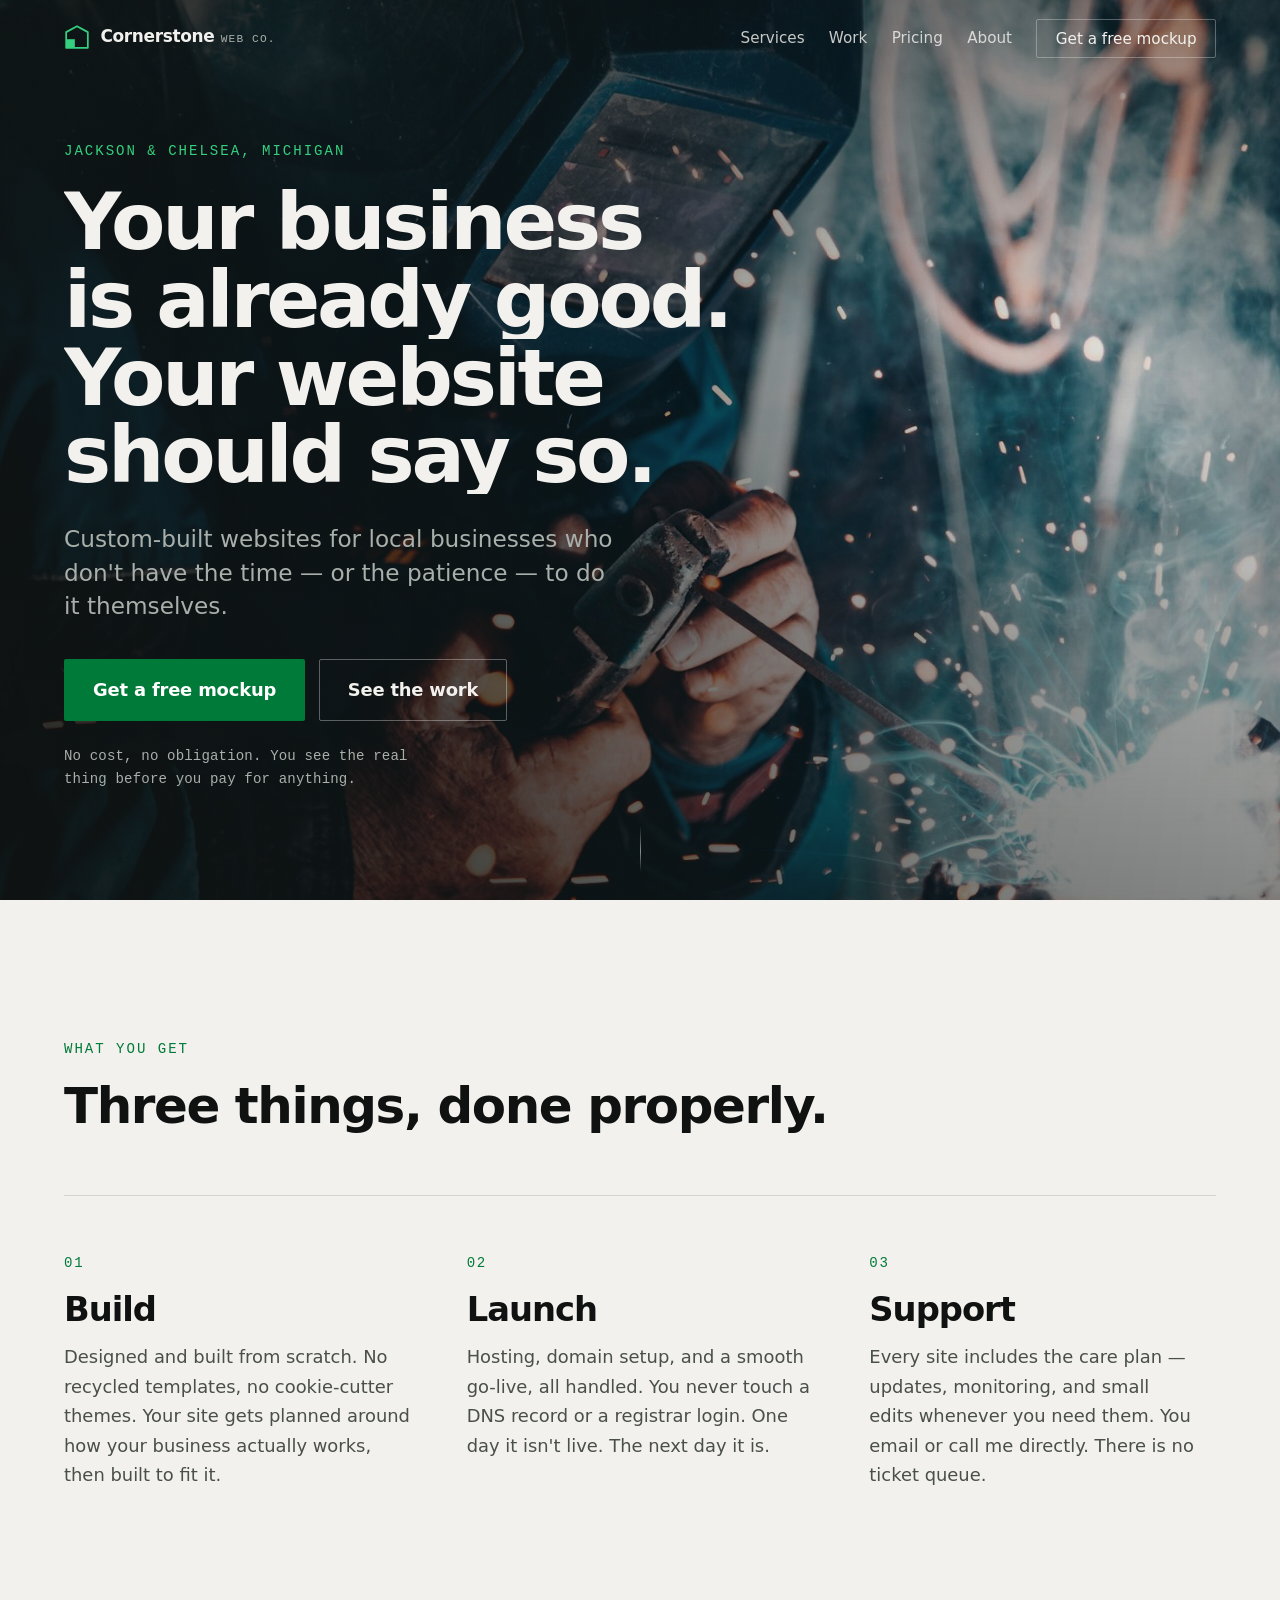
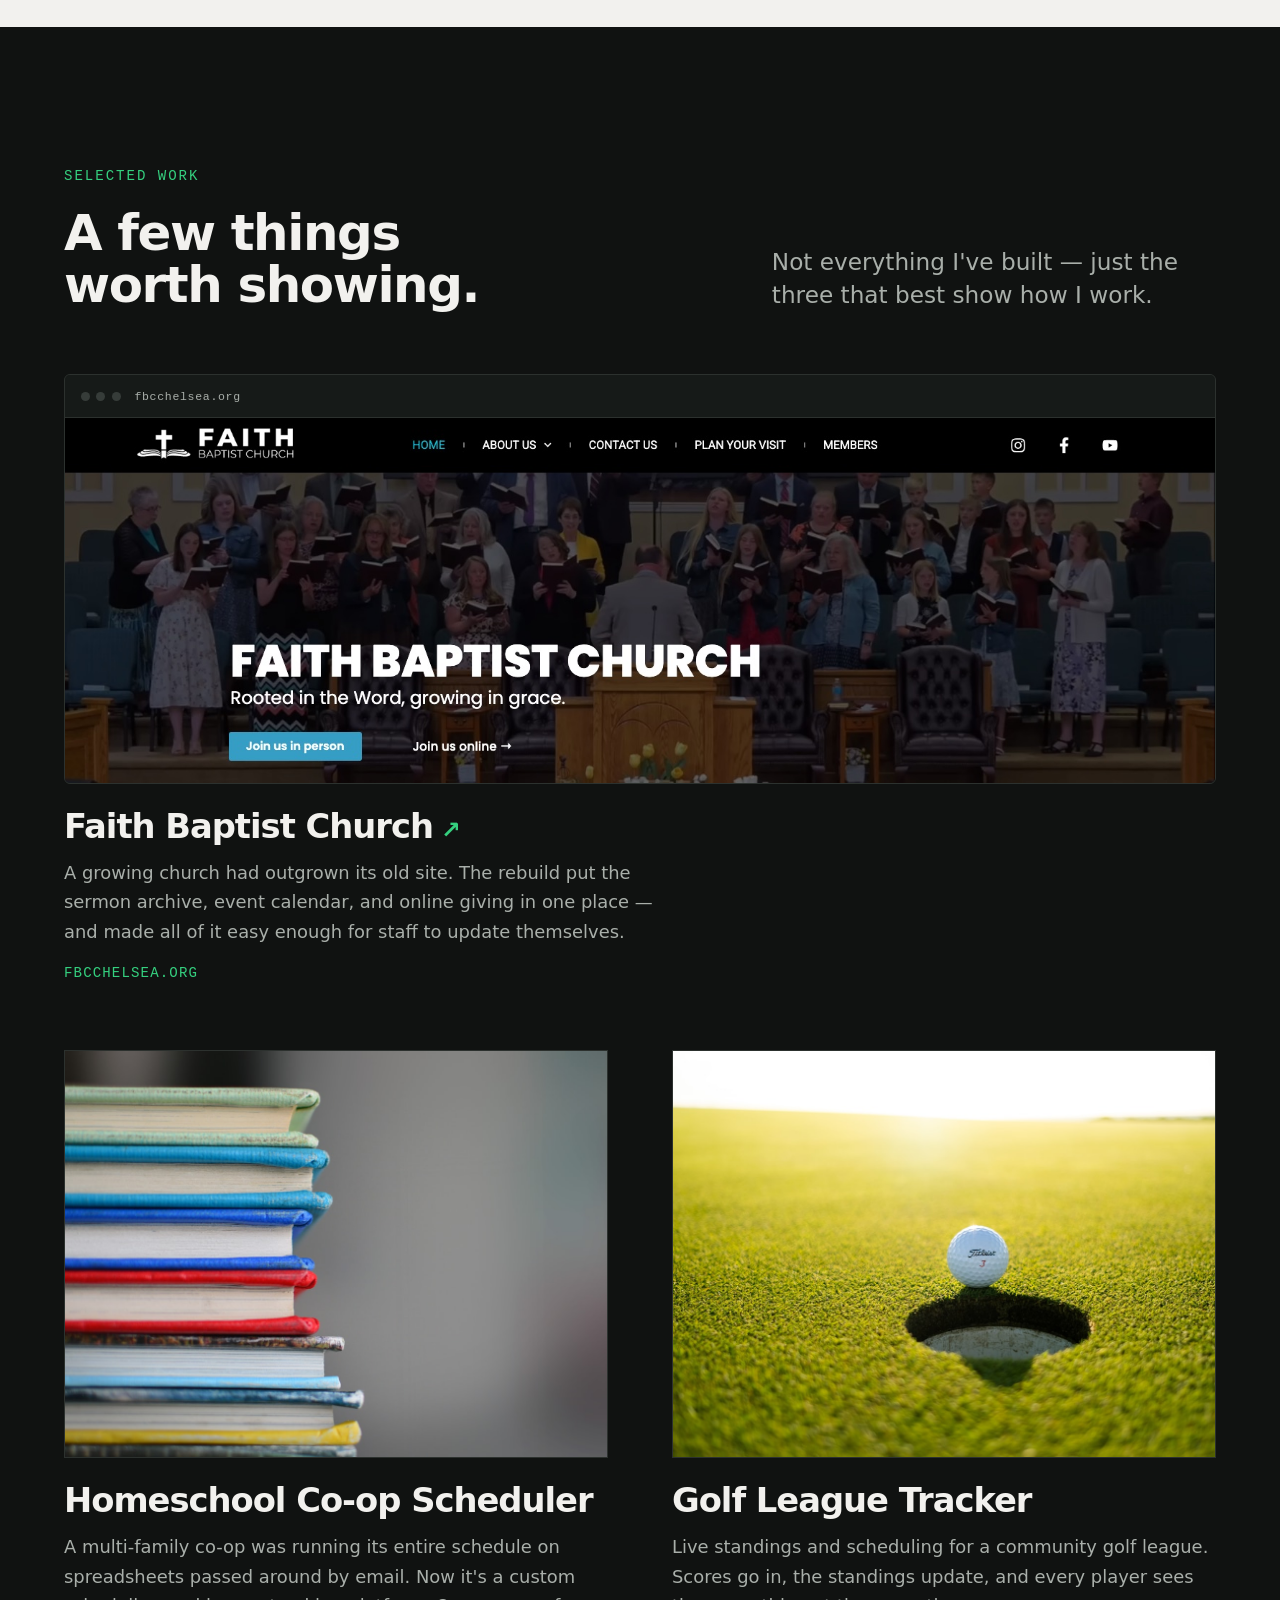
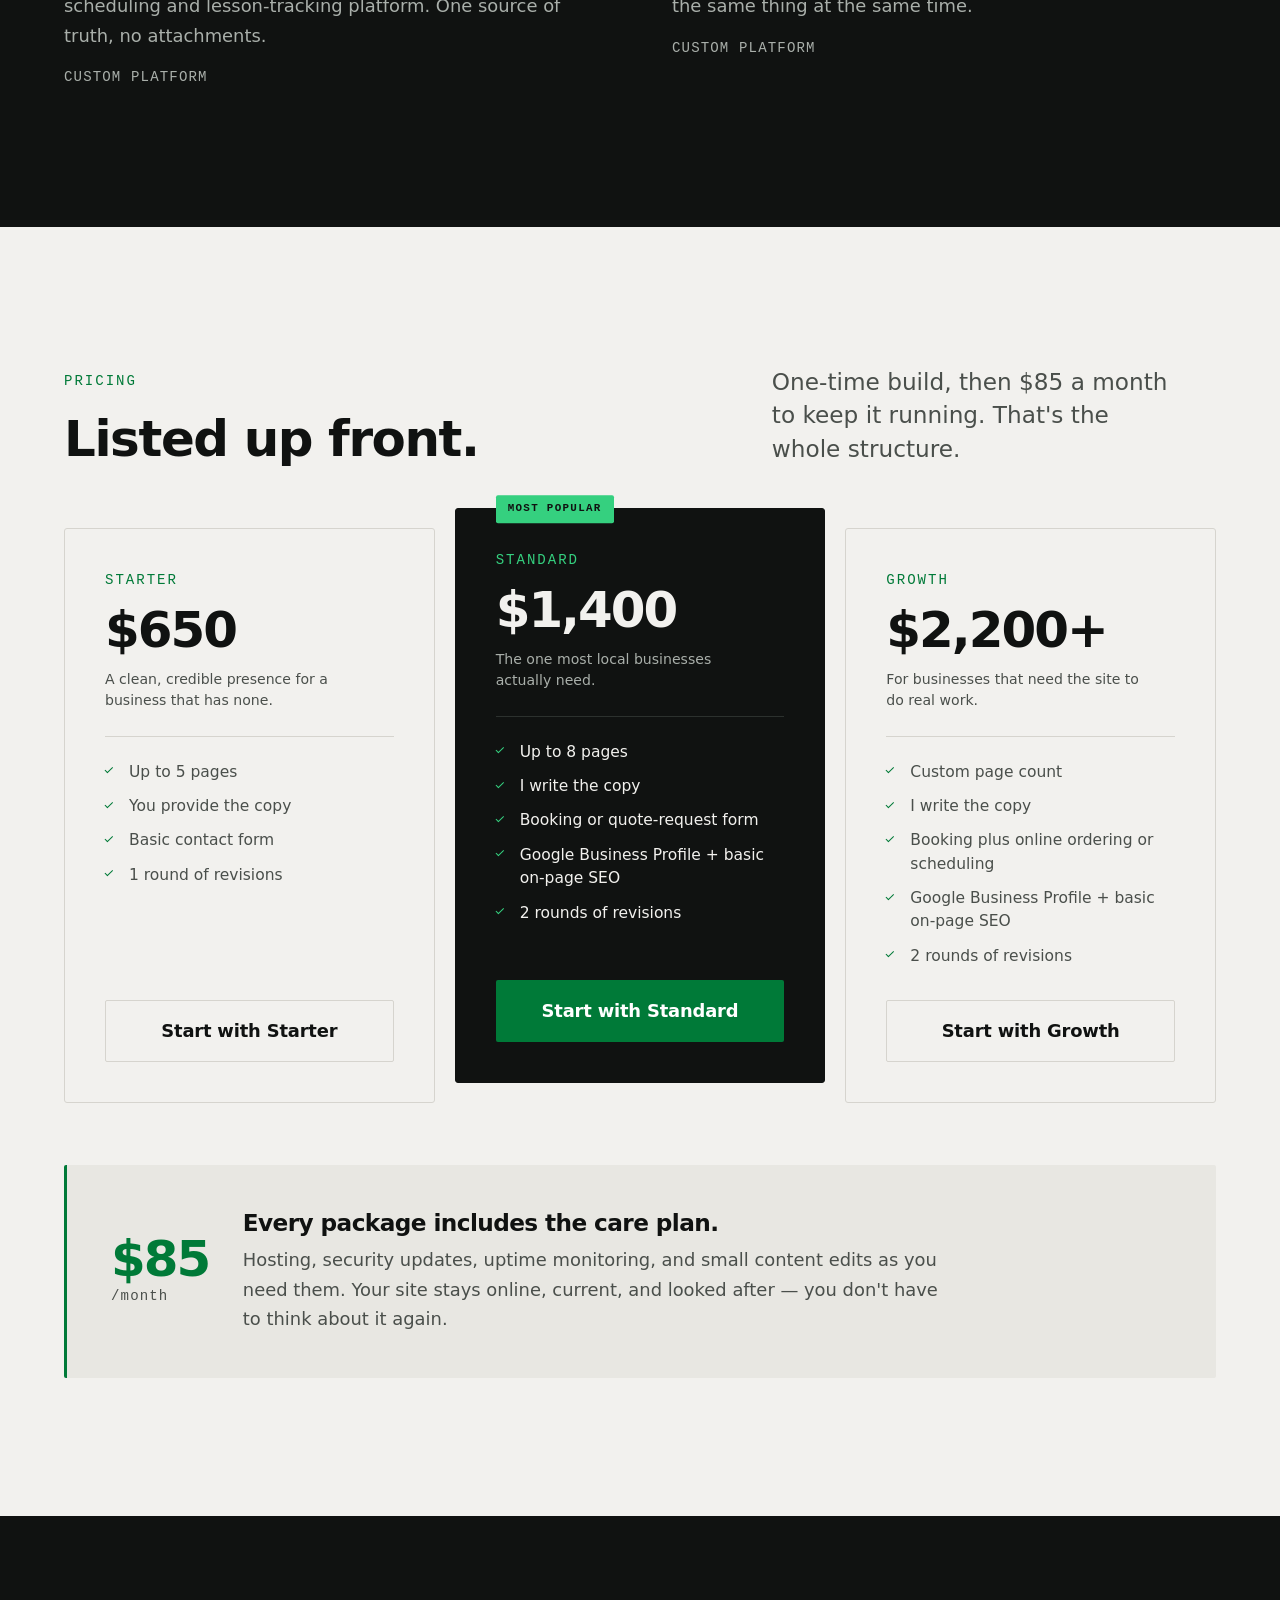
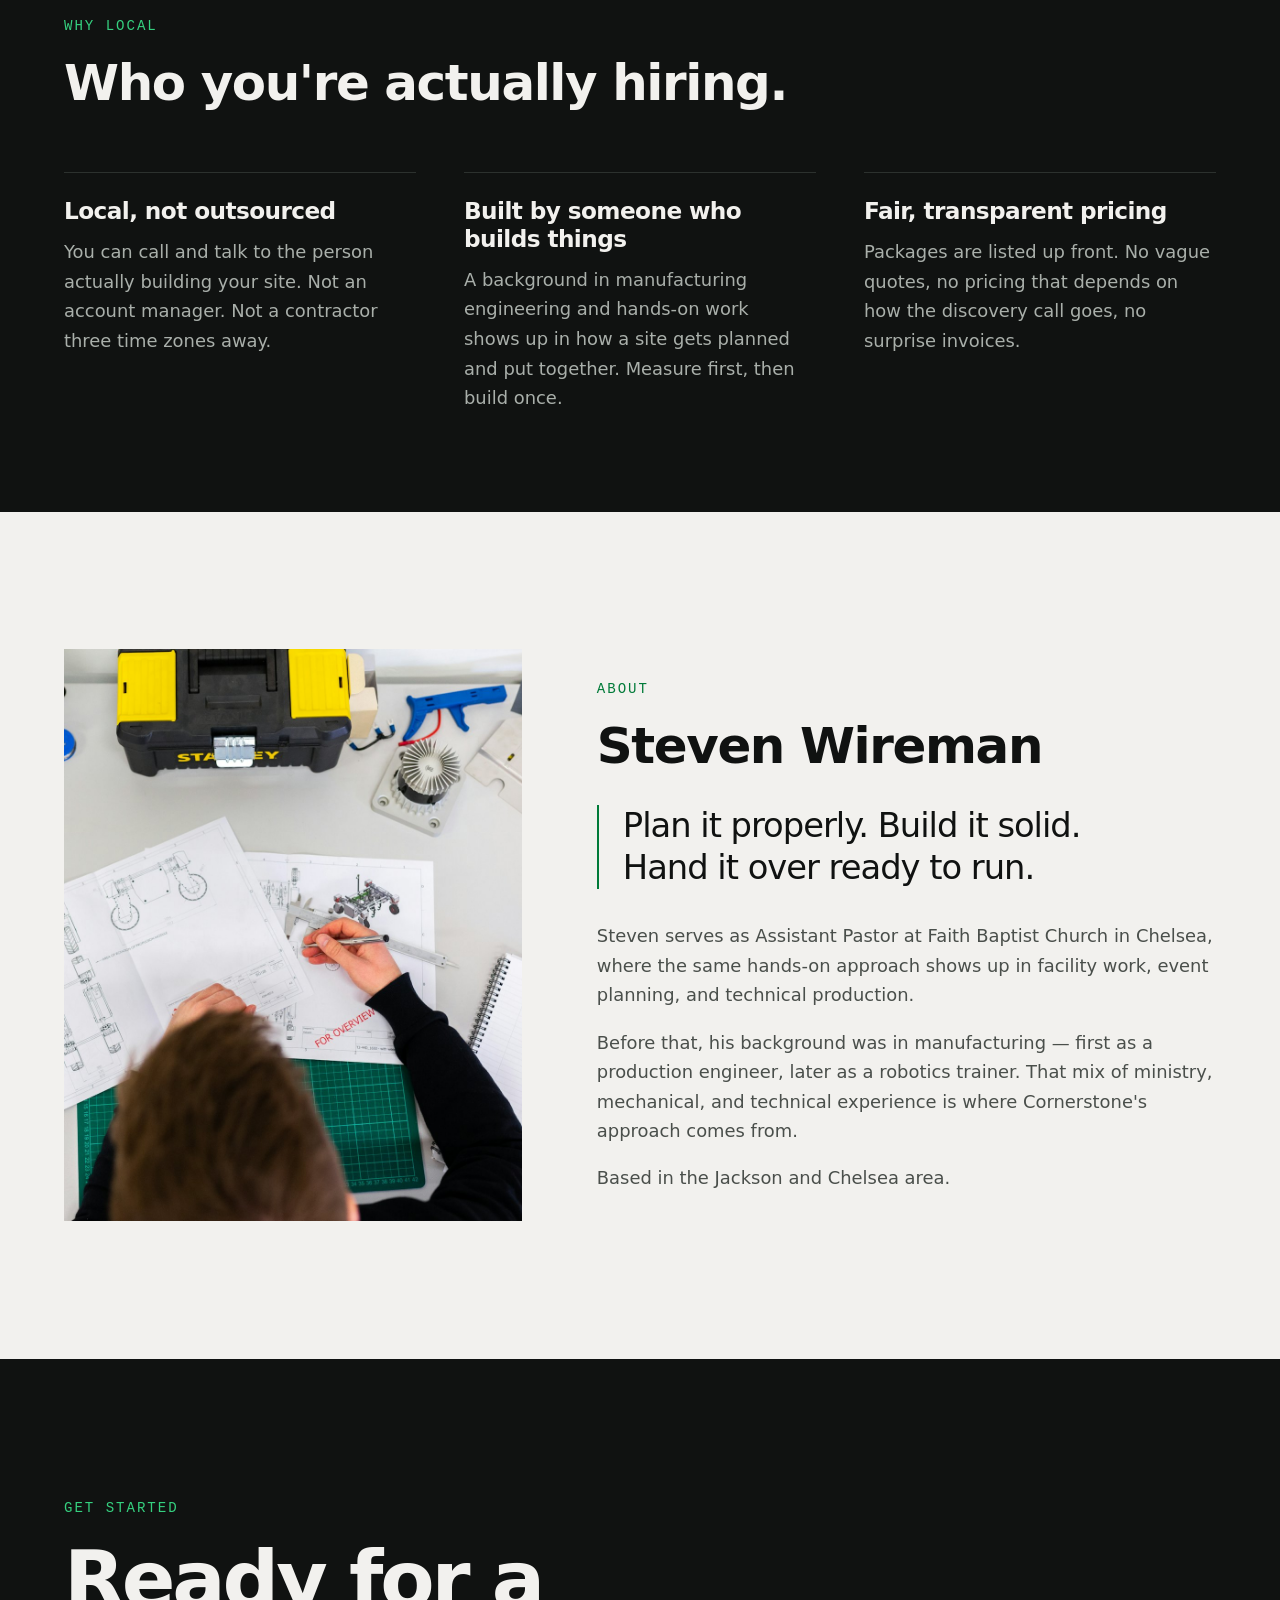
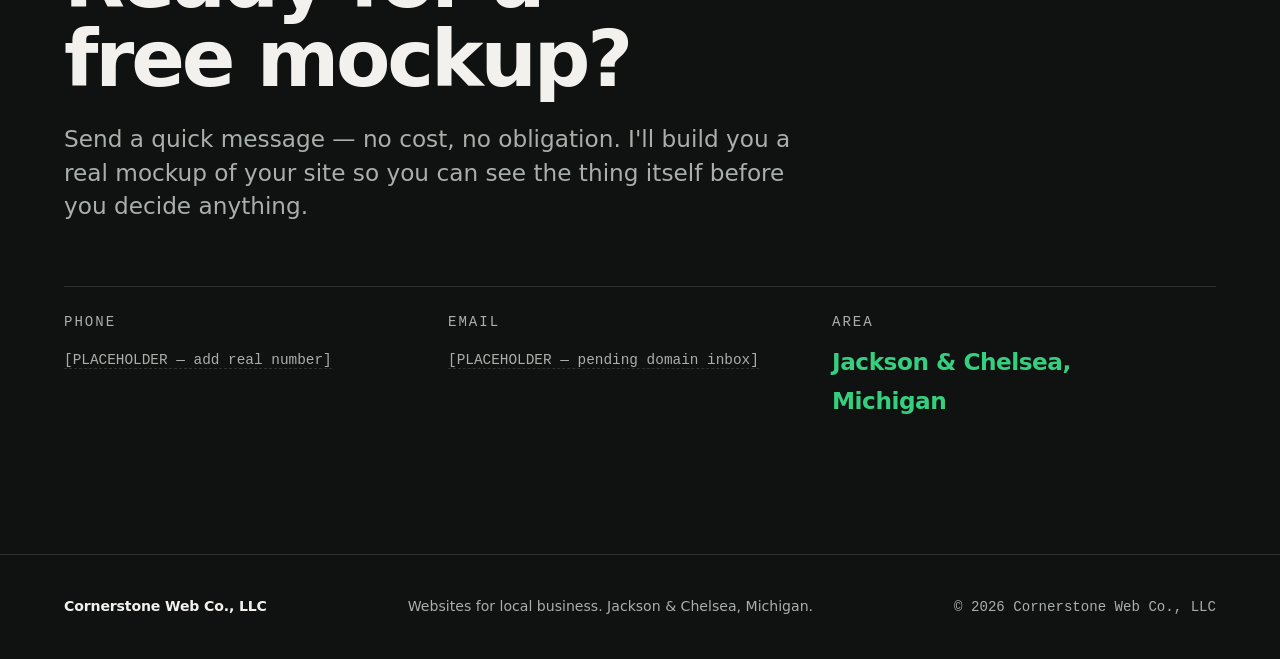
==== index.html @ 45695342 "Cornerstone Web Co. marketing site Static site: HTML, CSS, and ~3KB of vanilla JS. No build step or " ====
<!DOCTYPE html>
<html lang="en">
<head>
<meta charset="utf-8">
<meta name="viewport" content="width=device-width, initial-scale=1">

<title>Cornerstone Web Co. — Custom Websites for Jackson &amp; Chelsea, Michigan</title>
<meta name="description" content="Custom-built websites for local businesses in Jackson and Chelsea, Michigan. Built from scratch, launched for you, and looked after every month. Free mockup before you pay anything.">

<link rel="canonical" href="https://cornerstonewebco.com/">
<meta name="theme-color" content="#101211">

<!-- Open Graph / social. NOTE: og:image must be a raster file (PNG/JPG, 1200x630).
     Export one from the hero photo once real photography is in place, save it to
     assets/img/og-cover.jpg, and this tag is ready to go. -->
<meta property="og:type" content="website">
<meta property="og:title" content="Cornerstone Web Co. — Custom Websites for Jackson &amp; Chelsea, Michigan">
<meta property="og:description" content="Custom-built websites for local businesses who don't have the time to do it themselves. Free mockup, no obligation.">
<meta property="og:url" content="https://cornerstonewebco.com/">
<meta property="og:image" content="https://cornerstonewebco.com/assets/img/og-cover.jpg">
<meta property="og:locale" content="en_US">
<meta name="twitter:card" content="summary_large_image">

<link rel="icon" href="assets/img/favicon.svg" type="image/svg+xml">
<link rel="stylesheet" href="assets/css/style.css">

<!--
  Progressive enhancement: this class is what turns ON the "hidden, then reveal"
  scroll animation in CSS. Without JS the class never lands, elements stay
  visible, and the page reads perfectly as plain HTML. Set inline (not in
  main.js) so it applies before first paint and there is no flash.
-->
<script>document.documentElement.classList.add('js');</script>

<script type="application/ld+json">
{
  "@context": "https://schema.org",
  "@type": "ProfessionalService",
  "name": "Cornerstone Web Co., LLC",
  "description": "Custom website design and development for local small businesses in Jackson and Chelsea, Michigan.",
  "url": "https://cornerstonewebco.com/",
  "founder": { "@type": "Person", "name": "Steven Wireman" },
  "areaServed": [
    { "@type": "City", "name": "Jackson", "addressRegion": "MI" },
    { "@type": "City", "name": "Chelsea", "addressRegion": "MI" }
  ],
  "address": { "@type": "PostalAddress", "addressRegion": "MI", "addressCountry": "US" },
  "priceRange": "$650-$2200+"
}
</script>
</head>

<body>

<a class="skip-link" href="#main">Skip to content</a>

<header class="site-header" id="siteHeader">
  <div class="shell site-header__inner">

    <a class="wordmark" href="#top" aria-label="Cornerstone Web Co., home">
      <svg class="wordmark__mark" viewBox="0 0 24 24" aria-hidden="true" focusable="false">
        <path d="M2 22V7.5L12 2l10 5.5V22H2Z" fill="none" stroke="currentColor" stroke-width="1.6" stroke-linejoin="round"/>
        <path d="M2 22V14h8v8" fill="currentColor" stroke="none"/>
      </svg>
      <span class="wordmark__text">
        <span class="wordmark__name">Cornerstone</span>
        <span class="wordmark__suffix">Web&nbsp;Co.</span>
      </span>
    </a>

    <nav class="nav" id="nav" aria-label="Main">
      <ul class="nav__list">
        <li><a href="#services">Services</a></li>
        <li><a href="#work">Work</a></li>
        <li><a href="#pricing">Pricing</a></li>
        <li><a href="#about">About</a></li>
        <li><a class="nav__cta" href="#contact">Get a free mockup</a></li>
      </ul>
    </nav>

    <button class="nav-toggle" id="navToggle" type="button"
            aria-expanded="false" aria-controls="nav" aria-label="Open menu">
      <span class="nav-toggle__bars" aria-hidden="true"><i></i><i></i></span>
    </button>

  </div>
</header>

<main id="main">

  <!-- ============================================================
       HERO
       ============================================================ -->
  <section class="hero" id="top">

    <div class="hero__media">
      <!--
        Hero photograph. Deliberately a trade at work rather than a laptop on a
        desk — the customer here is the shop, not another agency.
        To swap: keep the 16:10 ratio (1800x1125) and the file name, and the
        layout, parallax, and scrim all continue to work untouched.
      -->
      <img class="hero__img" id="heroImg"
           src="assets/img/hero.jpg"
           alt="A welder in a protective mask joining steel in a fabrication shop, sparks scattering across the frame"
           width="1800" height="1125" fetchpriority="high" decoding="async">
      <div class="hero__scrim" aria-hidden="true"></div>
    </div>

    <div class="shell hero__body">
      <p class="eyebrow eyebrow--light">Jackson &amp; Chelsea, Michigan</p>

      <h1 class="hero__title">
        <span class="reveal-line"><span>Your business is already good.</span></span>
        <span class="reveal-line"><span>Your website should say so.</span></span>
      </h1>

      <p class="hero__sub">
        Custom-built websites for local businesses who don't have the time —
        or the patience — to do it themselves.
      </p>

      <div class="hero__actions">
        <a class="btn btn--accent" href="#contact">Get a free mockup</a>
        <a class="btn btn--ghost" href="#work">See the work</a>
      </div>

      <p class="hero__note">No cost, no obligation. You see the real thing before you pay for anything.</p>
    </div>

    <a class="hero__scroll" href="#services" aria-label="Scroll to services">
      <span aria-hidden="true"></span>
    </a>
  </section>


  <!-- ============================================================
       SERVICES
       ============================================================ -->
  <section class="section section--paper" id="services">
    <div class="shell">

      <header class="section__head reveal">
        <p class="eyebrow">What you get</p>
        <h2 class="section__title">Three things, done properly.</h2>
      </header>

      <ol class="services">

        <li class="service reveal">
          <p class="service__num">01</p>
          <h3 class="service__title">Build</h3>
          <p class="service__copy">
            Designed and built from scratch. No recycled templates, no cookie-cutter
            themes. Your site gets planned around how your business actually works,
            then built to fit it.
          </p>
        </li>

        <li class="service reveal">
          <p class="service__num">02</p>
          <h3 class="service__title">Launch</h3>
          <p class="service__copy">
            Hosting, domain setup, and a smooth go-live, all handled. You never touch
            a DNS record or a registrar login. One day it isn't live. The next day it is.
          </p>
        </li>

        <li class="service reveal">
          <p class="service__num">03</p>
          <h3 class="service__title">Support</h3>
          <p class="service__copy">
            Every site includes the care plan — updates, monitoring, and small edits
            whenever you need them. You email or call me directly. There is no ticket queue.
          </p>
        </li>

      </ol>
    </div>
  </section>


  <!-- ============================================================
       WORK — curated, not exhaustive. Three projects only, on purpose.
       ============================================================ -->
  <section class="section section--ink" id="work">
    <div class="shell">

      <header class="section__head section__head--split reveal">
        <div>
          <p class="eyebrow eyebrow--light">Selected work</p>
          <h2 class="section__title">A few things worth showing.</h2>
        </div>
        <p class="section__lede">
          Not everything I've built — just the three that best show how I work.
        </p>
      </header>

      <div class="work">

        <article class="work__item reveal">
          <a class="work__link" href="https://fbcchelsea.org" target="_blank" rel="noopener noreferrer">
            <figure class="work__figure work__figure--framed">
              <!-- Browser chrome. Decorative framing only — the address is
                   repeated as real text in .work__url below, so nothing here
                   is information a screen reader needs. -->
              <span class="chrome" aria-hidden="true">
                <span class="chrome__dots"><i></i><i></i><i></i></span>
                <span class="chrome__url">fbcchelsea.org</span>
              </span>
              <!-- Real screenshot of the live site, captured at 1600x518 so the
                   frame ends exactly at the bottom of their hero. -->
              <img src="assets/img/work-faith-baptist.jpg"
                   alt="The Faith Baptist Church homepage: the congregation singing behind the headline &quot;Rooted in the Word, growing in grace&quot; with buttons to join in person or online"
                   width="1600" height="508" loading="lazy" decoding="async">
            </figure>
            <div class="work__meta">
              <h3 class="work__title">
                Faith Baptist Church
                <span class="work__ext" aria-hidden="true">↗</span>
              </h3>
              <p class="work__desc">
                A growing church had outgrown its old site. The rebuild put the sermon
                archive, event calendar, and online giving in one place — and made all
                of it easy enough for staff to update themselves.
              </p>
              <p class="work__url">fbcchelsea.org<span class="visually-hidden"> (opens in a new tab)</span></p>
            </div>
          </a>
        </article>

        <article class="work__item reveal">
          <div class="work__link work__link--static">
            <figure class="work__figure">
              <!-- Illustrative image. Replace with a real screenshot of the
                   scheduler once there's a view that isn't family data. 4:3. -->
              <img src="assets/img/work-scheduler.jpg"
                   alt="A stack of school textbooks in assorted colours"
                   width="1100" height="825" loading="lazy" decoding="async">
            </figure>
            <div class="work__meta">
              <h3 class="work__title">Homeschool Co-op Scheduler</h3>
              <p class="work__desc">
                A multi-family co-op was running its entire schedule on spreadsheets
                passed around by email. Now it's a custom scheduling and lesson-tracking
                platform. One source of truth, no attachments.
              </p>
              <p class="work__url">Custom platform</p>
            </div>
          </div>
        </article>

        <article class="work__item reveal">
          <div class="work__link work__link--static">
            <figure class="work__figure">
              <!-- Illustrative image. Replace with a real screenshot of the
                   live standings view once the league is happy to show it. 4:3. -->
              <img src="assets/img/work-golf.jpg"
                   alt="A golf ball resting on the lip of the hole on a sunlit putting green"
                   width="1100" height="825" loading="lazy" decoding="async">
            </figure>
            <div class="work__meta">
              <h3 class="work__title">Golf League Tracker</h3>
              <p class="work__desc">
                Live standings and scheduling for a community golf league. Scores go in,
                the standings update, and every player sees the same thing at the same time.
              </p>
              <p class="work__url">Custom platform</p>
            </div>
          </div>
        </article>

      </div>
    </div>
  </section>


  <!-- ============================================================
       PRICING
       ============================================================ -->
  <section class="section section--paper" id="pricing">
    <div class="shell">

      <header class="section__head section__head--split reveal">
        <div>
          <p class="eyebrow">Pricing</p>
          <h2 class="section__title">Listed up front.</h2>
        </div>
        <p class="section__lede">
          One-time build, then $85 a month to keep it running. That's the whole structure.
        </p>
      </header>

      <div class="tiers">

        <article class="tier reveal">
          <header class="tier__head">
            <h3 class="tier__name">Starter</h3>
            <p class="tier__price"><span class="tier__amount">$650</span></p>
            <p class="tier__for">A clean, credible presence for a business that has none.</p>
          </header>
          <ul class="tier__list">
            <li>Up to 5 pages</li>
            <li>You provide the copy</li>
            <li>Basic contact form</li>
            <li>1 round of revisions</li>
          </ul>
          <a class="btn btn--outline tier__btn" href="#contact">Start with Starter</a>
        </article>

        <article class="tier tier--featured reveal">
          <p class="tier__flag">Most popular</p>
          <header class="tier__head">
            <h3 class="tier__name">Standard</h3>
            <p class="tier__price"><span class="tier__amount">$1,400</span></p>
            <p class="tier__for">The one most local businesses actually need.</p>
          </header>
          <ul class="tier__list">
            <li>Up to 8 pages</li>
            <li>I write the copy</li>
            <li>Booking or quote-request form</li>
            <li>Google Business Profile + basic on-page SEO</li>
            <li>2 rounds of revisions</li>
          </ul>
          <a class="btn btn--accent tier__btn" href="#contact">Start with Standard</a>
        </article>

        <article class="tier reveal">
          <header class="tier__head">
            <h3 class="tier__name">Growth</h3>
            <p class="tier__price"><span class="tier__amount">$2,200+</span></p>
            <p class="tier__for">For businesses that need the site to do real work.</p>
          </header>
          <ul class="tier__list">
            <li>Custom page count</li>
            <li>I write the copy</li>
            <li>Booking plus online ordering or scheduling</li>
            <li>Google Business Profile + basic on-page SEO</li>
            <li>2 rounds of revisions</li>
          </ul>
          <a class="btn btn--outline tier__btn" href="#contact">Start with Growth</a>
        </article>

      </div>

      <aside class="retainer reveal">
        <p class="retainer__price"><span>$85</span>/month</p>
        <div class="retainer__body">
          <h3 class="retainer__title">Every package includes the care plan.</h3>
          <p>
            Hosting, security updates, uptime monitoring, and small content edits as
            you need them. Your site stays online, current, and looked after — you don't
            have to think about it again.
          </p>
        </div>
      </aside>

    </div>
  </section>


  <!-- ============================================================
       WHY LOCAL — trust points. Deliberately no testimonials:
       this business has no clients yet and won't fake any.
       ============================================================ -->
  <section class="section section--ink section--tight" id="why">
    <div class="shell">

      <header class="section__head reveal">
        <p class="eyebrow eyebrow--light">Why local</p>
        <h2 class="section__title">Who you're actually hiring.</h2>
      </header>

      <ul class="trust">
        <li class="trust__item reveal">
          <h3 class="trust__title">Local, not outsourced</h3>
          <p>
            You can call and talk to the person actually building your site. Not an
            account manager. Not a contractor three time zones away.
          </p>
        </li>
        <li class="trust__item reveal">
          <h3 class="trust__title">Built by someone who builds things</h3>
          <p>
            A background in manufacturing engineering and hands-on work shows up in how
            a site gets planned and put together. Measure first, then build once.
          </p>
        </li>
        <li class="trust__item reveal">
          <h3 class="trust__title">Fair, transparent pricing</h3>
          <p>
            Packages are listed up front. No vague quotes, no pricing that depends on
            how the discovery call goes, no surprise invoices.
          </p>
        </li>
      </ul>

    </div>
  </section>


  <!-- ============================================================
       ABOUT
       ============================================================ -->
  <section class="section section--paper" id="about">
    <div class="shell about">

      <figure class="about__media reveal">
        <!--
          Deliberately NOT a stock photo of a person. A stranger's face sitting
          under the heading "Steven Wireman" would be a straightforward lie to
          anyone reading the page, so this shows the work instead of a face.

          Replace with a real photo of Steven when there is one — documentary
          rather than a studio headshot (at the church, on site, in a shop).
          Keep the 4:5 ratio (1000x1250) and nothing else needs to change.
        -->
        <img src="assets/img/about-portrait.jpg"
             alt="Engineering drawings marked up by hand on a workbench, beside calipers, a cutting mat, and a toolbox"
             width="1000" height="1250" loading="lazy" decoding="async">
      </figure>

      <div class="about__body reveal">
        <p class="eyebrow">About</p>
        <h2 class="section__title">Steven Wireman</h2>

        <blockquote class="about__quote">
          <p>Plan it properly. Build it solid. Hand it over ready to run.</p>
        </blockquote>

        <p>
          Steven serves as Assistant Pastor at Faith Baptist Church in Chelsea, where the
          same hands-on approach shows up in facility work, event planning, and technical
          production.
        </p>
        <p>
          Before that, his background was in manufacturing — first as a production engineer,
          later as a robotics trainer. That mix of ministry, mechanical, and technical
          experience is where Cornerstone's approach comes from.
        </p>
        <p>
          Based in the Jackson and Chelsea area.
        </p>
      </div>

    </div>
  </section>


  <!-- ============================================================
       CONTACT
       ============================================================ -->
  <section class="section section--ink section--contact" id="contact">
    <div class="shell contact">

      <div class="contact__head reveal">
        <p class="eyebrow eyebrow--light">Get started</p>
        <h2 class="contact__title">Ready for a free mockup?</h2>
        <p class="contact__lede">
          Send a quick message — no cost, no obligation. I'll build you a real mockup of
          your site so you can see the thing itself before you decide anything.
        </p>
      </div>

      <!--
        ============================================================
        CONTACT DETAILS — EDIT THESE TWO BLOCKS
        ============================================================
        Replace the placeholder text AND the matching href.

          Phone : href="tel:+15175550123"  (E.164, no spaces or dashes)
          Email : href="mailto:steven@cornerstonewebco.com"

        The email is pending a domain-based inbox and is not set up yet.
        ============================================================
      -->
      <dl class="contact__details reveal">

        <div class="contact__row">
          <dt>Phone</dt>
          <dd>
            <!-- EDIT: replace href with tel:+1XXXXXXXXXX and the text with the real number -->
            <a class="contact__value is-placeholder" href="#contact">[PLACEHOLDER — add real number]</a>
          </dd>
        </div>

        <div class="contact__row">
          <dt>Email</dt>
          <dd>
            <!-- EDIT: replace href with mailto:you@yourdomain.com and the text with the real address -->
            <a class="contact__value is-placeholder" href="#contact">[PLACEHOLDER — pending domain inbox]</a>
          </dd>
        </div>

        <div class="contact__row">
          <dt>Area</dt>
          <dd><span class="contact__value">Jackson &amp; Chelsea, Michigan</span></dd>
        </div>

      </dl>

      <!--
        ============================================================
        WIRING IN A REAL FORM LATER
        ============================================================
        This site is static, so a form needs an external endpoint. Two
        low-effort options that need no server of your own:

          1. Formspree / Basin / Netlify Forms — swap this comment for:
             <form action="https://formspree.io/f/XXXX" method="POST"> … </form>
             with name, email, business, and message fields.

          2. A Vercel serverless function at /api/contact that forwards to
             email (Resend, Postmark). Point the form's action at it.

        Whichever you pick: keep the mailto and tel links above as the
        no-JavaScript fallback, label every input, and add a honeypot field
        for spam rather than a CAPTCHA.
        ============================================================
      -->

    </div>
  </section>

</main>


<footer class="site-footer">
  <div class="shell site-footer__inner">
    <p class="site-footer__name">Cornerstone Web Co., LLC</p>
    <p class="site-footer__meta">Websites for local business. Jackson &amp; Chelsea, Michigan.</p>
    <p class="site-footer__copy">&copy; <span id="year">2026</span> Cornerstone Web Co., LLC</p>
  </div>
</footer>

<script src="assets/js/main.js" defer></script>
</body>
</html>
---- assets/css/style.css ----
/* ============================================================================
   Cornerstone Web Co. — stylesheet
   Plain CSS, no build step, no framework. Load order in this file:
   tokens → reset → typography → layout → components → motion → responsive.
   ========================================================================= */


/* ---------------------------------------------------------------------------
   1. TOKENS
   ------------------------------------------------------------------------ */
:root {

  /* -- ACCENT ---------------------------------------------------------------
     #00873E — the green of a "cycle start" button on a production machine.

     Chosen deliberately over the two colors this kind of site usually lands on.
     Terracotta-on-cream is the generic template default and was ruled out.
     Editorial red (Leica, The Economist) is the obvious second choice, which is
     exactly why it isn't distinctive here.

     Green earns its place on two counts. It is literally Steven's background —
     the illuminated green button you press when the machine is set up correctly
     and ready to run — which is the same promise the Launch service makes. And
     against near-black with real photography it reads as a physical signal
     color, not a UI "success" state, so it stays out of SaaS-template territory.

     Two values, because one green cannot carry both backgrounds accessibly.
     Measured ratios (sRGB relative luminance, WCAG 2.1) — all AA or better:
       --accent        #007A38 on --paper #F2F1EE  → 4.84:1  (normal text)
       white           #FFFFFF on --accent         → 5.47:1  (button label)
       --accent-bright #35D07F on --ink   #101211  → 9.39:1  (AAA)
       --ink           #101211 on --accent-bright  → 9.39:1  (tier flag)

     --accent carries the eyebrows, service numbers, and tier names, which are
     all normal-size text, so it must clear 4.5:1 — not the 3:1 large-text
     allowance. A brighter green (#00873E) measures only 4.10:1 here and fails;
     re-measure before nudging any of these values.
     --------------------------------------------------------------------- */
  --accent:        #007A38;
  --accent-bright: #35D07F;
  --accent-deep:   #005C29;

  /* Neutrals. Ink is very slightly green-shifted so the accent sits in the
     same family rather than floating on top of a dead grey. */
  --ink:          #101211;
  --ink-soft:     #1B1F1D;
  --ink-line:     #2C312E;
  --paper:        #F2F1EE;
  --paper-warm:   #E8E7E2;
  --paper-line:   #D6D4CE;

  /* Text */
  --text-on-paper:      #101211;
  --text-on-paper-soft: #4A4F4B;
  --text-on-ink:        #F2F1EE;
  --text-on-ink-soft:   #A9AFAA;

  /* Type stacks. System fonts on purpose: zero network requests, zero layout
     shift, instant first paint. The mono stack is used for eyebrows, indices
     and prices — it gives the engineering/blueprint register that ties back to
     the manufacturing background, and it costs nothing.
     To swap in a self-hosted variable font later, add an @font-face block and
     prepend the family to --font-sans. Nothing else needs to change. */
  --font-sans: system-ui, -apple-system, "Segoe UI Variable Text", "Segoe UI",
               Roboto, "Helvetica Neue", Arial, sans-serif;
  --font-mono: ui-monospace, SFMono-Regular, "SF Mono", Menlo, Consolas,
               "Liberation Mono", monospace;

  /* Fluid type scale — clamp() so there are no breakpoint jumps in headings. */
  --step--1: clamp(0.82rem, 0.79rem + 0.12vw, 0.88rem);
  --step-0:  clamp(1rem, 0.96rem + 0.20vw, 1.125rem);
  --step-1:  clamp(1.20rem, 1.10rem + 0.45vw, 1.45rem);
  --step-2:  clamp(1.55rem, 1.35rem + 0.95vw, 2.15rem);
  --step-3:  clamp(2.00rem, 1.60rem + 1.90vw, 3.20rem);
  --step-4:  clamp(2.60rem, 1.75rem + 4.00vw, 5.60rem);

  /* Spacing */
  --gap:        clamp(1.5rem, 1rem + 2vw, 2.75rem);
  --section-y:  clamp(4.5rem, 3rem + 7vw, 9.5rem);
  --shell:      1240px;
  --shell-pad:  clamp(1.25rem, 0.75rem + 2.5vw, 3rem);

  /* Motion */
  --ease: cubic-bezier(0.22, 0.61, 0.36, 1);
}


/* ---------------------------------------------------------------------------
   2. RESET
   ------------------------------------------------------------------------ */
*, *::before, *::after { box-sizing: border-box; }

html {
  -webkit-text-size-adjust: 100%;
  scroll-behavior: smooth;
}
@media (prefers-reduced-motion: reduce) {
  html { scroll-behavior: auto; }
}

body {
  margin: 0;
  background: var(--paper);
  color: var(--text-on-paper);
  font-family: var(--font-sans);
  font-size: var(--step-0);
  line-height: 1.65;
  -webkit-font-smoothing: antialiased;
  -moz-osx-font-smoothing: grayscale;
  overflow-x: hidden;
}

h1, h2, h3, p, figure, blockquote, dl, dd { margin: 0; }
ul, ol { margin: 0; padding: 0; list-style: none; }

img, svg { display: block; max-width: 100%; }
img { height: auto; }

a { color: inherit; }

button {
  font: inherit;
  color: inherit;
  background: none;
  border: 0;
  cursor: pointer;
}


/* ---------------------------------------------------------------------------
   3. ACCESSIBILITY PRIMITIVES
   ------------------------------------------------------------------------ */

/* A single, always-visible focus treatment. Never removed anywhere in this
   file — keyboard users get the same affordance on every interactive element. */
:where(a, button, [tabindex]):focus-visible {
  outline: 2px solid var(--accent);
  outline-offset: 3px;
  border-radius: 2px;
}
.section--ink :where(a, button):focus-visible,
.hero :where(a, button):focus-visible,
.site-header :where(a, button):focus-visible {
  outline-color: var(--accent-bright);
}

.visually-hidden {
  position: absolute;
  width: 1px; height: 1px;
  padding: 0; margin: -1px;
  overflow: hidden;
  clip-path: inset(50%);
  white-space: nowrap;
}

.skip-link {
  position: absolute;
  top: 0; left: 50%;
  transform: translate(-50%, -110%);
  z-index: 200;
  padding: 0.75rem 1.25rem;
  background: var(--accent);
  color: #fff;
  font-weight: 600;
  text-decoration: none;
  border-radius: 0 0 4px 4px;
}
.skip-link:focus-visible { transform: translate(-50%, 0); }


/* ---------------------------------------------------------------------------
   4. SHARED TYPE + LAYOUT
   ------------------------------------------------------------------------ */
.shell {
  width: 100%;
  max-width: var(--shell);
  margin-inline: auto;
  padding-inline: var(--shell-pad);
}

.section { padding-block: var(--section-y); }
.section--tight { padding-block: calc(var(--section-y) * 0.72); }
.section--paper { background: var(--paper); color: var(--text-on-paper); }
.section--ink   { background: var(--ink);   color: var(--text-on-ink); }

.eyebrow {
  font-family: var(--font-mono);
  font-size: var(--step--1);
  letter-spacing: 0.14em;
  text-transform: uppercase;
  color: var(--accent);
  margin-bottom: 1.25rem;
}
.eyebrow--light { color: var(--accent-bright); }

.section__title {
  font-size: var(--step-3);
  line-height: 1.04;
  letter-spacing: -0.028em;
  font-weight: 640;
  text-wrap: balance;
}

.section__head { margin-bottom: clamp(2.5rem, 1.5rem + 3vw, 4.5rem); }

.section__head--split {
  display: grid;
  gap: var(--gap);
  align-items: end;
}
@media (min-width: 860px) {
  .section__head--split {
    grid-template-columns: 1.2fr 0.8fr;
  }
}

.section__lede {
  font-size: var(--step-1);
  line-height: 1.45;
  color: var(--text-on-paper-soft);
  max-width: 38ch;
  text-wrap: pretty;
}
.section--ink .section__lede { color: var(--text-on-ink-soft); }


/* ---------------------------------------------------------------------------
   5. BUTTONS
   ------------------------------------------------------------------------ */
.btn {
  display: inline-flex;
  align-items: center;
  justify-content: center;
  gap: 0.5rem;
  padding: 0.95rem 1.75rem;
  font-size: var(--step-0);
  font-weight: 600;
  letter-spacing: -0.01em;
  text-decoration: none;
  border: 1px solid transparent;
  border-radius: 2px;
  transition: background-color 0.25s var(--ease),
              color 0.25s var(--ease),
              border-color 0.25s var(--ease),
              transform 0.25s var(--ease);
}
.btn:hover { transform: translateY(-2px); }
.btn:active { transform: translateY(0); }

.btn--accent {
  background: var(--accent);
  color: #fff;
}
.btn--accent:hover { background: var(--accent-deep); }

.btn--ghost {
  border-color: rgba(242, 241, 238, 0.35);
  color: var(--text-on-ink);
}
.btn--ghost:hover {
  border-color: var(--accent-bright);
  color: var(--accent-bright);
}

.btn--outline {
  border-color: var(--paper-line);
  color: var(--text-on-paper);
  background: transparent;
}
.btn--outline:hover {
  border-color: var(--accent);
  color: var(--accent);
}


/* ---------------------------------------------------------------------------
   6. HEADER + NAV
   ------------------------------------------------------------------------ */
.site-header {
  position: fixed;
  inset: 0 0 auto 0;
  z-index: 100;
  transition: background-color 0.35s var(--ease),
              border-color 0.35s var(--ease),
              backdrop-filter 0.35s var(--ease);
  border-bottom: 1px solid transparent;
}

/* Solid state, applied by main.js once the hero is scrolled past. */
.site-header.is-stuck {
  background: rgba(16, 18, 17, 0.88);
  backdrop-filter: blur(12px);
  -webkit-backdrop-filter: blur(12px);
  border-bottom-color: var(--ink-line);
}

.site-header__inner {
  display: flex;
  align-items: center;
  justify-content: space-between;
  gap: 1rem;
  min-height: 74px;
  color: var(--text-on-ink);
}

.wordmark {
  display: inline-flex;
  align-items: center;
  gap: 0.65rem;
  text-decoration: none;
  color: inherit;
}
.wordmark__mark {
  width: 26px; height: 26px;
  color: var(--accent-bright);
  flex: none;
}
.wordmark__text {
  display: flex;
  align-items: baseline;
  gap: 0.4rem;
  line-height: 1;
}
.wordmark__name {
  font-size: 1.06rem;
  font-weight: 660;
  letter-spacing: -0.02em;
}
.wordmark__suffix {
  font-family: var(--font-mono);
  font-size: 0.7rem;
  letter-spacing: 0.1em;
  text-transform: uppercase;
  color: var(--text-on-ink-soft);
}

.nav__list {
  display: flex;
  align-items: center;
  gap: clamp(1rem, 0.4rem + 1.4vw, 2rem);
}
.nav__list a {
  text-decoration: none;
  font-size: 0.95rem;
  font-weight: 500;
  color: var(--text-on-ink);
  opacity: 0.82;
  transition: opacity 0.2s var(--ease), color 0.2s var(--ease);
}
.nav__list a:hover { opacity: 1; color: var(--accent-bright); }

.nav__cta {
  padding: 0.6rem 1.15rem;
  border: 1px solid rgba(242, 241, 238, 0.32);
  border-radius: 2px;
  opacity: 1 !important;
}
.nav__cta:hover { border-color: var(--accent-bright); }

/* Mobile toggle — hidden until the breakpoint at the bottom of this file. */
.nav-toggle {
  display: none;
  width: 44px; height: 44px;
  align-items: center;
  justify-content: center;
  margin-right: -10px;
}
.nav-toggle__bars {
  display: block;
  width: 22px; height: 12px;
  position: relative;
}
.nav-toggle__bars i {
  position: absolute;
  left: 0;
  width: 100%; height: 1.5px;
  background: currentColor;
  transition: transform 0.3s var(--ease), opacity 0.2s var(--ease);
}
.nav-toggle__bars i:nth-child(1) { top: 0; }
.nav-toggle__bars i:nth-child(2) { bottom: 0; }

.nav-toggle[aria-expanded="true"] .nav-toggle__bars i:nth-child(1) {
  transform: translateY(5px) rotate(45deg);
}
.nav-toggle[aria-expanded="true"] .nav-toggle__bars i:nth-child(2) {
  transform: translateY(-5px) rotate(-45deg);
}


/* ---------------------------------------------------------------------------
   7. HERO
   ------------------------------------------------------------------------ */
.hero {
  position: relative;
  isolation: isolate;
  display: flex;
  align-items: flex-end;
  min-height: 100svh;
  padding-block: 8rem clamp(4rem, 2rem + 6vw, 7rem);
  background: var(--ink);
  color: var(--text-on-ink);
  overflow: hidden;
}

.hero__media {
  position: absolute;
  inset: 0;
  z-index: -2;
}
.hero__img {
  width: 100%;
  height: 100%;
  object-fit: cover;
  object-position: center 55%;
  /* Slight overscale gives the parallax translate room to move without
     exposing an edge. See main.js. */
  transform: scale(1.08);
  will-change: transform;
}

/* Scrim. Two layered gradients rather than one, because the hero photograph is
   busy and bright exactly where the copy sits:
     - vertical, weighting the bottom where the headline and buttons are
     - horizontal, anchoring the left column the text is set against
   Measured against the current photo, the lightest pixel behind body copy
   sits at ~4.9:1 and behind the headline at ~11:1. If the photo is ever
   swapped for a lighter one, re-check those two before shipping. */
.hero__scrim {
  position: absolute;
  inset: 0;

  /* Must be POSITIVE, not negative.
     The scrim is a child of .hero__media, and .hero__img carries a transform,
     which makes the image its own stacking context at effective z-index 0.
     A negative z-index here paints the scrim *behind* the photo, so it has no
     effect at all. z-index 1 sits it above the image; .hero__media is itself
     at -2, so the whole group still stays behind the hero copy. */
  z-index: 1;

  background:
    linear-gradient(to right,
      rgba(16, 18, 17, 0.82) 0%,
      rgba(16, 18, 17, 0.58) 35%,
      rgba(16, 18, 17, 0.12) 72%,
      rgba(16, 18, 17, 0.00) 100%),
    linear-gradient(to top,
      rgba(16, 18, 17, 0.50) 0%,
      rgba(16, 18, 17, 0.34) 30%,
      rgba(16, 18, 17, 0.06) 62%,
      rgba(16, 18, 17, 0.46) 100%);
}

.hero__body { position: relative; }

.hero__title {
  font-size: var(--step-4);
  line-height: 0.98;
  letter-spacing: -0.04em;
  font-weight: 660;
  max-width: 16ch;
  margin-bottom: 1.75rem;
  text-wrap: balance;
}

.hero__sub {
  font-size: var(--step-1);
  line-height: 1.45;
  color: var(--text-on-ink-soft);
  /* Kept narrow so the copy stays inside the darker left band of the scrim
     rather than running out over the bright sparks on the right. */
  max-width: 40ch;
  margin-bottom: 2.25rem;
  text-wrap: pretty;
}

.hero__actions {
  display: flex;
  flex-wrap: wrap;
  gap: 0.85rem;
  margin-bottom: 1.5rem;
}

.hero__note {
  font-family: var(--font-mono);
  font-size: var(--step--1);
  letter-spacing: 0.01em;
  color: var(--text-on-ink-soft);
  max-width: 42ch;
}

.hero__scroll {
  position: absolute;
  left: 50%;
  bottom: 1.75rem;
  transform: translateX(-50%);
  width: 30px; height: 46px;
  display: none;
}
.hero__scroll span {
  position: absolute;
  left: 50%; top: 0;
  width: 1px; height: 100%;
  background: linear-gradient(to bottom,
    rgba(242, 241, 238, 0) 0%,
    rgba(242, 241, 238, 0.55) 55%,
    rgba(242, 241, 238, 0) 100%);
}
@media (min-width: 900px) {
  .hero__scroll { display: block; }
}


/* ---------------------------------------------------------------------------
   8. SERVICES
   ------------------------------------------------------------------------ */
.services {
  display: grid;
  gap: clamp(2.5rem, 1rem + 4vw, 3.5rem);
  border-top: 1px solid var(--paper-line);
  padding-top: clamp(2.5rem, 1rem + 4vw, 3.5rem);
}
@media (min-width: 800px) {
  .services { grid-template-columns: repeat(3, 1fr); }
}

.service__num {
  font-family: var(--font-mono);
  font-size: var(--step--1);
  letter-spacing: 0.12em;
  color: var(--accent);
  margin-bottom: 1rem;
}
.service__title {
  font-size: var(--step-2);
  line-height: 1.1;
  letter-spacing: -0.03em;
  font-weight: 640;
  margin-bottom: 0.85rem;
}
.service__copy {
  color: var(--text-on-paper-soft);
  max-width: 40ch;
  text-wrap: pretty;
}


/* ---------------------------------------------------------------------------
   9. WORK
   ------------------------------------------------------------------------ */
.work {
  display: grid;
  gap: clamp(2.5rem, 1rem + 4vw, 4rem);
}
@media (min-width: 760px) {
  .work { grid-template-columns: repeat(2, 1fr); }
  /* First item spans full width — a curated grid with a clear lead item,
     rather than three identical cards in a row. */
  .work__item:first-child { grid-column: 1 / -1; }
}

.work__link {
  display: block;
  text-decoration: none;
  color: inherit;
}

.work__figure {
  position: relative;
  overflow: hidden;
  background: var(--ink-soft);
  border: 1px solid var(--ink-line);
  margin-bottom: 1.5rem;
}
.work__figure img {
  width: 100%;
  aspect-ratio: 4 / 3;
  object-fit: cover;
  transition: transform 0.7s var(--ease), filter 0.5s var(--ease);
}
/* -- Framed screenshot --------------------------------------------------
   The lead card shows a real client site, so it sits in browser chrome: it
   reads as "a website we built" rather than a flat image, and it lets the
   screenshot show at its true proportions instead of being cropped to fit
   a card. Only used where the image genuinely IS a screenshot — the other
   two projects are illustrative photographs and would be misrepresented by
   a browser frame. */
.work__figure--framed {
  background: var(--ink-soft);
  border-radius: 6px;
}
.work__figure--framed img {
  /* Natural aspect: no crop, nothing cut off the sides. */
  aspect-ratio: auto;
  height: auto;
}

.chrome {
  display: flex;
  align-items: center;
  gap: 0.85rem;
  padding: 0.7rem 1rem;
  background: #161A18;
  border-bottom: 1px solid var(--ink-line);
}
.chrome__dots { display: flex; gap: 0.4rem; }
.chrome__dots i {
  width: 9px; height: 9px;
  border-radius: 50%;
  background: #363C39;
}
.chrome__url {
  font-family: var(--font-mono);
  font-size: 0.72rem;
  letter-spacing: 0.06em;
  color: var(--text-on-ink-soft);
}

/* Hover/focus state — the one interaction detail on the work grid. */
.work__link:hover .work__figure img,
.work__link:focus-visible .work__figure img {
  transform: scale(1.035);
}
.work__link:hover .work__title,
.work__link:focus-visible .work__title { color: var(--accent-bright); }

.work__title {
  display: flex;
  align-items: baseline;
  gap: 0.5rem;
  font-size: var(--step-2);
  line-height: 1.12;
  letter-spacing: -0.03em;
  font-weight: 640;
  margin-bottom: 0.75rem;
  transition: color 0.25s var(--ease);
}
.work__ext {
  font-size: 0.7em;
  color: var(--accent-bright);
  transition: transform 0.25s var(--ease);
}
.work__link:hover .work__ext { transform: translate(2px, -2px); }

.work__desc {
  color: var(--text-on-ink-soft);
  max-width: 52ch;
  margin-bottom: 1rem;
  text-wrap: pretty;
}
.work__url {
  font-family: var(--font-mono);
  font-size: var(--step--1);
  letter-spacing: 0.08em;
  text-transform: uppercase;
  color: var(--accent-bright);
}
.work__link--static .work__url { color: var(--text-on-ink-soft); }


/* ---------------------------------------------------------------------------
   10. PRICING
   ------------------------------------------------------------------------ */
.tiers {
  display: grid;
  gap: 1.25rem;
  align-items: start;
}
@media (min-width: 880px) {
  .tiers { grid-template-columns: repeat(3, 1fr); }
}

.tier {
  position: relative;
  display: flex;
  flex-direction: column;
  height: 100%;
  padding: clamp(1.75rem, 1rem + 2vw, 2.5rem);
  background: transparent;
  border: 1px solid var(--paper-line);
  border-radius: 3px;
}

.tier--featured {
  background: var(--ink);
  border-color: var(--ink);
  color: var(--text-on-ink);
}
@media (min-width: 880px) {
  /* The featured tier lifts slightly out of the row — enough to read as
     "this one", not enough to break the grid rhythm. */
  .tier--featured { margin-block: -1.25rem; }
}

.tier__flag {
  position: absolute;
  top: 0; left: clamp(1.75rem, 1rem + 2vw, 2.5rem);
  transform: translateY(-50%);
  padding: 0.3rem 0.75rem;
  background: var(--accent-bright);
  color: var(--ink);
  font-family: var(--font-mono);
  font-size: 0.68rem;
  font-weight: 600;
  letter-spacing: 0.12em;
  text-transform: uppercase;
  border-radius: 2px;
}

.tier__head {
  padding-bottom: 1.5rem;
  border-bottom: 1px solid var(--paper-line);
  margin-bottom: 1.5rem;
}
.tier--featured .tier__head { border-bottom-color: var(--ink-line); }

.tier__name {
  font-family: var(--font-mono);
  font-size: var(--step--1);
  font-weight: 500;
  letter-spacing: 0.14em;
  text-transform: uppercase;
  color: var(--accent);
  margin-bottom: 0.85rem;
}
.tier--featured .tier__name { color: var(--accent-bright); }

.tier__amount {
  font-size: var(--step-3);
  line-height: 1;
  letter-spacing: -0.04em;
  font-weight: 660;
}
.tier__price { margin-bottom: 0.85rem; }

.tier__for {
  font-size: var(--step--1);
  line-height: 1.5;
  color: var(--text-on-paper-soft);
  max-width: 30ch;
}
.tier--featured .tier__for { color: var(--text-on-ink-soft); }

.tier__list {
  display: grid;
  gap: 0.7rem;
  margin-bottom: 2rem;
  /* flex:1 pushes the button to the bottom of every card so the three CTAs
     line up. align-content:start stops the grid rows themselves stretching to
     fill that space — without it, a 4-item list spaces its rows further apart
     than a 5-item one and the cards lose their shared rhythm. */
  flex: 1;
  align-content: start;
}
.tier__list li {
  position: relative;
  padding-left: 1.5rem;
  font-size: 0.97rem;
  line-height: 1.5;
  color: var(--text-on-paper-soft);
}
.tier--featured .tier__list li { color: var(--text-on-ink); }

/* Checkmark drawn in CSS — no icon font, no SVG request. */
.tier__list li::before {
  content: "";
  position: absolute;
  left: 0; top: 0.42em;
  width: 0.5rem; height: 0.28rem;
  border-left: 1.5px solid var(--accent);
  border-bottom: 1.5px solid var(--accent);
  transform: rotate(-45deg);
}
.tier--featured .tier__list li::before {
  border-color: var(--accent-bright);
}

.tier__btn { width: 100%; }

/* -- Retainer band -- */
.retainer {
  display: grid;
  gap: clamp(1.25rem, 0.5rem + 2vw, 2.5rem);
  align-items: center;
  margin-top: clamp(2.5rem, 1.5rem + 3vw, 4rem);
  padding: clamp(1.75rem, 1rem + 2.5vw, 2.75rem);
  background: var(--paper-warm);
  border-left: 3px solid var(--accent);
  border-radius: 2px;
}
@media (min-width: 720px) {
  .retainer { grid-template-columns: auto 1fr; }
}

.retainer__price {
  font-family: var(--font-mono);
  font-size: var(--step--1);
  letter-spacing: 0.08em;
  color: var(--text-on-paper-soft);
  white-space: nowrap;
}
.retainer__price span {
  display: block;
  font-size: var(--step-3);
  line-height: 1;
  letter-spacing: -0.04em;
  font-weight: 660;
  color: var(--accent);
  font-family: var(--font-sans);
}

.retainer__title {
  font-size: var(--step-1);
  line-height: 1.2;
  letter-spacing: -0.025em;
  font-weight: 640;
  margin-bottom: 0.5rem;
}
.retainer__body p {
  color: var(--text-on-paper-soft);
  max-width: 62ch;
  text-wrap: pretty;
}


/* ---------------------------------------------------------------------------
   11. TRUST
   ------------------------------------------------------------------------ */
.trust {
  display: grid;
  gap: clamp(2rem, 1rem + 3vw, 3rem);
}
@media (min-width: 800px) {
  .trust { grid-template-columns: repeat(3, 1fr); }
}

.trust__item {
  padding-top: 1.5rem;
  border-top: 1px solid var(--ink-line);
}
.trust__title {
  font-size: var(--step-1);
  line-height: 1.2;
  letter-spacing: -0.025em;
  font-weight: 640;
  margin-bottom: 0.75rem;
}
.trust__item p {
  color: var(--text-on-ink-soft);
  max-width: 40ch;
  text-wrap: pretty;
}


/* ---------------------------------------------------------------------------
   12. ABOUT
   ------------------------------------------------------------------------ */
.about {
  display: grid;
  gap: clamp(2.5rem, 1.5rem + 4vw, 5rem);
  align-items: center;
}
@media (min-width: 860px) {
  .about { grid-template-columns: 0.85fr 1.15fr; }
}

.about__media img {
  width: 100%;
  aspect-ratio: 4 / 5;
  object-fit: cover;
  background: var(--ink-soft);
}

.about__body .section__title { margin-bottom: 2rem; }

.about__quote {
  margin-bottom: 2rem;
  padding-left: 1.5rem;
  border-left: 2px solid var(--accent);
}
.about__quote p {
  font-size: var(--step-2);
  line-height: 1.25;
  letter-spacing: -0.03em;
  font-weight: 500;
  text-wrap: balance;
}

.about__body > p:not(.eyebrow) {
  color: var(--text-on-paper-soft);
  max-width: 56ch;
  text-wrap: pretty;
}
.about__body > p + p { margin-top: 1.1rem; }


/* ---------------------------------------------------------------------------
   13. CONTACT
   ------------------------------------------------------------------------ */
.section--contact { padding-bottom: calc(var(--section-y) * 0.8); }

.contact__head { margin-bottom: clamp(2.5rem, 1.5rem + 3vw, 4rem); }

.contact__title {
  font-size: var(--step-4);
  line-height: 1.0;
  letter-spacing: -0.04em;
  font-weight: 660;
  max-width: 14ch;
  margin-bottom: 1.5rem;
  text-wrap: balance;
}
.contact__lede {
  font-size: var(--step-1);
  line-height: 1.45;
  color: var(--text-on-ink-soft);
  max-width: 52ch;
  text-wrap: pretty;
}

.contact__details {
  display: grid;
  gap: 0;
  border-top: 1px solid var(--ink-line);
}
@media (min-width: 760px) {
  .contact__details { grid-template-columns: repeat(3, 1fr); }
}

.contact__row {
  padding: 1.5rem 0;
  border-bottom: 1px solid var(--ink-line);
}
@media (min-width: 760px) {
  .contact__row {
    border-bottom: 0;
    padding-right: 1.5rem;
  }
}

.contact__row dt {
  font-family: var(--font-mono);
  font-size: var(--step--1);
  letter-spacing: 0.14em;
  text-transform: uppercase;
  color: var(--text-on-ink-soft);
  margin-bottom: 0.6rem;
}

.contact__value {
  font-size: var(--step-1);
  font-weight: 560;
  letter-spacing: -0.02em;
  text-decoration: none;
  color: var(--accent-bright);
  transition: color 0.2s var(--ease);
}
a.contact__value:hover { color: #fff; }

/* Placeholder styling — deliberately reads as "not filled in yet" so it can
   never be mistaken for a real, working contact detail. Remove this class
   from the markup once the real phone number and inbox exist. */
.contact__value.is-placeholder {
  font-family: var(--font-mono);
  font-size: 0.9rem;
  font-weight: 400;
  letter-spacing: 0;
  color: var(--text-on-ink-soft);
  border-bottom: 1px dashed var(--ink-line);
  cursor: not-allowed;
}


/* ---------------------------------------------------------------------------
   14. FOOTER
   ------------------------------------------------------------------------ */
.site-footer {
  background: var(--ink);
  color: var(--text-on-ink-soft);
  border-top: 1px solid var(--ink-line);
  padding-block: 2.5rem;
}
.site-footer__inner {
  display: flex;
  flex-wrap: wrap;
  gap: 0.5rem 2rem;
  align-items: baseline;
  justify-content: space-between;
  font-size: var(--step--1);
}
.site-footer__name {
  color: var(--text-on-ink);
  font-weight: 600;
  letter-spacing: -0.01em;
}
.site-footer__copy { font-family: var(--font-mono); }


/* ---------------------------------------------------------------------------
   15. MOTION
   The single deliberate motion moment: the hero headline wipes up on load,
   and content settles in as it enters the viewport. Everything here is
   opt-in via .js and fully removed under prefers-reduced-motion.
   ------------------------------------------------------------------------ */

/* -- Hero headline mask reveal -- */
.reveal-line {
  display: block;
  overflow: hidden;
}
.reveal-line > span { display: block; }

.js .reveal-line > span {
  transform: translateY(105%);
  transition: transform 1.05s var(--ease);
}
.js .reveal-line:nth-child(2) > span { transition-delay: 0.11s; }

.js .hero.is-ready .reveal-line > span { transform: translateY(0); }

/* Hero supporting content fades up just behind the headline. */
.js .hero__sub,
.js .hero__actions,
.js .hero__note,
.js .hero .eyebrow {
  opacity: 0;
  transform: translateY(14px);
  transition: opacity 0.8s var(--ease), transform 0.8s var(--ease);
}
.js .hero .eyebrow    { transition-delay: 0.05s; }
.js .hero__sub        { transition-delay: 0.30s; }
.js .hero__actions    { transition-delay: 0.40s; }
.js .hero__note       { transition-delay: 0.48s; }

.js .hero.is-ready :is(.hero__sub, .hero__actions, .hero__note, .eyebrow) {
  opacity: 1;
  transform: none;
}

/* -- Scroll reveal -- */
.js .reveal {
  opacity: 0;
  transform: translateY(22px);
  transition: opacity 0.75s var(--ease), transform 0.75s var(--ease);
}
.js .reveal.is-in {
  opacity: 1;
  transform: none;
}

/* Stagger within a group so items in the same row arrive in sequence. */
.js .reveal[data-delay="1"] { transition-delay: 0.09s; }
.js .reveal[data-delay="2"] { transition-delay: 0.18s; }
.js .reveal[data-delay="3"] { transition-delay: 0.27s; }


/* ---------------------------------------------------------------------------
   16. REDUCED MOTION
   Everything above is neutralised: no transforms, no transitions, no parallax
   (main.js checks the same query). Content is shown in its final state.
   ------------------------------------------------------------------------ */
@media (prefers-reduced-motion: reduce) {
  *, *::before, *::after {
    animation-duration: 0.01ms !important;
    animation-iteration-count: 1 !important;
    transition-duration: 0.01ms !important;
    transition-delay: 0ms !important;
    scroll-behavior: auto !important;
  }
  .js .reveal,
  .js .reveal-line > span,
  .js .hero__sub,
  .js .hero__actions,
  .js .hero__note,
  .js .hero .eyebrow {
    opacity: 1 !important;
    transform: none !important;
  }
  .hero__img { transform: scale(1.02); }
  .btn:hover { transform: none; }
}


/* ---------------------------------------------------------------------------
   17. MOBILE NAV — last, so it overrides the desktop nav rules above.
   ------------------------------------------------------------------------ */
@media (max-width: 800px) {

  .nav-toggle { display: inline-flex; }

  .nav {
    position: fixed;
    inset: 0;
    z-index: -1;
    display: flex;
    align-items: center;
    justify-content: center;
    background: var(--ink);
    opacity: 0;
    visibility: hidden;
    transition: opacity 0.3s var(--ease), visibility 0.3s var(--ease);
  }
  .nav.is-open {
    opacity: 1;
    visibility: visible;
  }

  .nav__list {
    flex-direction: column;
    gap: 1.75rem;
    text-align: center;
  }
  .nav__list a { font-size: var(--step-2); font-weight: 600; opacity: 1; }
  .nav__cta {
    display: inline-block;
    margin-top: 0.5rem;
    padding: 0.85rem 1.75rem;
    border-color: var(--accent-bright);
    color: var(--accent-bright);
  }

  /* The header sits above the open panel so the close button stays reachable. */
  .site-header { z-index: 100; }
  body.nav-open { overflow: hidden; }
  body.nav-open .site-header { background: transparent; border-bottom-color: transparent; }
}

/* Hero image parallax is desktop + fine-pointer only (see main.js). Mobile
   keeps a static image: cheaper, and avoids jank against address-bar resize. */
@media (max-width: 800px) {
  .hero__img { transform: scale(1.04); }

  /* The two-axis scrim is calibrated for a wide screen, where the copy sits in
     a narrow left column. On a phone the text runs the full width, so the
     horizontal band no longer covers it — drop to a single, stronger vertical
     gradient instead. */
  .hero__scrim {
    background:
      linear-gradient(to top,
        rgba(16, 18, 17, 0.93) 0%,
        rgba(16, 18, 17, 0.84) 38%,
        rgba(16, 18, 17, 0.58) 72%,
        rgba(16, 18, 17, 0.66) 100%);
  }
}
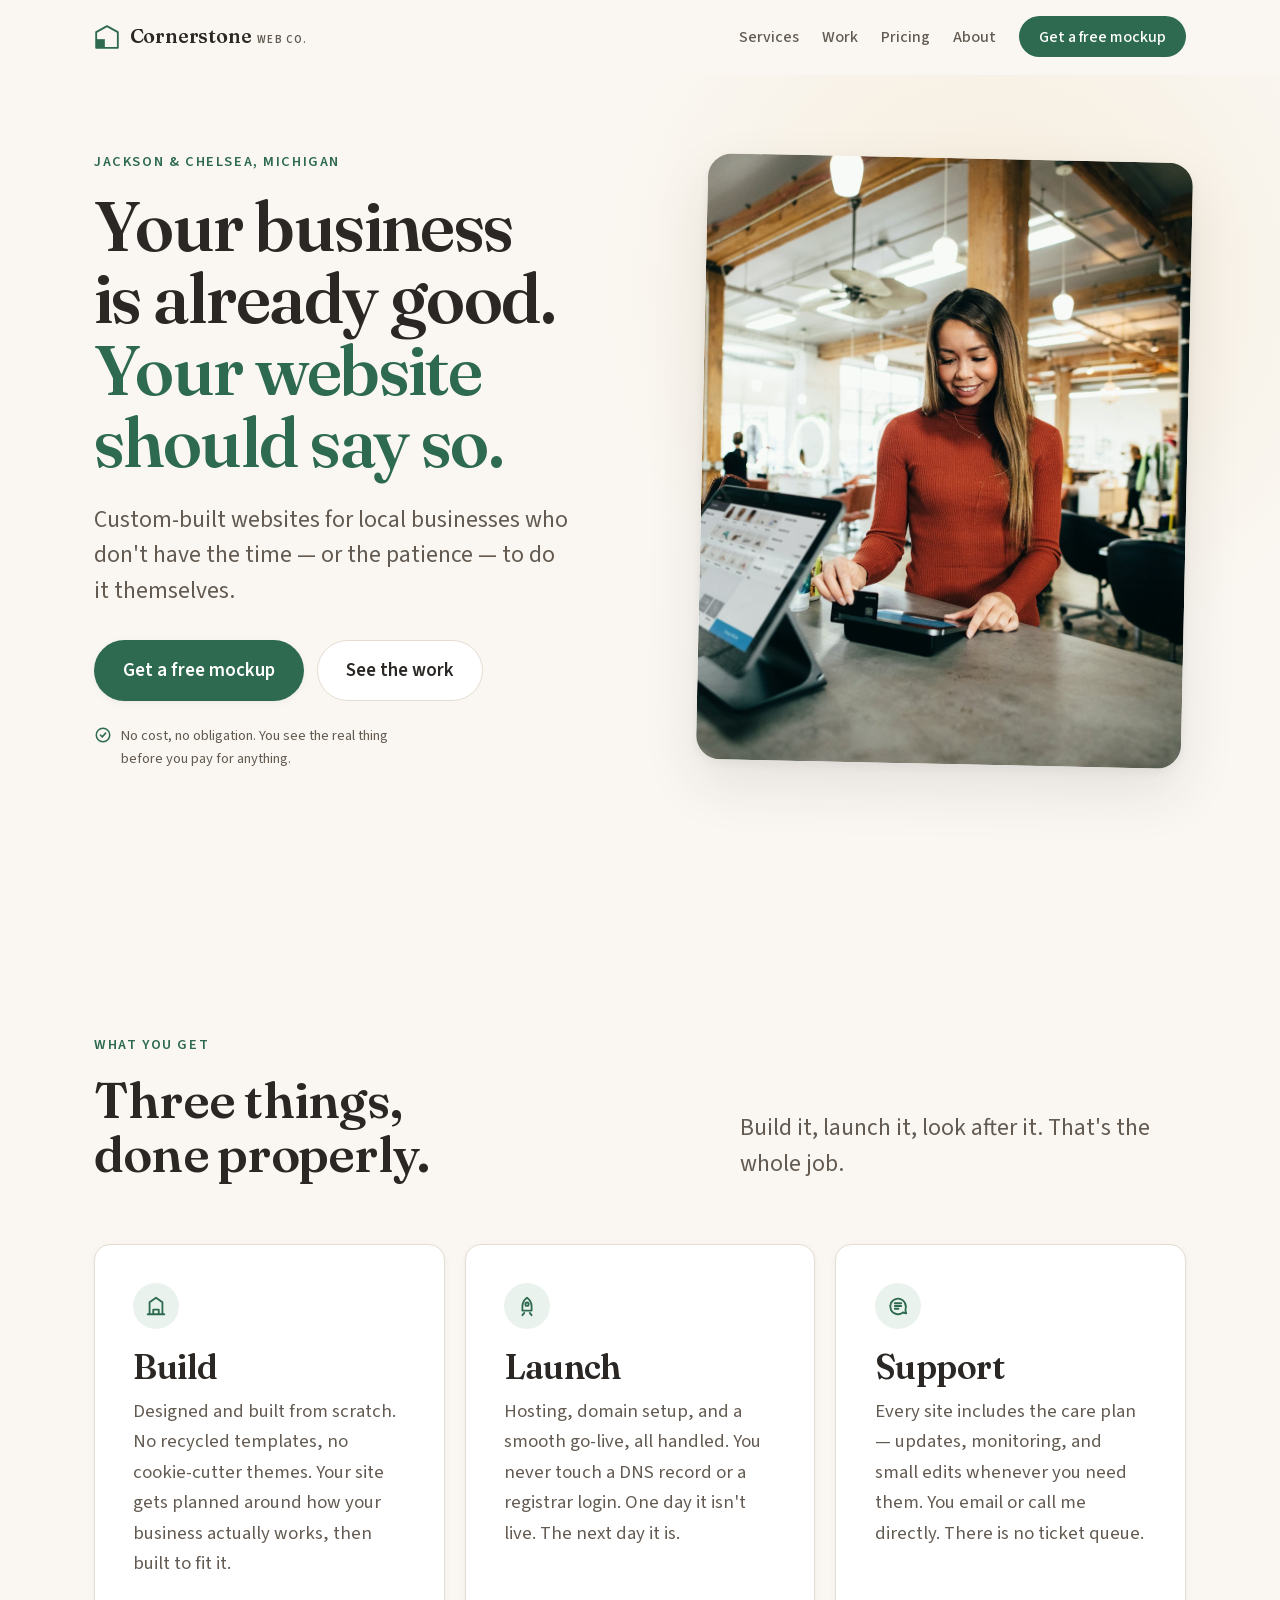
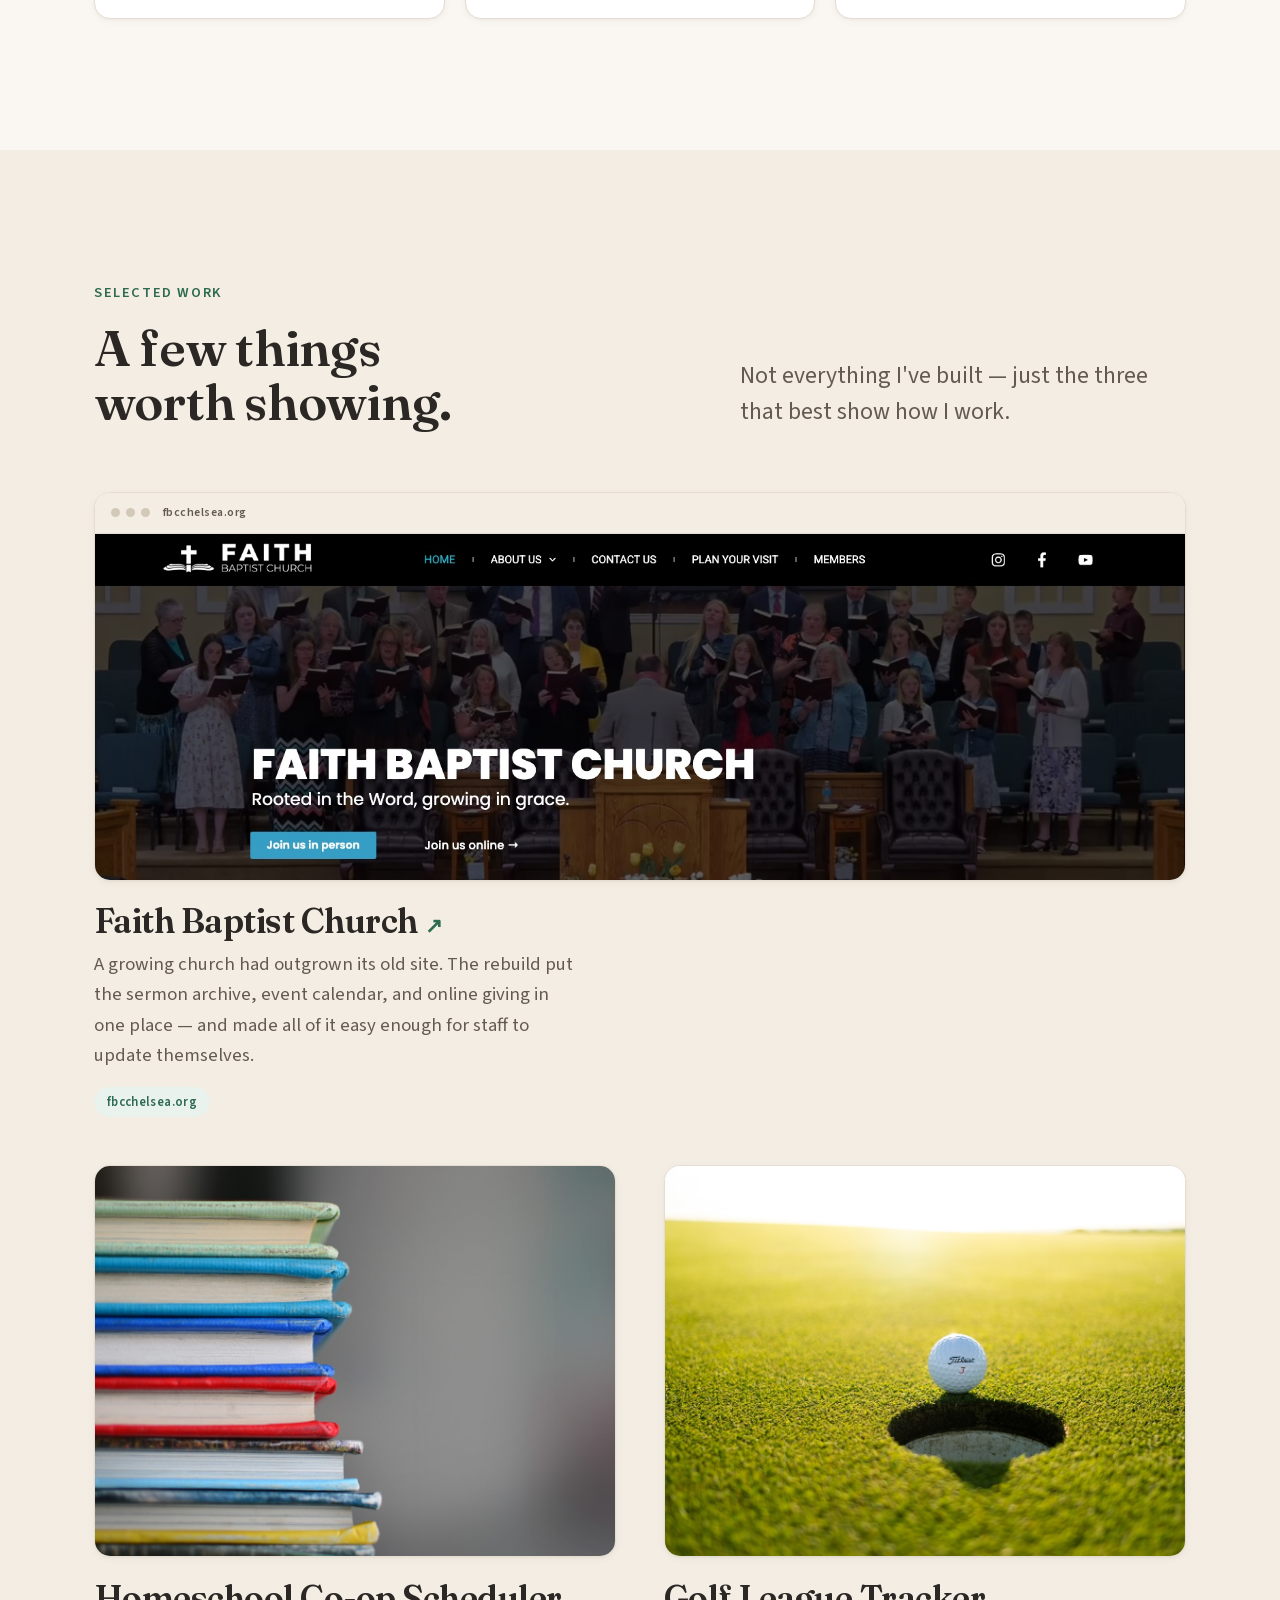
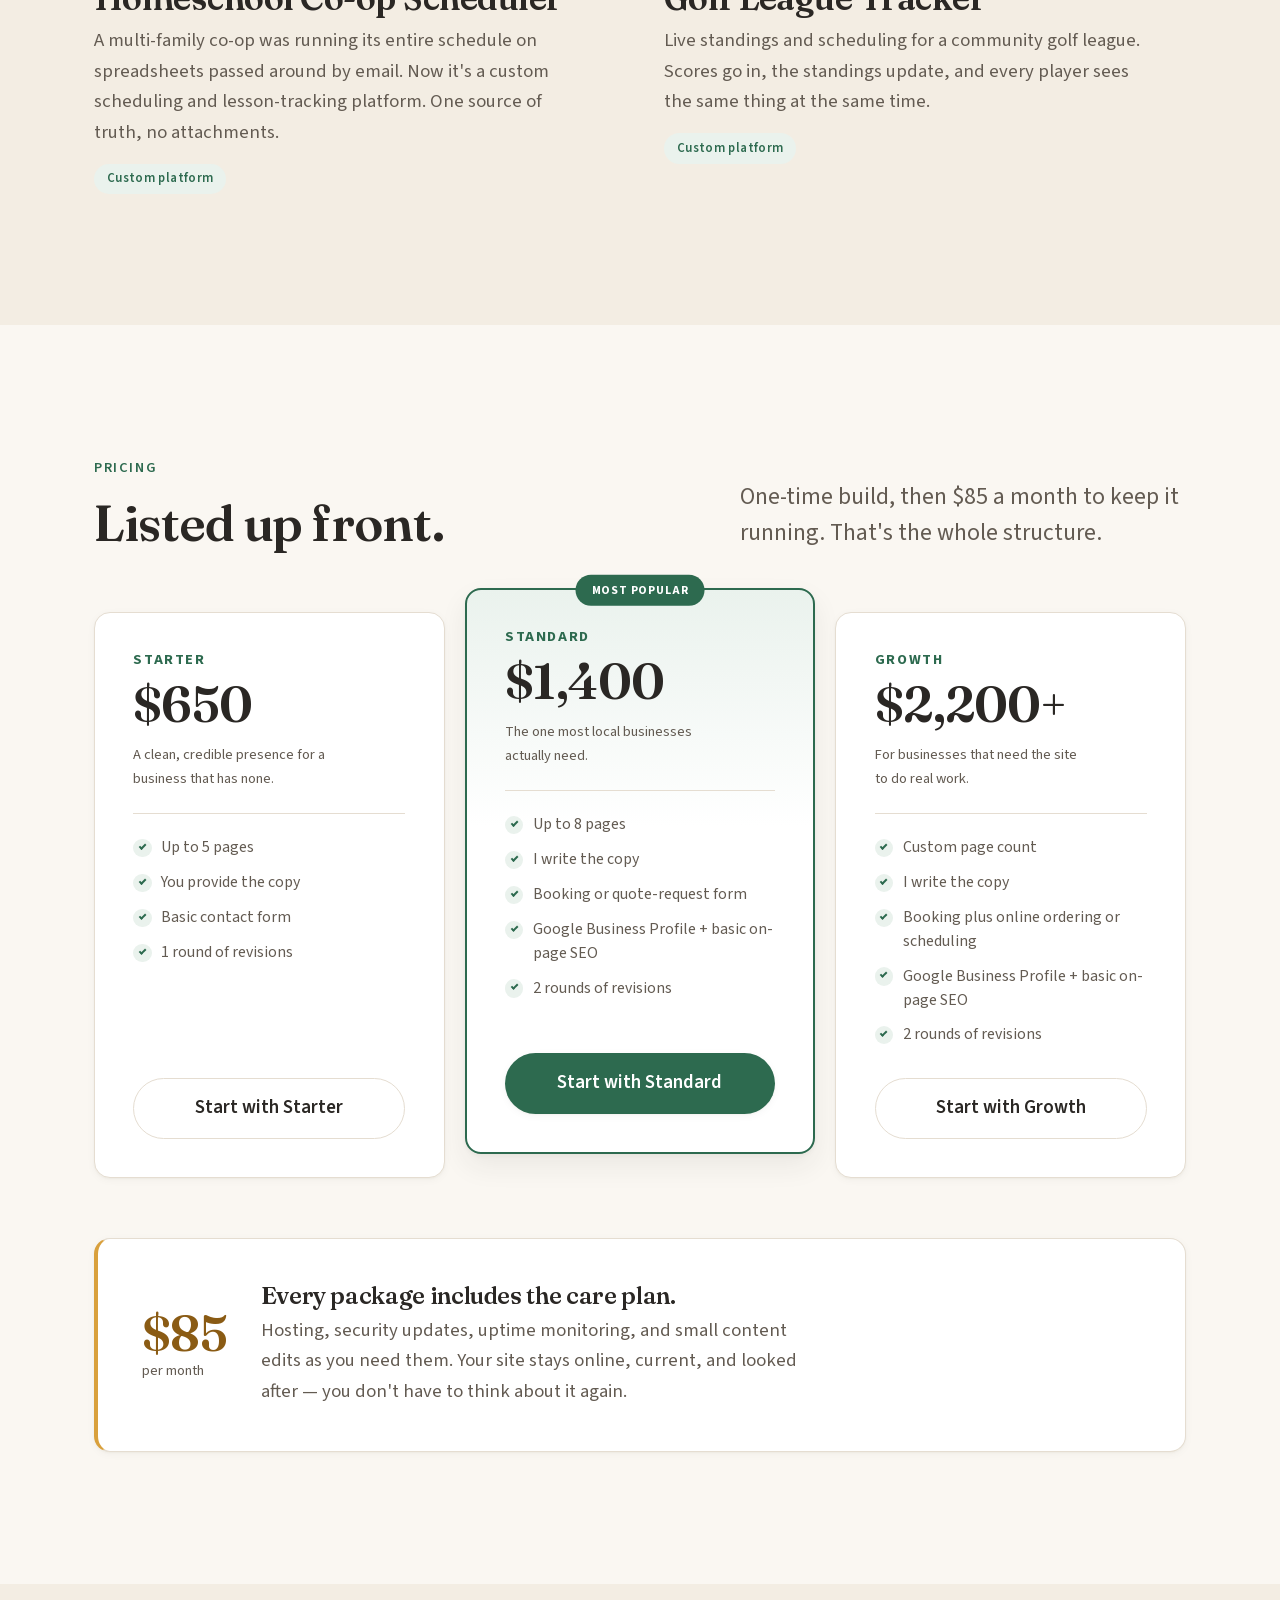
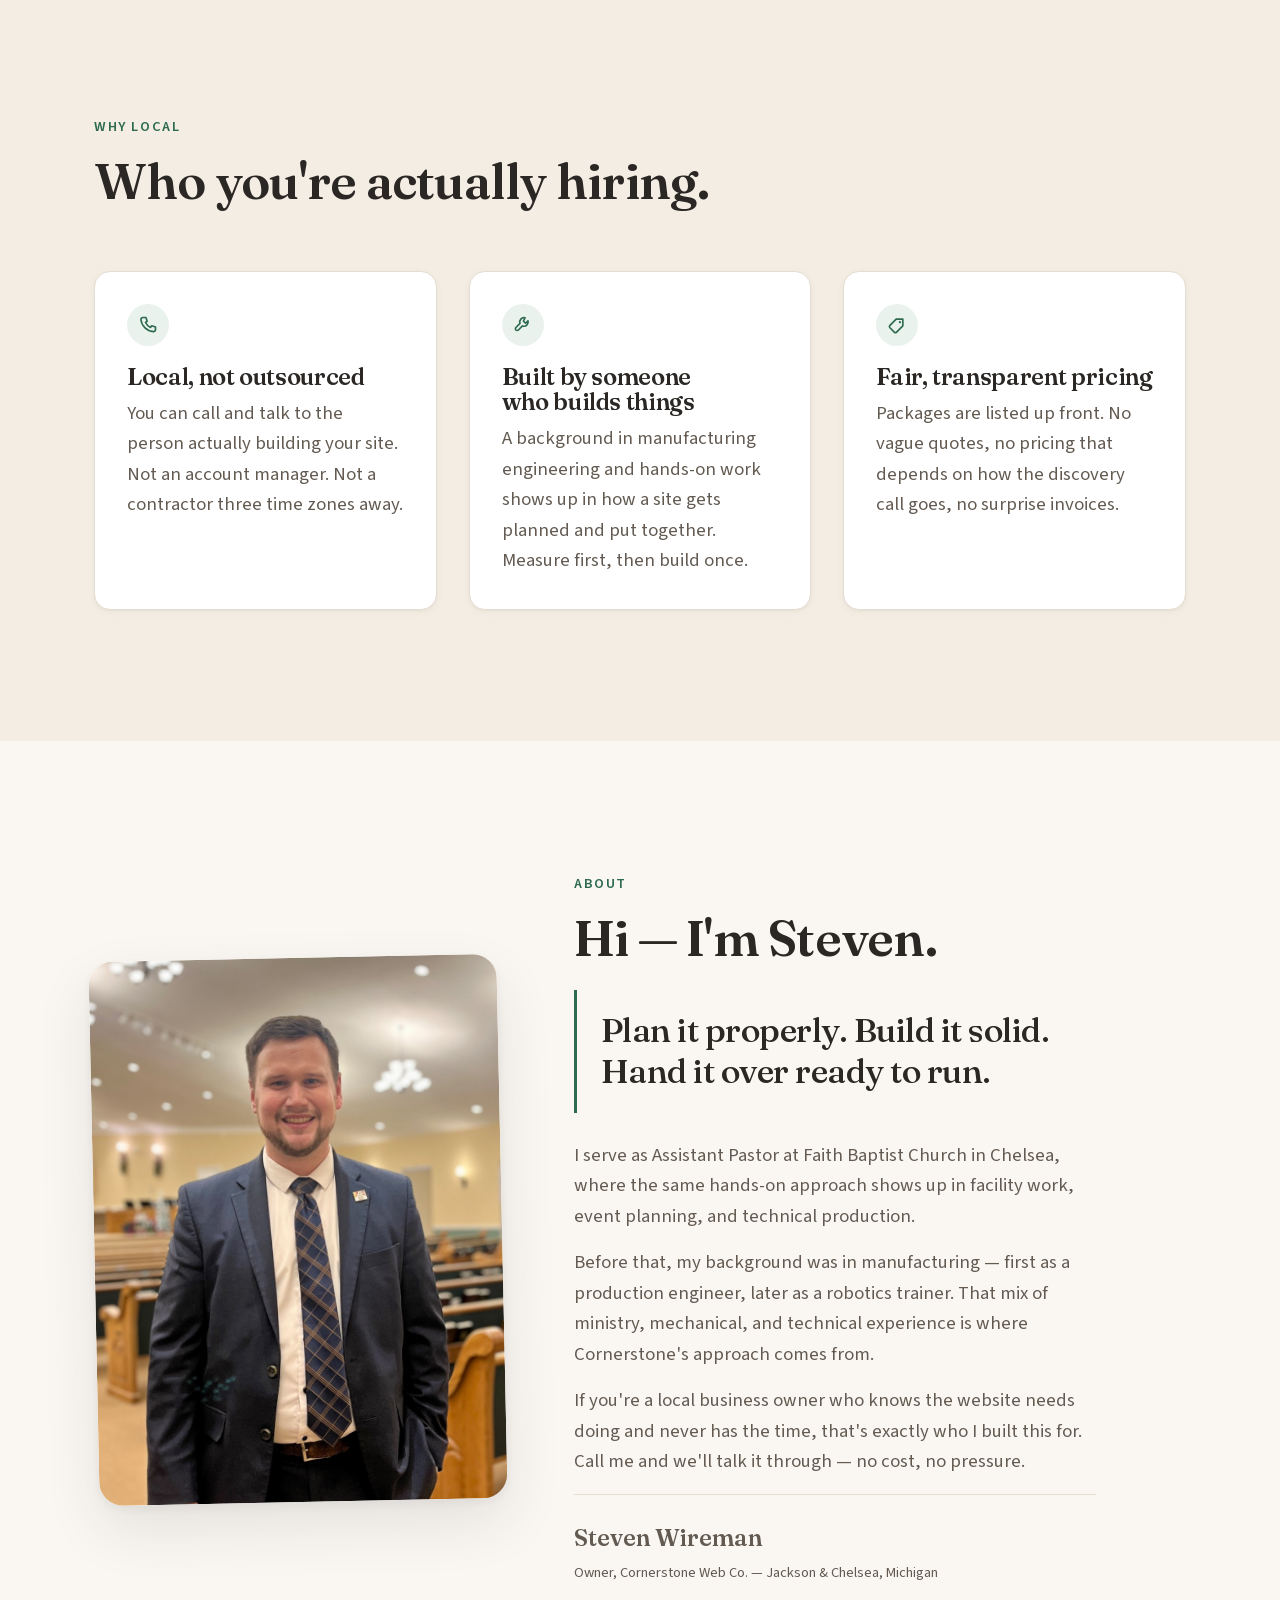
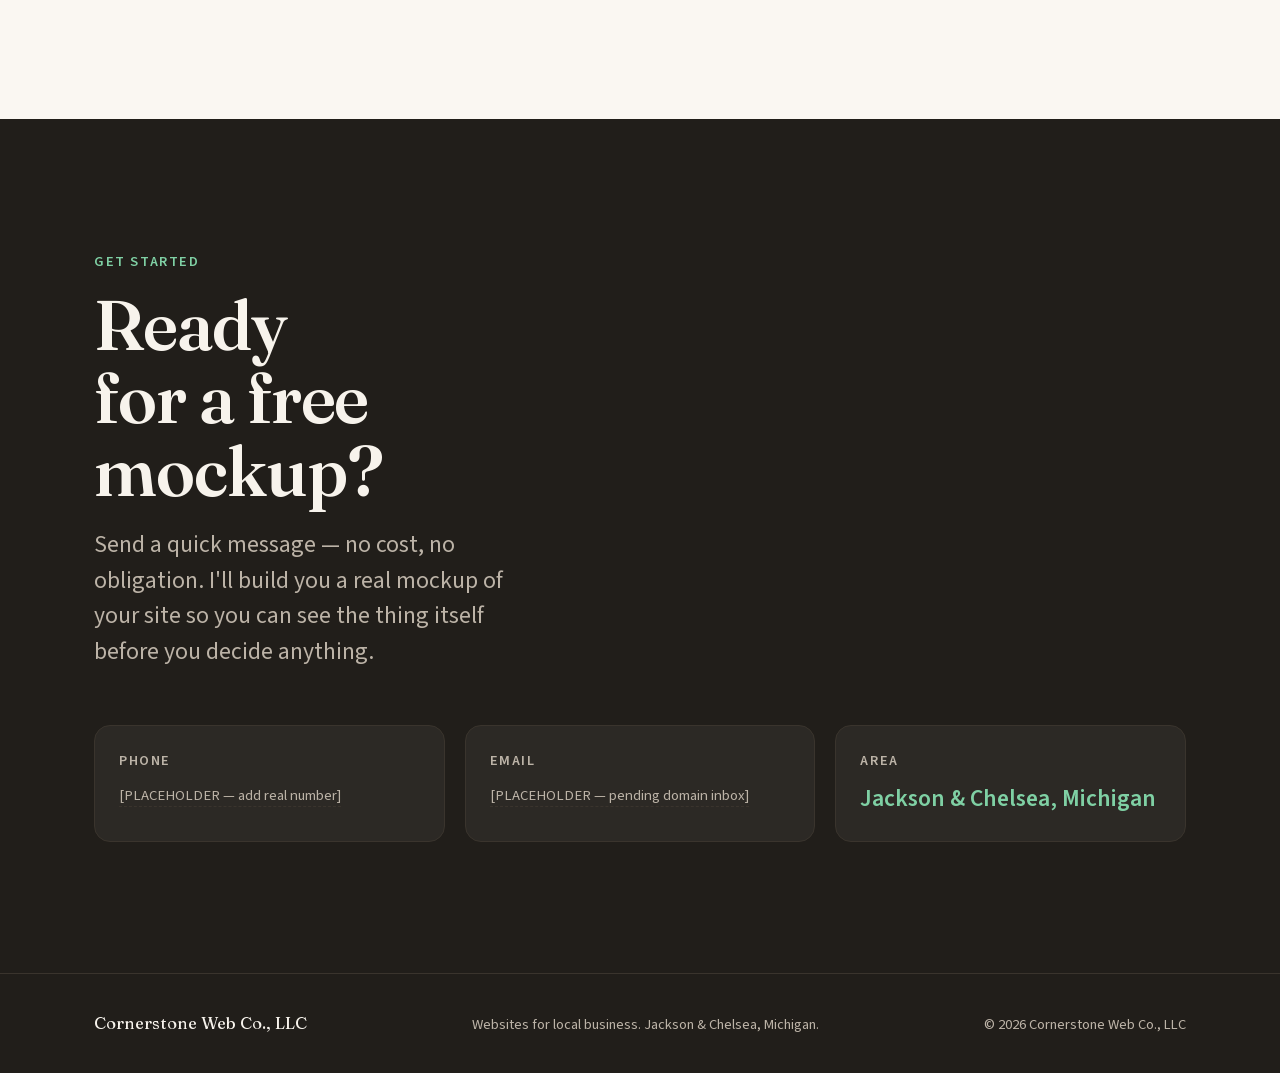
==== commit 16029bae: "Redesign: warm and welcoming instead of cold and industrial The first version read as cheap and cold" ====
--- a/index.html
+++ b/index.html
@@ -8,11 +8,10 @@
 <meta name="description" content="Custom-built websites for local businesses in Jackson and Chelsea, Michigan. Built from scratch, launched for you, and looked after every month. Free mockup before you pay anything.">
 
 <link rel="canonical" href="https://cornerstonewebco.com/">
-<meta name="theme-color" content="#101211">
-
-<!-- Open Graph / social. NOTE: og:image must be a raster file (PNG/JPG, 1200x630).
-     Export one from the hero photo once real photography is in place, save it to
-     assets/img/og-cover.jpg, and this tag is ready to go. -->
+<meta name="theme-color" content="#FAF7F2">
+
+<!-- Open Graph / social. og:image must be an absolute URL, so this tag needs
+     the real domain before launch. -->
 <meta property="og:type" content="website">
 <meta property="og:title" content="Cornerstone Web Co. — Custom Websites for Jackson &amp; Chelsea, Michigan">
 <meta property="og:description" content="Custom-built websites for local businesses who don't have the time to do it themselves. Free mockup, no obligation.">
@@ -22,14 +21,16 @@
 <meta name="twitter:card" content="summary_large_image">
 
 <link rel="icon" href="assets/img/favicon.svg" type="image/svg+xml">
+
+<!-- Fonts are self-hosted and render-critical, so preload both. crossorigin is
+     required on font preloads even same-origin, or the browser fetches twice. -->
+<link rel="preload" href="assets/fonts/fraunces-latin-var.woff2" as="font" type="font/woff2" crossorigin>
+<link rel="preload" href="assets/fonts/source-sans-3-latin-var.woff2" as="font" type="font/woff2" crossorigin>
 <link rel="stylesheet" href="assets/css/style.css">
 
-<!--
-  Progressive enhancement: this class is what turns ON the "hidden, then reveal"
-  scroll animation in CSS. Without JS the class never lands, elements stay
-  visible, and the page reads perfectly as plain HTML. Set inline (not in
-  main.js) so it applies before first paint and there is no flash.
--->
+<!-- Turns ON the hidden-then-reveal behaviour. Without JS the class never
+     lands, every element stays visible, and the page reads as plain HTML.
+     Inline so it applies before first paint — no flash. -->
 <script>document.documentElement.classList.add('js');</script>
 
 <script type="application/ld+json">
@@ -59,7 +60,7 @@
 
     <a class="wordmark" href="#top" aria-label="Cornerstone Web Co., home">
       <svg class="wordmark__mark" viewBox="0 0 24 24" aria-hidden="true" focusable="false">
-        <path d="M2 22V7.5L12 2l10 5.5V22H2Z" fill="none" stroke="currentColor" stroke-width="1.6" stroke-linejoin="round"/>
+        <path d="M2 22V7.5L12 2l10 5.5V22H2Z" fill="none" stroke="currentColor" stroke-width="1.7" stroke-linejoin="round"/>
         <path d="M2 22V14h8v8" fill="currentColor" stroke="none"/>
       </svg>
       <span class="wordmark__text">
@@ -92,63 +93,76 @@
        HERO
        ============================================================ -->
   <section class="hero" id="top">
-
-    <div class="hero__media">
-      <!--
-        Hero photograph. Deliberately a trade at work rather than a laptop on a
-        desk — the customer here is the shop, not another agency.
-        To swap: keep the 16:10 ratio (1800x1125) and the file name, and the
-        layout, parallax, and scrim all continue to work untouched.
-      -->
-      <img class="hero__img" id="heroImg"
-           src="assets/img/hero.jpg"
-           alt="A welder in a protective mask joining steel in a fabrication shop, sparks scattering across the frame"
-           width="1800" height="1125" fetchpriority="high" decoding="async">
-      <div class="hero__scrim" aria-hidden="true"></div>
-    </div>
-
-    <div class="shell hero__body">
-      <p class="eyebrow eyebrow--light">Jackson &amp; Chelsea, Michigan</p>
-
-      <h1 class="hero__title">
-        <span class="reveal-line"><span>Your business is already good.</span></span>
-        <span class="reveal-line"><span>Your website should say so.</span></span>
-      </h1>
-
-      <p class="hero__sub">
-        Custom-built websites for local businesses who don't have the time —
-        or the patience — to do it themselves.
-      </p>
-
-      <div class="hero__actions">
-        <a class="btn btn--accent" href="#contact">Get a free mockup</a>
-        <a class="btn btn--ghost" href="#work">See the work</a>
+    <div class="shell hero__grid">
+
+      <div class="hero__body">
+        <p class="eyebrow">Jackson &amp; Chelsea, Michigan</p>
+
+        <h1 class="hero__title">
+          Your business is already good.
+          <span class="hl">Your website should say so.</span>
+        </h1>
+
+        <p class="hero__sub">
+          Custom-built websites for local businesses who don't have the time —
+          or the patience — to do it themselves.
+        </p>
+
+        <div class="hero__actions">
+          <a class="btn btn--accent" href="#contact">Get a free mockup</a>
+          <a class="btn btn--outline" href="#work">See the work</a>
+        </div>
+
+        <p class="hero__note">
+          <svg viewBox="0 0 24 24" fill="none" aria-hidden="true">
+            <circle cx="12" cy="12" r="9" stroke="currentColor" stroke-width="2"/>
+            <path d="m8.5 12 2.5 2.5 4.5-5" stroke="currentColor" stroke-width="2"
+                  stroke-linecap="round" stroke-linejoin="round"/>
+          </svg>
+          <span>No cost, no obligation. You see the real thing before you pay for anything.</span>
+        </p>
       </div>
 
-      <p class="hero__note">No cost, no obligation. You see the real thing before you pay for anything.</p>
-    </div>
-
-    <a class="hero__scroll" href="#services" aria-label="Scroll to services">
-      <span aria-hidden="true"></span>
-    </a>
+      <figure class="hero__media">
+        <!--
+          Warm, human, local-business scene. If you'd rather show a real
+          Jackson or Chelsea business you've photographed yourself, swap this
+          file and keep the 4:5 ratio (1100x1375) — nothing else changes.
+        -->
+        <img src="assets/img/hero.jpg"
+             alt="A shop owner serving a customer at the counter of a bright local store"
+             width="1100" height="1375" fetchpriority="high" decoding="async">
+      </figure>
+
+    </div>
   </section>
 
 
   <!-- ============================================================
        SERVICES
        ============================================================ -->
-  <section class="section section--paper" id="services">
+  <section class="section" id="services">
     <div class="shell">
 
-      <header class="section__head reveal">
-        <p class="eyebrow">What you get</p>
-        <h2 class="section__title">Three things, done properly.</h2>
+      <header class="section__head section__head--split reveal">
+        <div>
+          <p class="eyebrow">What you get</p>
+          <h2 class="section__title">Three things, done properly.</h2>
+        </div>
+        <p class="section__lede">
+          Build it, launch it, look after it. That's the whole job.
+        </p>
       </header>
 
       <ol class="services">
 
         <li class="service reveal">
-          <p class="service__num">01</p>
+          <span class="service__icon" aria-hidden="true">
+            <svg viewBox="0 0 24 24" fill="none">
+              <path d="M3 21h18M5 21V8l7-5 7 5v13M9 21v-5h6v5" stroke="currentColor"
+                    stroke-width="2" stroke-linecap="round" stroke-linejoin="round"/>
+            </svg>
+          </span>
           <h3 class="service__title">Build</h3>
           <p class="service__copy">
             Designed and built from scratch. No recycled templates, no cookie-cutter
@@ -158,7 +172,15 @@
         </li>
 
         <li class="service reveal">
-          <p class="service__num">02</p>
+          <span class="service__icon" aria-hidden="true">
+            <svg viewBox="0 0 24 24" fill="none">
+              <path d="M12 3c3.5 2.5 5 6 5 9.5V17H7v-4.5C7 9 8.5 5.5 12 3Z"
+                    stroke="currentColor" stroke-width="2" stroke-linejoin="round"/>
+              <circle cx="12" cy="10" r="1.8" stroke="currentColor" stroke-width="2"/>
+              <path d="M9 19.5 7 22M15 19.5 17 22" stroke="currentColor"
+                    stroke-width="2" stroke-linecap="round"/>
+            </svg>
+          </span>
           <h3 class="service__title">Launch</h3>
           <p class="service__copy">
             Hosting, domain setup, and a smooth go-live, all handled. You never touch
@@ -167,7 +189,14 @@
         </li>
 
         <li class="service reveal">
-          <p class="service__num">03</p>
+          <span class="service__icon" aria-hidden="true">
+            <svg viewBox="0 0 24 24" fill="none">
+              <path d="M20.5 12.5a8.5 8.5 0 1 0-3.2 6.6L21 20l-1-3.4a8.4 8.4 0 0 0 .5-4.1Z"
+                    stroke="currentColor" stroke-width="2" stroke-linejoin="round"/>
+              <path d="M8.5 12h7M8.5 9h7M8.5 15h4" stroke="currentColor"
+                    stroke-width="2" stroke-linecap="round"/>
+            </svg>
+          </span>
           <h3 class="service__title">Support</h3>
           <p class="service__copy">
             Every site includes the care plan — updates, monitoring, and small edits
@@ -183,12 +212,12 @@
   <!-- ============================================================
        WORK — curated, not exhaustive. Three projects only, on purpose.
        ============================================================ -->
-  <section class="section section--ink" id="work">
+  <section class="section section--warm" id="work">
     <div class="shell">
 
       <header class="section__head section__head--split reveal">
         <div>
-          <p class="eyebrow eyebrow--light">Selected work</p>
+          <p class="eyebrow">Selected work</p>
           <h2 class="section__title">A few things worth showing.</h2>
         </div>
         <p class="section__lede">
@@ -201,17 +230,14 @@
         <article class="work__item reveal">
           <a class="work__link" href="https://fbcchelsea.org" target="_blank" rel="noopener noreferrer">
             <figure class="work__figure work__figure--framed">
-              <!-- Browser chrome. Decorative framing only — the address is
-                   repeated as real text in .work__url below, so nothing here
-                   is information a screen reader needs. -->
+              <!-- Decorative chrome. The address is repeated as real text
+                   below, so there's nothing here a screen reader needs. -->
               <span class="chrome" aria-hidden="true">
                 <span class="chrome__dots"><i></i><i></i><i></i></span>
                 <span class="chrome__url">fbcchelsea.org</span>
               </span>
-              <!-- Real screenshot of the live site, captured at 1600x518 so the
-                   frame ends exactly at the bottom of their hero. -->
               <img src="assets/img/work-faith-baptist.jpg"
-                   alt="The Faith Baptist Church homepage: the congregation singing behind the headline &quot;Rooted in the Word, growing in grace&quot; with buttons to join in person or online"
+                   alt="The Faith Baptist Church homepage: the congregation singing behind the headline &quot;Rooted in the Word, growing in grace&quot;"
                    width="1600" height="508" loading="lazy" decoding="async">
             </figure>
             <div class="work__meta">
@@ -224,16 +250,14 @@
                 archive, event calendar, and online giving in one place — and made all
                 of it easy enough for staff to update themselves.
               </p>
-              <p class="work__url">fbcchelsea.org<span class="visually-hidden"> (opens in a new tab)</span></p>
+              <span class="work__tag">fbcchelsea.org<span class="visually-hidden"> (opens in a new tab)</span></span>
             </div>
           </a>
         </article>
 
         <article class="work__item reveal">
-          <div class="work__link work__link--static">
+          <div class="work__link">
             <figure class="work__figure">
-              <!-- Illustrative image. Replace with a real screenshot of the
-                   scheduler once there's a view that isn't family data. 4:3. -->
               <img src="assets/img/work-scheduler.jpg"
                    alt="A stack of school textbooks in assorted colours"
                    width="1100" height="825" loading="lazy" decoding="async">
@@ -245,16 +269,14 @@
                 passed around by email. Now it's a custom scheduling and lesson-tracking
                 platform. One source of truth, no attachments.
               </p>
-              <p class="work__url">Custom platform</p>
+              <span class="work__tag">Custom platform</span>
             </div>
           </div>
         </article>
 
         <article class="work__item reveal">
-          <div class="work__link work__link--static">
+          <div class="work__link">
             <figure class="work__figure">
-              <!-- Illustrative image. Replace with a real screenshot of the
-                   live standings view once the league is happy to show it. 4:3. -->
               <img src="assets/img/work-golf.jpg"
                    alt="A golf ball resting on the lip of the hole on a sunlit putting green"
                    width="1100" height="825" loading="lazy" decoding="async">
@@ -265,7 +287,7 @@
                 Live standings and scheduling for a community golf league. Scores go in,
                 the standings update, and every player sees the same thing at the same time.
               </p>
-              <p class="work__url">Custom platform</p>
+              <span class="work__tag">Custom platform</span>
             </div>
           </div>
         </article>
@@ -278,7 +300,7 @@
   <!-- ============================================================
        PRICING
        ============================================================ -->
-  <section class="section section--paper" id="pricing">
+  <section class="section" id="pricing">
     <div class="shell">
 
       <header class="section__head section__head--split reveal">
@@ -344,7 +366,7 @@
       </div>
 
       <aside class="retainer reveal">
-        <p class="retainer__price"><span>$85</span>/month</p>
+        <p class="retainer__price"><span>$85</span>per month</p>
         <div class="retainer__body">
           <h3 class="retainer__title">Every package includes the care plan.</h3>
           <p>
@@ -361,40 +383,62 @@
 
   <!-- ============================================================
        WHY LOCAL — trust points. Deliberately no testimonials:
-       this business has no clients yet and won't fake any.
-       ============================================================ -->
-  <section class="section section--ink section--tight" id="why">
+       this business has no clients yet and won't invent any.
+       ============================================================ -->
+  <section class="section section--warm" id="why">
     <div class="shell">
 
       <header class="section__head reveal">
-        <p class="eyebrow eyebrow--light">Why local</p>
+        <p class="eyebrow">Why local</p>
         <h2 class="section__title">Who you're actually hiring.</h2>
       </header>
 
       <ul class="trust">
+
         <li class="trust__item reveal">
+          <span class="trust__icon" aria-hidden="true">
+            <svg viewBox="0 0 24 24" fill="none">
+              <path d="M6.5 3h3l1.5 4.5-2 1.5a13 13 0 0 0 6 6l1.5-2L21 14.5v3a2.5 2.5 0 0 1-2.7 2.5A16.5 16.5 0 0 1 3.5 5.7 2.5 2.5 0 0 1 6 3Z"
+                    stroke="currentColor" stroke-width="2" stroke-linejoin="round"/>
+            </svg>
+          </span>
           <h3 class="trust__title">Local, not outsourced</h3>
           <p>
             You can call and talk to the person actually building your site. Not an
             account manager. Not a contractor three time zones away.
           </p>
         </li>
+
         <li class="trust__item reveal">
+          <span class="trust__icon" aria-hidden="true">
+            <svg viewBox="0 0 24 24" fill="none">
+              <path d="M14.5 3.5a5 5 0 0 0-6.1 6.6L3.5 15a2.1 2.1 0 0 0 3 3l4.9-4.9a5 5 0 0 0 6.6-6.1l-2.9 2.9-2.6-2.6Z"
+                    stroke="currentColor" stroke-width="2" stroke-linejoin="round"/>
+            </svg>
+          </span>
           <h3 class="trust__title">Built by someone who builds things</h3>
           <p>
             A background in manufacturing engineering and hands-on work shows up in how
             a site gets planned and put together. Measure first, then build once.
           </p>
         </li>
+
         <li class="trust__item reveal">
+          <span class="trust__icon" aria-hidden="true">
+            <svg viewBox="0 0 24 24" fill="none">
+              <path d="M3.5 12.5 11 5h8v8l-7.5 7.5a2 2 0 0 1-2.8 0l-5.2-5.2a2 2 0 0 1 0-2.8Z"
+                    stroke="currentColor" stroke-width="2" stroke-linejoin="round"/>
+              <circle cx="15.5" cy="8.5" r="1.4" fill="currentColor"/>
+            </svg>
+          </span>
           <h3 class="trust__title">Fair, transparent pricing</h3>
           <p>
             Packages are listed up front. No vague quotes, no pricing that depends on
             how the discovery call goes, no surprise invoices.
           </p>
         </li>
+
       </ul>
-
     </div>
   </section>
 
@@ -402,44 +446,47 @@
   <!-- ============================================================
        ABOUT
        ============================================================ -->
-  <section class="section section--paper" id="about">
+  <section class="section" id="about">
     <div class="shell about">
 
       <figure class="about__media reveal">
         <!--
-          Deliberately NOT a stock photo of a person. A stranger's face sitting
-          under the heading "Steven Wireman" would be a straightforward lie to
-          anyone reading the page, so this shows the work instead of a face.
-
-          Replace with a real photo of Steven when there is one — documentary
-          rather than a studio headshot (at the church, on site, in a shop).
-          Keep the 4:5 ratio (1000x1250) and nothing else needs to change.
+          Steven at Faith Baptist. 3:4 portrait — object-position keeps the
+          face in frame if the box ends up shorter than the photo.
+          To replace: drop a new file at assets/img/steven.jpg, same ratio.
         -->
-        <img src="assets/img/about-portrait.jpg"
-             alt="Engineering drawings marked up by hand on a workbench, beside calipers, a cutting mat, and a toolbox"
-             width="1000" height="1250" loading="lazy" decoding="async">
+        <img src="assets/img/steven.jpg"
+             alt="Steven Wireman, standing in the sanctuary at Faith Baptist Church in Chelsea"
+             width="900" height="1200" loading="lazy" decoding="async">
       </figure>
 
       <div class="about__body reveal">
         <p class="eyebrow">About</p>
-        <h2 class="section__title">Steven Wireman</h2>
+        <h2 class="section__title">Hi — I'm Steven.</h2>
 
         <blockquote class="about__quote">
           <p>Plan it properly. Build it solid. Hand it over ready to run.</p>
         </blockquote>
 
         <p>
-          Steven serves as Assistant Pastor at Faith Baptist Church in Chelsea, where the
-          same hands-on approach shows up in facility work, event planning, and technical
+          I serve as Assistant Pastor at Faith Baptist Church in Chelsea, where the same
+          hands-on approach shows up in facility work, event planning, and technical
           production.
         </p>
         <p>
-          Before that, his background was in manufacturing — first as a production engineer,
+          Before that, my background was in manufacturing — first as a production engineer,
           later as a robotics trainer. That mix of ministry, mechanical, and technical
           experience is where Cornerstone's approach comes from.
         </p>
         <p>
-          Based in the Jackson and Chelsea area.
+          If you're a local business owner who knows the website needs doing and never
+          has the time, that's exactly who I built this for. Call me and we'll talk it
+          through — no cost, no pressure.
+        </p>
+
+        <p class="about__sign">
+          <strong>Steven Wireman</strong>
+          <span>Owner, Cornerstone Web Co. — Jackson &amp; Chelsea, Michigan</span>
         </p>
       </div>
 
@@ -448,13 +495,13 @@
 
 
   <!-- ============================================================
-       CONTACT
-       ============================================================ -->
-  <section class="section section--ink section--contact" id="contact">
+       CONTACT — the one dark section on the page
+       ============================================================ -->
+  <section class="section section--dark" id="contact">
     <div class="shell contact">
 
       <div class="contact__head reveal">
-        <p class="eyebrow eyebrow--light">Get started</p>
+        <p class="eyebrow">Get started</p>
         <h2 class="contact__title">Ready for a free mockup?</h2>
         <p class="contact__lede">
           Send a quick message — no cost, no obligation. I'll build you a real mockup of
@@ -466,12 +513,11 @@
         ============================================================
         CONTACT DETAILS — EDIT THESE TWO BLOCKS
         ============================================================
-        Replace the placeholder text AND the matching href.
-
-          Phone : href="tel:+15175550123"  (E.164, no spaces or dashes)
+        Replace the placeholder text AND the matching href, and remove the
+        is-placeholder class so it renders as a live link:
+
+          Phone : href="tel:+15175550123"   (E.164 — no spaces or dashes)
           Email : href="mailto:steven@cornerstonewebco.com"
-
-        The email is pending a domain-based inbox and is not set up yet.
         ============================================================
       -->
       <dl class="contact__details reveal">
@@ -479,7 +525,7 @@
         <div class="contact__row">
           <dt>Phone</dt>
           <dd>
-            <!-- EDIT: replace href with tel:+1XXXXXXXXXX and the text with the real number -->
+            <!-- EDIT: swap href to tel:+1XXXXXXXXXX, drop is-placeholder -->
             <a class="contact__value is-placeholder" href="#contact">[PLACEHOLDER — add real number]</a>
           </dd>
         </div>
@@ -487,7 +533,7 @@
         <div class="contact__row">
           <dt>Email</dt>
           <dd>
-            <!-- EDIT: replace href with mailto:you@yourdomain.com and the text with the real address -->
+            <!-- EDIT: swap href to mailto:you@yourdomain.com, drop is-placeholder -->
             <a class="contact__value is-placeholder" href="#contact">[PLACEHOLDER — pending domain inbox]</a>
           </dd>
         </div>
@@ -503,19 +549,17 @@
         ============================================================
         WIRING IN A REAL FORM LATER
         ============================================================
-        This site is static, so a form needs an external endpoint. Two
-        low-effort options that need no server of your own:
-
-          1. Formspree / Basin / Netlify Forms — swap this comment for:
+        The site is static, so a form needs an external endpoint:
+
+          1. Formspree / Basin / Netlify Forms —
              <form action="https://formspree.io/f/XXXX" method="POST"> … </form>
              with name, email, business, and message fields.
 
-          2. A Vercel serverless function at /api/contact that forwards to
-             email (Resend, Postmark). Point the form's action at it.
-
-        Whichever you pick: keep the mailto and tel links above as the
-        no-JavaScript fallback, label every input, and add a honeypot field
-        for spam rather than a CAPTCHA.
+          2. A serverless function at /api/contact that forwards to email
+             (Resend, Postmark), with the form action pointed at it.
+
+        Either way: keep the tel: and mailto: links above as the no-JavaScript
+        fallback, label every input, and use a honeypot field, not a CAPTCHA.
         ============================================================
       -->
 
--- a/assets/css/style.css
+++ b/assets/css/style.css
@@ -1,110 +1,132 @@
 /* ============================================================================
    Cornerstone Web Co. — stylesheet
-   Plain CSS, no build step, no framework. Load order in this file:
-   tokens → reset → typography → layout → components → motion → responsive.
+
+   Warm, bright, editorial. Ivory ground, serif headlines, one dark section
+   near the end for contrast. Plain CSS, no build step.
+
+   Order: fonts → tokens → reset → a11y → layout → components → motion.
    ========================================================================= */
 
 
 /* ---------------------------------------------------------------------------
-   1. TOKENS
+   1. FONTS — self-hosted, latin subset, variable
+   Two files, ~93KB total, covering weights 400–700 with no extra requests
+   and no third-party connection. font-display:swap so text paints immediately
+   in the fallback and re-renders when the webfont lands.
+   Both SIL Open Font License; see README.
+   ------------------------------------------------------------------------ */
+@font-face {
+  font-family: 'Fraunces';
+  src: url('../fonts/fraunces-latin-var.woff2') format('woff2-variations');
+  font-weight: 400 700;
+  font-style: normal;
+  font-display: swap;
+}
+@font-face {
+  font-family: 'Source Sans 3';
+  src: url('../fonts/source-sans-3-latin-var.woff2') format('woff2-variations');
+  font-weight: 400 700;
+  font-style: normal;
+  font-display: swap;
+}
+
+
+/* ---------------------------------------------------------------------------
+   2. TOKENS
    ------------------------------------------------------------------------ */
 :root {
 
-  /* -- ACCENT ---------------------------------------------------------------
-     #00873E — the green of a "cycle start" button on a production machine.
-
-     Chosen deliberately over the two colors this kind of site usually lands on.
-     Terracotta-on-cream is the generic template default and was ruled out.
-     Editorial red (Leica, The Economist) is the obvious second choice, which is
-     exactly why it isn't distinctive here.
-
-     Green earns its place on two counts. It is literally Steven's background —
-     the illuminated green button you press when the machine is set up correctly
-     and ready to run — which is the same promise the Launch service makes. And
-     against near-black with real photography it reads as a physical signal
-     color, not a UI "success" state, so it stays out of SaaS-template territory.
-
-     Two values, because one green cannot carry both backgrounds accessibly.
-     Measured ratios (sRGB relative luminance, WCAG 2.1) — all AA or better:
-       --accent        #007A38 on --paper #F2F1EE  → 4.84:1  (normal text)
-       white           #FFFFFF on --accent         → 5.47:1  (button label)
-       --accent-bright #35D07F on --ink   #101211  → 9.39:1  (AAA)
-       --ink           #101211 on --accent-bright  → 9.39:1  (tier flag)
-
-     --accent carries the eyebrows, service numbers, and tier names, which are
-     all normal-size text, so it must clear 4.5:1 — not the 3:1 large-text
-     allowance. A brighter green (#00873E) measures only 4.10:1 here and fails;
-     re-measure before nudging any of these values.
-     --------------------------------------------------------------------- */
-  --accent:        #007A38;
-  --accent-bright: #35D07F;
-  --accent-deep:   #005C29;
-
-  /* Neutrals. Ink is very slightly green-shifted so the accent sits in the
-     same family rather than floating on top of a dead grey. */
-  --ink:          #101211;
-  --ink-soft:     #1B1F1D;
-  --ink-line:     #2C312E;
-  --paper:        #F2F1EE;
-  --paper-warm:   #E8E7E2;
-  --paper-line:   #D6D4CE;
-
-  /* Text */
-  --text-on-paper:      #101211;
-  --text-on-paper-soft: #4A4F4B;
-  --text-on-ink:        #F2F1EE;
-  --text-on-ink-soft:   #A9AFAA;
-
-  /* Type stacks. System fonts on purpose: zero network requests, zero layout
-     shift, instant first paint. The mono stack is used for eyebrows, indices
-     and prices — it gives the engineering/blueprint register that ties back to
-     the manufacturing background, and it costs nothing.
-     To swap in a self-hosted variable font later, add an @font-face block and
-     prepend the family to --font-sans. Nothing else needs to change. */
-  --font-sans: system-ui, -apple-system, "Segoe UI Variable Text", "Segoe UI",
-               Roboto, "Helvetica Neue", Arial, sans-serif;
-  --font-mono: ui-monospace, SFMono-Regular, "SF Mono", Menlo, Consolas,
-               "Liberation Mono", monospace;
-
-  /* Fluid type scale — clamp() so there are no breakpoint jumps in headings. */
-  --step--1: clamp(0.82rem, 0.79rem + 0.12vw, 0.88rem);
-  --step-0:  clamp(1rem, 0.96rem + 0.20vw, 1.125rem);
-  --step-1:  clamp(1.20rem, 1.10rem + 0.45vw, 1.45rem);
-  --step-2:  clamp(1.55rem, 1.35rem + 0.95vw, 2.15rem);
-  --step-3:  clamp(2.00rem, 1.60rem + 1.90vw, 3.20rem);
-  --step-4:  clamp(2.60rem, 1.75rem + 4.00vw, 5.60rem);
-
-  /* Spacing */
-  --gap:        clamp(1.5rem, 1rem + 2vw, 2.75rem);
-  --section-y:  clamp(4.5rem, 3rem + 7vw, 9.5rem);
-  --shell:      1240px;
-  --shell-pad:  clamp(1.25rem, 0.75rem + 2.5vw, 3rem);
-
-  /* Motion */
+  /* -- Surfaces -------------------------------------------------------------
+     Everything is warm. The base is ivory rather than white, and the greys
+     are warm-shifted (more red than blue) — a neutral grey on ivory is what
+     makes a page read cold and clinical. Only ONE dark region on the page,
+     at the closing call to action, so it lands as emphasis and not as mood. */
+  --paper:      #FAF7F2;   /* warm ivory — the page ground */
+  --paper-warm: #F3EDE3;   /* deeper tint for alternating sections */
+  --card:       #FFFFFF;   /* cards lift off the ivory */
+  --ink-deep:   #211E1A;   /* the single dark section */
+
+  /* -- Text -- */
+  --ink:        #2A2724;   /* warm charcoal — headings and body */
+  --ink-soft:   #635B52;   /* warm muted — secondary copy */
+  --on-dark:    #F7F3EC;
+  --on-dark-soft: #BCB3A7;
+
+  /* -- Lines -- */
+  --line:       #E5DDD1;
+  --line-dark:  #3A342D;
+
+  /* -- Accent ---------------------------------------------------------------
+     Deep forest green. Warm-leaning rather than the cold blue-green of a
+     "success" state, so it sits naturally on ivory instead of buzzing
+     against it. Amber is a small secondary highlight only — never body text.
+     Measured, all WCAG AA or better:
+       --accent  #2D6A4F on --paper  → 6.15:1
+       white     #FFFFFF on --accent → 6.09:1
+       --amber-ink #8A5B14 on --paper → 5.81:1
+     Re-measure before changing any of these. */
+  --accent:      #2D6A4F;
+  --accent-deep: #235340;
+  --accent-tint: #EAF2ED;
+  --accent-lift: #7FD0A4;  /* on the dark section only */
+  --amber:       #D9A03C;  /* decorative fills / rules only */
+  --amber-ink:   #8A5B14;  /* amber as readable text */
+
+  /* -- Type -- */
+  --font-display: 'Fraunces', 'Iowan Old Style', 'Palatino Linotype', Georgia, serif;
+  --font-sans: 'Source Sans 3', system-ui, -apple-system, 'Segoe UI', sans-serif;
+
+  --step--1: clamp(0.84rem, 0.81rem + 0.12vw, 0.92rem);
+  --step-0:  clamp(1.05rem, 1.00rem + 0.22vw, 1.19rem);
+  --step-1:  clamp(1.22rem, 1.12rem + 0.45vw, 1.48rem);
+  --step-2:  clamp(1.55rem, 1.33rem + 1.00vw, 2.20rem);
+  --step-3:  clamp(2.00rem, 1.58rem + 1.95vw, 3.30rem);
+  --step-4:  clamp(2.55rem, 1.85rem + 3.20vw, 4.70rem);
+
+  /* -- Space -- */
+  --gap:       clamp(1.5rem, 1rem + 2vw, 2.75rem);
+  --section-y: clamp(4.5rem, 3rem + 6.5vw, 8.5rem);
+  --shell:     1180px;
+  --shell-pad: clamp(1.25rem, 0.75rem + 2.5vw, 2.75rem);
+
+  /* -- Shape — soft, not sharp. Rounded corners and pill buttons are most of
+        what separates "welcoming" from "severe" at a glance. -- */
+  --r-sm: 10px;
+  --r-md: 16px;
+  --r-lg: 24px;
+  --r-pill: 999px;
+
+  /* -- Shadow — warm-tinted, never neutral black -- */
+  --shadow-sm: 0 1px 2px rgba(42, 39, 36, 0.04),
+               0 2px 8px rgba(42, 39, 36, 0.04);
+  --shadow-md: 0 2px 4px rgba(42, 39, 36, 0.04),
+               0 12px 28px rgba(42, 39, 36, 0.07);
+  --shadow-lg: 0 4px 8px rgba(42, 39, 36, 0.05),
+               0 24px 56px rgba(42, 39, 36, 0.10);
+
   --ease: cubic-bezier(0.22, 0.61, 0.36, 1);
 }
 
 
 /* ---------------------------------------------------------------------------
-   2. RESET
+   3. RESET
    ------------------------------------------------------------------------ */
 *, *::before, *::after { box-sizing: border-box; }
 
 html {
   -webkit-text-size-adjust: 100%;
   scroll-behavior: smooth;
-}
-@media (prefers-reduced-motion: reduce) {
-  html { scroll-behavior: auto; }
-}
+  scroll-padding-top: 90px; /* sticky header clearance for anchor jumps */
+}
+@media (prefers-reduced-motion: reduce) { html { scroll-behavior: auto; } }
 
 body {
   margin: 0;
   background: var(--paper);
-  color: var(--text-on-paper);
+  color: var(--ink);
   font-family: var(--font-sans);
   font-size: var(--step-0);
-  line-height: 1.65;
+  line-height: 1.62;
   -webkit-font-smoothing: antialiased;
   -moz-osx-font-smoothing: grayscale;
   overflow-x: hidden;
@@ -112,37 +134,31 @@
 
 h1, h2, h3, p, figure, blockquote, dl, dd { margin: 0; }
 ul, ol { margin: 0; padding: 0; list-style: none; }
-
 img, svg { display: block; max-width: 100%; }
 img { height: auto; }
-
 a { color: inherit; }
-
-button {
-  font: inherit;
-  color: inherit;
-  background: none;
-  border: 0;
-  cursor: pointer;
-}
-
-
-/* ---------------------------------------------------------------------------
-   3. ACCESSIBILITY PRIMITIVES
-   ------------------------------------------------------------------------ */
-
-/* A single, always-visible focus treatment. Never removed anywhere in this
-   file — keyboard users get the same affordance on every interactive element. */
+button { font: inherit; color: inherit; background: none; border: 0; cursor: pointer; }
+
+/* Headings are the serif. This is the single biggest change in feel — real
+   typography instead of the operating system default. */
+h1, h2, h3, .display {
+  font-family: var(--font-display);
+  font-weight: 600;
+  letter-spacing: -0.015em;
+  line-height: 1.08;
+  text-wrap: balance;
+}
+
+
+/* ---------------------------------------------------------------------------
+   4. ACCESSIBILITY PRIMITIVES
+   ------------------------------------------------------------------------ */
 :where(a, button, [tabindex]):focus-visible {
   outline: 2px solid var(--accent);
   outline-offset: 3px;
-  border-radius: 2px;
-}
-.section--ink :where(a, button):focus-visible,
-.hero :where(a, button):focus-visible,
-.site-header :where(a, button):focus-visible {
-  outline-color: var(--accent-bright);
-}
+  border-radius: 4px;
+}
+.section--dark :where(a, button):focus-visible { outline-color: var(--accent-lift); }
 
 .visually-hidden {
   position: absolute;
@@ -158,18 +174,18 @@
   top: 0; left: 50%;
   transform: translate(-50%, -110%);
   z-index: 200;
-  padding: 0.75rem 1.25rem;
+  padding: 0.75rem 1.4rem;
   background: var(--accent);
   color: #fff;
   font-weight: 600;
   text-decoration: none;
-  border-radius: 0 0 4px 4px;
+  border-radius: 0 0 var(--r-sm) var(--r-sm);
 }
 .skip-link:focus-visible { transform: translate(-50%, 0); }
 
 
 /* ---------------------------------------------------------------------------
-   4. SHARED TYPE + LAYOUT
+   5. LAYOUT PRIMITIVES
    ------------------------------------------------------------------------ */
 .shell {
   width: 100%;
@@ -179,70 +195,64 @@
 }
 
 .section { padding-block: var(--section-y); }
-.section--tight { padding-block: calc(var(--section-y) * 0.72); }
-.section--paper { background: var(--paper); color: var(--text-on-paper); }
-.section--ink   { background: var(--ink);   color: var(--text-on-ink); }
-
+.section--warm { background: var(--paper-warm); }
+.section--dark {
+  background: var(--ink-deep);
+  color: var(--on-dark);
+}
+
+/* Eyebrow — letterspaced sans, not monospace. The mono was part of what read
+   as technical and cold; small caps in the body face reads warmer. */
 .eyebrow {
-  font-family: var(--font-mono);
   font-size: var(--step--1);
-  letter-spacing: 0.14em;
+  font-weight: 600;
+  letter-spacing: 0.11em;
   text-transform: uppercase;
   color: var(--accent);
-  margin-bottom: 1.25rem;
-}
-.eyebrow--light { color: var(--accent-bright); }
-
-.section__title {
-  font-size: var(--step-3);
-  line-height: 1.04;
-  letter-spacing: -0.028em;
-  font-weight: 640;
-  text-wrap: balance;
-}
-
-.section__head { margin-bottom: clamp(2.5rem, 1.5rem + 3vw, 4.5rem); }
-
-.section__head--split {
-  display: grid;
-  gap: var(--gap);
-  align-items: end;
-}
+  margin-bottom: 1rem;
+}
+.section--dark .eyebrow { color: var(--accent-lift); }
+
+.section__title { font-size: var(--step-3); }
+.section__head { margin-bottom: clamp(2.5rem, 1.5rem + 3vw, 4rem); }
+
+.section__head--split { display: grid; gap: var(--gap); align-items: end; }
 @media (min-width: 860px) {
-  .section__head--split {
-    grid-template-columns: 1.2fr 0.8fr;
-  }
+  .section__head--split { grid-template-columns: 1.15fr 0.85fr; }
 }
 
 .section__lede {
   font-size: var(--step-1);
-  line-height: 1.45;
-  color: var(--text-on-paper-soft);
-  max-width: 38ch;
+  line-height: 1.5;
+  color: var(--ink-soft);
+  max-width: 40ch;
   text-wrap: pretty;
 }
-.section--ink .section__lede { color: var(--text-on-ink-soft); }
-
-
-/* ---------------------------------------------------------------------------
-   5. BUTTONS
+.section--dark .section__lede { color: var(--on-dark-soft); }
+
+/* Accented phrase inside a headline. Colour rather than italic — the webfont
+   ships upright only, so a synthesised italic would look slanted and cheap. */
+.hl { color: var(--accent); }
+.section--dark .hl { color: var(--accent-lift); }
+
+
+/* ---------------------------------------------------------------------------
+   6. BUTTONS — pill-shaped. Rounded reads friendly; square reads severe.
    ------------------------------------------------------------------------ */
 .btn {
   display: inline-flex;
   align-items: center;
   justify-content: center;
   gap: 0.5rem;
-  padding: 0.95rem 1.75rem;
+  padding: 0.9rem 1.75rem;
   font-size: var(--step-0);
   font-weight: 600;
-  letter-spacing: -0.01em;
   text-decoration: none;
-  border: 1px solid transparent;
-  border-radius: 2px;
-  transition: background-color 0.25s var(--ease),
-              color 0.25s var(--ease),
-              border-color 0.25s var(--ease),
-              transform 0.25s var(--ease);
+  border: 1.5px solid transparent;
+  border-radius: var(--r-pill);
+  transition: background-color 0.22s var(--ease), color 0.22s var(--ease),
+              border-color 0.22s var(--ease), transform 0.22s var(--ease),
+              box-shadow 0.22s var(--ease);
 }
 .btn:hover { transform: translateY(-2px); }
 .btn:active { transform: translateY(0); }
@@ -250,48 +260,46 @@
 .btn--accent {
   background: var(--accent);
   color: #fff;
-}
-.btn--accent:hover { background: var(--accent-deep); }
-
-.btn--ghost {
-  border-color: rgba(242, 241, 238, 0.35);
-  color: var(--text-on-ink);
-}
-.btn--ghost:hover {
-  border-color: var(--accent-bright);
-  color: var(--accent-bright);
-}
+  box-shadow: var(--shadow-sm);
+}
+.btn--accent:hover { background: var(--accent-deep); box-shadow: var(--shadow-md); }
 
 .btn--outline {
-  border-color: var(--paper-line);
-  color: var(--text-on-paper);
-  background: transparent;
-}
-.btn--outline:hover {
-  border-color: var(--accent);
-  color: var(--accent);
-}
-
-
-/* ---------------------------------------------------------------------------
-   6. HEADER + NAV
+  border-color: var(--line);
+  background: var(--card);
+  color: var(--ink);
+}
+.btn--outline:hover { border-color: var(--accent); color: var(--accent); }
+
+.btn--light {
+  background: var(--on-dark);
+  color: var(--ink-deep);
+}
+.btn--light:hover { background: #fff; }
+
+.btn--ghost-dark {
+  border-color: rgba(247, 243, 236, 0.30);
+  color: var(--on-dark);
+}
+.btn--ghost-dark:hover { border-color: var(--accent-lift); color: var(--accent-lift); }
+
+
+/* ---------------------------------------------------------------------------
+   7. HEADER
    ------------------------------------------------------------------------ */
 .site-header {
-  position: fixed;
-  inset: 0 0 auto 0;
+  position: sticky;
+  top: 0;
   z-index: 100;
-  transition: background-color 0.35s var(--ease),
-              border-color 0.35s var(--ease),
-              backdrop-filter 0.35s var(--ease);
-  border-bottom: 1px solid transparent;
-}
-
-/* Solid state, applied by main.js once the hero is scrolled past. */
-.site-header.is-stuck {
-  background: rgba(16, 18, 17, 0.88);
+  background: rgba(250, 247, 242, 0.85);
   backdrop-filter: blur(12px);
   -webkit-backdrop-filter: blur(12px);
-  border-bottom-color: var(--ink-line);
+  border-bottom: 1px solid transparent;
+  transition: border-color 0.3s var(--ease), box-shadow 0.3s var(--ease);
+}
+.site-header.is-stuck {
+  border-bottom-color: var(--line);
+  box-shadow: var(--shadow-sm);
 }
 
 .site-header__inner {
@@ -300,764 +308,594 @@
   justify-content: space-between;
   gap: 1rem;
   min-height: 74px;
-  color: var(--text-on-ink);
 }
 
 .wordmark {
   display: inline-flex;
   align-items: center;
-  gap: 0.65rem;
+  gap: 0.6rem;
   text-decoration: none;
-  color: inherit;
-}
-.wordmark__mark {
-  width: 26px; height: 26px;
-  color: var(--accent-bright);
-  flex: none;
-}
-.wordmark__text {
-  display: flex;
-  align-items: baseline;
-  gap: 0.4rem;
-  line-height: 1;
-}
+}
+.wordmark__mark { width: 26px; height: 26px; color: var(--accent); flex: none; }
+.wordmark__text { display: flex; align-items: baseline; gap: 0.35rem; line-height: 1; }
 .wordmark__name {
-  font-size: 1.06rem;
-  font-weight: 660;
-  letter-spacing: -0.02em;
+  font-family: var(--font-display);
+  font-size: 1.22rem;
+  font-weight: 600;
+  letter-spacing: -0.01em;
 }
 .wordmark__suffix {
-  font-family: var(--font-mono);
-  font-size: 0.7rem;
-  letter-spacing: 0.1em;
+  font-size: 0.68rem;
+  font-weight: 600;
+  letter-spacing: 0.12em;
   text-transform: uppercase;
-  color: var(--text-on-ink-soft);
+  color: var(--ink-soft);
 }
 
 .nav__list {
   display: flex;
   align-items: center;
-  gap: clamp(1rem, 0.4rem + 1.4vw, 2rem);
+  gap: clamp(1rem, 0.4rem + 1.3vw, 1.9rem);
 }
 .nav__list a {
   text-decoration: none;
-  font-size: 0.95rem;
+  font-size: 1rem;
   font-weight: 500;
-  color: var(--text-on-ink);
-  opacity: 0.82;
-  transition: opacity 0.2s var(--ease), color 0.2s var(--ease);
-}
-.nav__list a:hover { opacity: 1; color: var(--accent-bright); }
+  color: var(--ink-soft);
+  transition: color 0.2s var(--ease);
+}
+.nav__list a:hover { color: var(--accent); }
 
 .nav__cta {
-  padding: 0.6rem 1.15rem;
-  border: 1px solid rgba(242, 241, 238, 0.32);
-  border-radius: 2px;
-  opacity: 1 !important;
-}
-.nav__cta:hover { border-color: var(--accent-bright); }
-
-/* Mobile toggle — hidden until the breakpoint at the bottom of this file. */
+  padding: 0.6rem 1.25rem;
+  background: var(--accent);
+  color: #fff !important;
+  border-radius: var(--r-pill);
+  font-weight: 600;
+}
+.nav__cta:hover { background: var(--accent-deep); }
+
 .nav-toggle {
   display: none;
   width: 44px; height: 44px;
-  align-items: center;
-  justify-content: center;
+  align-items: center; justify-content: center;
   margin-right: -10px;
-}
-.nav-toggle__bars {
-  display: block;
-  width: 22px; height: 12px;
-  position: relative;
-}
+  color: var(--ink);
+}
+.nav-toggle__bars { display: block; width: 22px; height: 12px; position: relative; }
 .nav-toggle__bars i {
-  position: absolute;
-  left: 0;
-  width: 100%; height: 1.5px;
+  position: absolute; left: 0;
+  width: 100%; height: 2px;
   background: currentColor;
-  transition: transform 0.3s var(--ease), opacity 0.2s var(--ease);
+  border-radius: 2px;
+  transition: transform 0.3s var(--ease);
 }
 .nav-toggle__bars i:nth-child(1) { top: 0; }
 .nav-toggle__bars i:nth-child(2) { bottom: 0; }
-
-.nav-toggle[aria-expanded="true"] .nav-toggle__bars i:nth-child(1) {
-  transform: translateY(5px) rotate(45deg);
-}
-.nav-toggle[aria-expanded="true"] .nav-toggle__bars i:nth-child(2) {
-  transform: translateY(-5px) rotate(-45deg);
-}
-
-
-/* ---------------------------------------------------------------------------
-   7. HERO
+.nav-toggle[aria-expanded="true"] .nav-toggle__bars i:nth-child(1) { transform: translateY(5px) rotate(45deg); }
+.nav-toggle[aria-expanded="true"] .nav-toggle__bars i:nth-child(2) { transform: translateY(-5px) rotate(-45deg); }
+
+
+/* ---------------------------------------------------------------------------
+   8. HERO — split. Text on ivory, photograph in a soft rounded frame.
+   No more white text fighting a dark full-bleed photo.
    ------------------------------------------------------------------------ */
 .hero {
   position: relative;
-  isolation: isolate;
-  display: flex;
-  align-items: flex-end;
-  min-height: 100svh;
-  padding-block: 8rem clamp(4rem, 2rem + 6vw, 7rem);
-  background: var(--ink);
-  color: var(--text-on-ink);
+  padding-block: clamp(2.5rem, 1.5rem + 4vw, 5rem) var(--section-y);
   overflow: hidden;
 }
 
-.hero__media {
+/* Soft warm wash behind the hero so the ivory isn't flat. */
+.hero::before {
+  content: "";
   position: absolute;
-  inset: 0;
-  z-index: -2;
-}
-.hero__img {
-  width: 100%;
-  height: 100%;
-  object-fit: cover;
-  object-position: center 55%;
-  /* Slight overscale gives the parallax translate room to move without
-     exposing an edge. See main.js. */
-  transform: scale(1.08);
-  will-change: transform;
-}
-
-/* Scrim. Two layered gradients rather than one, because the hero photograph is
-   busy and bright exactly where the copy sits:
-     - vertical, weighting the bottom where the headline and buttons are
-     - horizontal, anchoring the left column the text is set against
-   Measured against the current photo, the lightest pixel behind body copy
-   sits at ~4.9:1 and behind the headline at ~11:1. If the photo is ever
-   swapped for a lighter one, re-check those two before shipping. */
-.hero__scrim {
-  position: absolute;
-  inset: 0;
-
-  /* Must be POSITIVE, not negative.
-     The scrim is a child of .hero__media, and .hero__img carries a transform,
-     which makes the image its own stacking context at effective z-index 0.
-     A negative z-index here paints the scrim *behind* the photo, so it has no
-     effect at all. z-index 1 sits it above the image; .hero__media is itself
-     at -2, so the whole group still stays behind the hero copy. */
-  z-index: 1;
-
-  background:
-    linear-gradient(to right,
-      rgba(16, 18, 17, 0.82) 0%,
-      rgba(16, 18, 17, 0.58) 35%,
-      rgba(16, 18, 17, 0.12) 72%,
-      rgba(16, 18, 17, 0.00) 100%),
-    linear-gradient(to top,
-      rgba(16, 18, 17, 0.50) 0%,
-      rgba(16, 18, 17, 0.34) 30%,
-      rgba(16, 18, 17, 0.06) 62%,
-      rgba(16, 18, 17, 0.46) 100%);
-}
-
-.hero__body { position: relative; }
+  top: -25%; right: -10%;
+  width: 65%; aspect-ratio: 1;
+  background: radial-gradient(circle, rgba(217, 160, 60, 0.13) 0%, rgba(217, 160, 60, 0) 68%);
+  pointer-events: none;
+  z-index: -1;
+}
+
+.hero__grid {
+  display: grid;
+  gap: clamp(2.5rem, 1.5rem + 4vw, 4.5rem);
+  align-items: center;
+}
+@media (min-width: 900px) {
+  .hero__grid { grid-template-columns: 1.05fr 0.95fr; }
+}
 
 .hero__title {
   font-size: var(--step-4);
-  line-height: 0.98;
-  letter-spacing: -0.04em;
-  font-weight: 660;
-  max-width: 16ch;
-  margin-bottom: 1.75rem;
-  text-wrap: balance;
-}
-
+  line-height: 1.02;
+  letter-spacing: -0.022em;
+  margin-bottom: 1.5rem;
+  max-width: 15ch;
+}
 .hero__sub {
   font-size: var(--step-1);
-  line-height: 1.45;
-  color: var(--text-on-ink-soft);
-  /* Kept narrow so the copy stays inside the darker left band of the scrim
-     rather than running out over the bright sparks on the right. */
-  max-width: 40ch;
-  margin-bottom: 2.25rem;
+  line-height: 1.5;
+  color: var(--ink-soft);
+  max-width: 44ch;
+  margin-bottom: 2rem;
   text-wrap: pretty;
 }
-
 .hero__actions {
   display: flex;
   flex-wrap: wrap;
-  gap: 0.85rem;
-  margin-bottom: 1.5rem;
-}
-
+  gap: 0.8rem;
+  margin-bottom: 1.4rem;
+}
 .hero__note {
-  font-family: var(--font-mono);
+  display: flex;
+  align-items: flex-start;
+  gap: 0.55rem;
   font-size: var(--step--1);
-  letter-spacing: 0.01em;
-  color: var(--text-on-ink-soft);
+  color: var(--ink-soft);
   max-width: 42ch;
 }
-
-.hero__scroll {
-  position: absolute;
-  left: 50%;
-  bottom: 1.75rem;
-  transform: translateX(-50%);
-  width: 30px; height: 46px;
-  display: none;
-}
-.hero__scroll span {
-  position: absolute;
-  left: 50%; top: 0;
-  width: 1px; height: 100%;
-  background: linear-gradient(to bottom,
-    rgba(242, 241, 238, 0) 0%,
-    rgba(242, 241, 238, 0.55) 55%,
-    rgba(242, 241, 238, 0) 100%);
-}
-@media (min-width: 900px) {
-  .hero__scroll { display: block; }
-}
-
-
-/* ---------------------------------------------------------------------------
-   8. SERVICES
-   ------------------------------------------------------------------------ */
-.services {
+.hero__note svg { width: 18px; height: 18px; color: var(--accent); flex: none; margin-top: 0.15em; }
+
+/* Photo frame */
+.hero__media {
+  position: relative;
+  border-radius: var(--r-lg);
+  overflow: hidden;
+  box-shadow: var(--shadow-lg);
+  rotate: 1.2deg;             /* a touch off-axis reads handmade, not rigid */
+}
+.hero__media img {
+  width: 100%;
+  aspect-ratio: 4 / 5;
+  object-fit: cover;
+}
+@media (max-width: 899px) {
+  .hero__media { rotate: 0deg; }
+  .hero__media img { aspect-ratio: 3 / 2; }
+}
+
+/* On a narrow screen the two CTAs wrap to their own lines anyway, so make
+   them match width instead of sitting ragged at different lengths. */
+@media (max-width: 560px) {
+  .hero__actions { flex-direction: column; align-items: stretch; }
+  .hero__actions .btn { width: 100%; }
+  .contact__actions { flex-direction: column; align-items: stretch; }
+  .contact__actions .btn { width: 100%; }
+}
+
+
+/* ---------------------------------------------------------------------------
+   9. SERVICES — white cards on ivory
+   ------------------------------------------------------------------------ */
+.services { display: grid; gap: 1.25rem; }
+@media (min-width: 820px) { .services { grid-template-columns: repeat(3, 1fr); } }
+
+.service {
+  padding: clamp(1.75rem, 1.2rem + 1.6vw, 2.4rem);
+  background: var(--card);
+  border: 1px solid var(--line);
+  border-radius: var(--r-md);
+  box-shadow: var(--shadow-sm);
+  transition: transform 0.3s var(--ease), box-shadow 0.3s var(--ease);
+}
+.service:hover { transform: translateY(-4px); box-shadow: var(--shadow-md); }
+
+.service__icon {
   display: grid;
-  gap: clamp(2.5rem, 1rem + 4vw, 3.5rem);
-  border-top: 1px solid var(--paper-line);
-  padding-top: clamp(2.5rem, 1rem + 4vw, 3.5rem);
-}
-@media (min-width: 800px) {
-  .services { grid-template-columns: repeat(3, 1fr); }
-}
-
-.service__num {
-  font-family: var(--font-mono);
-  font-size: var(--step--1);
-  letter-spacing: 0.12em;
+  place-items: center;
+  width: 46px; height: 46px;
+  margin-bottom: 1.25rem;
+  background: var(--accent-tint);
   color: var(--accent);
-  margin-bottom: 1rem;
-}
-.service__title {
-  font-size: var(--step-2);
-  line-height: 1.1;
-  letter-spacing: -0.03em;
-  font-weight: 640;
-  margin-bottom: 0.85rem;
-}
-.service__copy {
-  color: var(--text-on-paper-soft);
-  max-width: 40ch;
-  text-wrap: pretty;
-}
-
-
-/* ---------------------------------------------------------------------------
-   9. WORK
-   ------------------------------------------------------------------------ */
-.work {
-  display: grid;
-  gap: clamp(2.5rem, 1rem + 4vw, 4rem);
-}
-@media (min-width: 760px) {
+  border-radius: var(--r-pill);
+}
+.service__icon svg { width: 22px; height: 22px; }
+
+.service__title { font-size: var(--step-2); margin-bottom: 0.7rem; }
+.service__copy { color: var(--ink-soft); text-wrap: pretty; }
+
+
+/* ---------------------------------------------------------------------------
+   10. WORK
+   ------------------------------------------------------------------------ */
+.work { display: grid; gap: clamp(2rem, 1rem + 3vw, 3rem); }
+@media (min-width: 780px) {
   .work { grid-template-columns: repeat(2, 1fr); }
-  /* First item spans full width — a curated grid with a clear lead item,
-     rather than three identical cards in a row. */
   .work__item:first-child { grid-column: 1 / -1; }
 }
 
-.work__link {
-  display: block;
-  text-decoration: none;
-  color: inherit;
-}
+.work__link { display: block; text-decoration: none; }
 
 .work__figure {
   position: relative;
   overflow: hidden;
-  background: var(--ink-soft);
-  border: 1px solid var(--ink-line);
-  margin-bottom: 1.5rem;
+  background: var(--card);
+  border: 1px solid var(--line);
+  border-radius: var(--r-md);
+  box-shadow: var(--shadow-sm);
+  margin-bottom: 1.4rem;
+  transition: transform 0.35s var(--ease), box-shadow 0.35s var(--ease);
+}
+.work__link:hover .work__figure,
+.work__link:focus-visible .work__figure {
+  transform: translateY(-4px);
+  box-shadow: var(--shadow-md);
 }
 .work__figure img {
   width: 100%;
   aspect-ratio: 4 / 3;
   object-fit: cover;
-  transition: transform 0.7s var(--ease), filter 0.5s var(--ease);
-}
-/* -- Framed screenshot --------------------------------------------------
-   The lead card shows a real client site, so it sits in browser chrome: it
-   reads as "a website we built" rather than a flat image, and it lets the
-   screenshot show at its true proportions instead of being cropped to fit
-   a card. Only used where the image genuinely IS a screenshot — the other
-   two projects are illustrative photographs and would be misrepresented by
-   a browser frame. */
-.work__figure--framed {
-  background: var(--ink-soft);
-  border-radius: 6px;
-}
-.work__figure--framed img {
-  /* Natural aspect: no crop, nothing cut off the sides. */
-  aspect-ratio: auto;
-  height: auto;
-}
-
+}
+
+/* Light browser chrome, to match the warm ground. */
 .chrome {
   display: flex;
   align-items: center;
-  gap: 0.85rem;
-  padding: 0.7rem 1rem;
-  background: #161A18;
-  border-bottom: 1px solid var(--ink-line);
-}
-.chrome__dots { display: flex; gap: 0.4rem; }
-.chrome__dots i {
-  width: 9px; height: 9px;
-  border-radius: 50%;
-  background: #363C39;
-}
+  gap: 0.8rem;
+  padding: 0.65rem 1rem;
+  background: var(--paper-warm);
+  border-bottom: 1px solid var(--line);
+}
+.chrome__dots { display: flex; gap: 0.38rem; }
+.chrome__dots i { width: 9px; height: 9px; border-radius: 50%; background: #D3C9B9; }
 .chrome__url {
-  font-family: var(--font-mono);
-  font-size: 0.72rem;
-  letter-spacing: 0.06em;
-  color: var(--text-on-ink-soft);
-}
-
-/* Hover/focus state — the one interaction detail on the work grid. */
-.work__link:hover .work__figure img,
-.work__link:focus-visible .work__figure img {
-  transform: scale(1.035);
-}
-.work__link:hover .work__title,
-.work__link:focus-visible .work__title { color: var(--accent-bright); }
+  font-size: 0.74rem;
+  font-weight: 600;
+  letter-spacing: 0.04em;
+  color: var(--ink-soft);
+}
+
+/* The lead card is a real screenshot shown at true proportions, not cropped. */
+.work__figure--framed img { aspect-ratio: auto; }
 
 .work__title {
   display: flex;
   align-items: baseline;
-  gap: 0.5rem;
+  gap: 0.45rem;
   font-size: var(--step-2);
-  line-height: 1.12;
-  letter-spacing: -0.03em;
-  font-weight: 640;
-  margin-bottom: 0.75rem;
+  margin-bottom: 0.6rem;
   transition: color 0.25s var(--ease);
 }
-.work__ext {
-  font-size: 0.7em;
-  color: var(--accent-bright);
-  transition: transform 0.25s var(--ease);
-}
-.work__link:hover .work__ext { transform: translate(2px, -2px); }
+.work__link:hover .work__title { color: var(--accent); }
+.work__ext { font-size: 0.62em; color: var(--accent); }
 
 .work__desc {
-  color: var(--text-on-ink-soft);
-  max-width: 52ch;
-  margin-bottom: 1rem;
+  color: var(--ink-soft);
+  max-width: 54ch;
+  margin-bottom: 0.9rem;
   text-wrap: pretty;
 }
-.work__url {
-  font-family: var(--font-mono);
-  font-size: var(--step--1);
-  letter-spacing: 0.08em;
-  text-transform: uppercase;
-  color: var(--accent-bright);
-}
-.work__link--static .work__url { color: var(--text-on-ink-soft); }
-
-
-/* ---------------------------------------------------------------------------
-   10. PRICING
-   ------------------------------------------------------------------------ */
-.tiers {
-  display: grid;
-  gap: 1.25rem;
-  align-items: start;
-}
-@media (min-width: 880px) {
-  .tiers { grid-template-columns: repeat(3, 1fr); }
-}
+.work__tag {
+  display: inline-block;
+  padding: 0.3rem 0.8rem;
+  background: var(--accent-tint);
+  color: var(--accent);
+  border-radius: var(--r-pill);
+  font-size: 0.8rem;
+  font-weight: 600;
+  letter-spacing: 0.03em;
+}
+
+
+/* ---------------------------------------------------------------------------
+   11. PRICING
+   ------------------------------------------------------------------------ */
+.tiers { display: grid; gap: 1.25rem; align-items: start; }
+@media (min-width: 900px) { .tiers { grid-template-columns: repeat(3, 1fr); } }
 
 .tier {
   position: relative;
   display: flex;
   flex-direction: column;
   height: 100%;
-  padding: clamp(1.75rem, 1rem + 2vw, 2.5rem);
-  background: transparent;
-  border: 1px solid var(--paper-line);
-  border-radius: 3px;
-}
-
+  padding: clamp(1.75rem, 1.2rem + 1.6vw, 2.4rem);
+  background: var(--card);
+  border: 1px solid var(--line);
+  border-radius: var(--r-md);
+  box-shadow: var(--shadow-sm);
+}
+
+/* The featured tier stays light — a black card in the middle of a warm page
+   was a big part of what read cold. An accent border and a soft tint mark it
+   instead. */
 .tier--featured {
-  background: var(--ink);
-  border-color: var(--ink);
-  color: var(--text-on-ink);
-}
-@media (min-width: 880px) {
-  /* The featured tier lifts slightly out of the row — enough to read as
-     "this one", not enough to break the grid rhythm. */
-  .tier--featured { margin-block: -1.25rem; }
+  border: 2px solid var(--accent);
+  background: linear-gradient(180deg, var(--accent-tint) 0%, var(--card) 42%);
+  box-shadow: var(--shadow-md);
+}
+@media (min-width: 900px) {
+  .tier--featured { margin-block: -1.5rem; }
 }
 
 .tier__flag {
   position: absolute;
-  top: 0; left: clamp(1.75rem, 1rem + 2vw, 2.5rem);
-  transform: translateY(-50%);
-  padding: 0.3rem 0.75rem;
-  background: var(--accent-bright);
-  color: var(--ink);
-  font-family: var(--font-mono);
-  font-size: 0.68rem;
-  font-weight: 600;
-  letter-spacing: 0.12em;
+  top: 0; left: 50%;
+  transform: translate(-50%, -50%);
+  padding: 0.35rem 1rem;
+  background: var(--accent);
+  color: #fff;
+  border-radius: var(--r-pill);
+  font-size: 0.74rem;
+  font-weight: 700;
+  letter-spacing: 0.07em;
   text-transform: uppercase;
-  border-radius: 2px;
+  white-space: nowrap;
 }
 
 .tier__head {
-  padding-bottom: 1.5rem;
-  border-bottom: 1px solid var(--paper-line);
-  margin-bottom: 1.5rem;
-}
-.tier--featured .tier__head { border-bottom-color: var(--ink-line); }
-
+  padding-bottom: 1.4rem;
+  border-bottom: 1px solid var(--line);
+  margin-bottom: 1.4rem;
+}
 .tier__name {
-  font-family: var(--font-mono);
+  font-family: var(--font-sans);
   font-size: var(--step--1);
-  font-weight: 500;
-  letter-spacing: 0.14em;
+  font-weight: 700;
+  letter-spacing: 0.11em;
   text-transform: uppercase;
   color: var(--accent);
-  margin-bottom: 0.85rem;
-}
-.tier--featured .tier__name { color: var(--accent-bright); }
-
+  margin-bottom: 0.7rem;
+}
+.tier__price { margin-bottom: 0.7rem; }
 .tier__amount {
+  font-family: var(--font-display);
   font-size: var(--step-3);
+  font-weight: 600;
+  letter-spacing: -0.02em;
   line-height: 1;
-  letter-spacing: -0.04em;
-  font-weight: 660;
-}
-.tier__price { margin-bottom: 0.85rem; }
-
-.tier__for {
-  font-size: var(--step--1);
-  line-height: 1.5;
-  color: var(--text-on-paper-soft);
-  max-width: 30ch;
-}
-.tier--featured .tier__for { color: var(--text-on-ink-soft); }
+}
+.tier__for { font-size: var(--step--1); color: var(--ink-soft); max-width: 30ch; }
 
 .tier__list {
   display: grid;
   gap: 0.7rem;
-  margin-bottom: 2rem;
-  /* flex:1 pushes the button to the bottom of every card so the three CTAs
-     line up. align-content:start stops the grid rows themselves stretching to
-     fill that space — without it, a 4-item list spaces its rows further apart
-     than a 5-item one and the cards lose their shared rhythm. */
+  margin-bottom: 1.9rem;
+  /* flex:1 lines the three buttons up along the bottom; align-content:start
+     stops the rows themselves stretching to fill that slack, which would
+     give a 4-item card a different rhythm from a 5-item one. */
   flex: 1;
   align-content: start;
 }
 .tier__list li {
   position: relative;
-  padding-left: 1.5rem;
-  font-size: 0.97rem;
+  padding-left: 1.75rem;
+  font-size: 0.99rem;
   line-height: 1.5;
-  color: var(--text-on-paper-soft);
-}
-.tier--featured .tier__list li { color: var(--text-on-ink); }
-
-/* Checkmark drawn in CSS — no icon font, no SVG request. */
+  color: var(--ink-soft);
+}
 .tier__list li::before {
   content: "";
   position: absolute;
-  left: 0; top: 0.42em;
-  width: 0.5rem; height: 0.28rem;
-  border-left: 1.5px solid var(--accent);
-  border-bottom: 1.5px solid var(--accent);
+  left: 0; top: 0.16em;
+  width: 1.15rem; height: 1.15rem;
+  background: var(--accent-tint);
+  border-radius: 50%;
+}
+.tier__list li::after {
+  content: "";
+  position: absolute;
+  left: 0.36rem; top: 0.48em;
+  width: 0.44rem; height: 0.24rem;
+  border-left: 2px solid var(--accent);
+  border-bottom: 2px solid var(--accent);
   transform: rotate(-45deg);
 }
-.tier--featured .tier__list li::before {
-  border-color: var(--accent-bright);
-}
-
 .tier__btn { width: 100%; }
 
-/* -- Retainer band -- */
+/* -- Care plan band -- */
 .retainer {
   display: grid;
   gap: clamp(1.25rem, 0.5rem + 2vw, 2.5rem);
   align-items: center;
-  margin-top: clamp(2.5rem, 1.5rem + 3vw, 4rem);
-  padding: clamp(1.75rem, 1rem + 2.5vw, 2.75rem);
-  background: var(--paper-warm);
-  border-left: 3px solid var(--accent);
-  border-radius: 2px;
-}
-@media (min-width: 720px) {
-  .retainer { grid-template-columns: auto 1fr; }
-}
-
-.retainer__price {
-  font-family: var(--font-mono);
-  font-size: var(--step--1);
-  letter-spacing: 0.08em;
-  color: var(--text-on-paper-soft);
-  white-space: nowrap;
-}
+  margin-top: clamp(2.5rem, 1.5rem + 3vw, 3.75rem);
+  padding: clamp(1.75rem, 1.2rem + 2vw, 2.75rem);
+  background: var(--card);
+  border: 1px solid var(--line);
+  border-left: 4px solid var(--amber);
+  border-radius: var(--r-md);
+  box-shadow: var(--shadow-sm);
+}
+@media (min-width: 720px) { .retainer { grid-template-columns: auto 1fr; } }
+
+.retainer__price { color: var(--ink-soft); font-size: var(--step--1); white-space: nowrap; }
 .retainer__price span {
   display: block;
+  font-family: var(--font-display);
   font-size: var(--step-3);
+  font-weight: 600;
   line-height: 1;
-  letter-spacing: -0.04em;
-  font-weight: 660;
+  letter-spacing: -0.02em;
+  color: var(--amber-ink);
+}
+.retainer__title { font-size: var(--step-1); margin-bottom: 0.45rem; }
+.retainer__body p { color: var(--ink-soft); max-width: 62ch; text-wrap: pretty; }
+
+
+/* ---------------------------------------------------------------------------
+   12. TRUST
+   ------------------------------------------------------------------------ */
+.trust { display: grid; gap: clamp(1.25rem, 0.75rem + 2vw, 2rem); }
+@media (min-width: 820px) { .trust { grid-template-columns: repeat(3, 1fr); } }
+
+.trust__item {
+  padding: clamp(1.5rem, 1.1rem + 1.3vw, 2rem);
+  background: var(--card);
+  border: 1px solid var(--line);
+  border-radius: var(--r-md);
+  box-shadow: var(--shadow-sm);
+}
+.trust__icon {
+  display: grid;
+  place-items: center;
+  width: 42px; height: 42px;
+  margin-bottom: 1.1rem;
+  background: var(--accent-tint);
   color: var(--accent);
-  font-family: var(--font-sans);
-}
-
-.retainer__title {
-  font-size: var(--step-1);
-  line-height: 1.2;
-  letter-spacing: -0.025em;
-  font-weight: 640;
-  margin-bottom: 0.5rem;
-}
-.retainer__body p {
-  color: var(--text-on-paper-soft);
-  max-width: 62ch;
-  text-wrap: pretty;
-}
-
-
-/* ---------------------------------------------------------------------------
-   11. TRUST
-   ------------------------------------------------------------------------ */
-.trust {
-  display: grid;
-  gap: clamp(2rem, 1rem + 3vw, 3rem);
-}
-@media (min-width: 800px) {
-  .trust { grid-template-columns: repeat(3, 1fr); }
-}
-
-.trust__item {
-  padding-top: 1.5rem;
-  border-top: 1px solid var(--ink-line);
-}
-.trust__title {
-  font-size: var(--step-1);
-  line-height: 1.2;
-  letter-spacing: -0.025em;
-  font-weight: 640;
-  margin-bottom: 0.75rem;
-}
-.trust__item p {
-  color: var(--text-on-ink-soft);
-  max-width: 40ch;
-  text-wrap: pretty;
-}
-
-
-/* ---------------------------------------------------------------------------
-   12. ABOUT
-   ------------------------------------------------------------------------ */
-.about {
-  display: grid;
-  gap: clamp(2.5rem, 1.5rem + 4vw, 5rem);
-  align-items: center;
-}
-@media (min-width: 860px) {
-  .about { grid-template-columns: 0.85fr 1.15fr; }
-}
-
+  border-radius: var(--r-pill);
+}
+.trust__icon svg { width: 20px; height: 20px; }
+.trust__title { font-size: var(--step-1); margin-bottom: 0.6rem; }
+.trust__item p { color: var(--ink-soft); text-wrap: pretty; }
+
+
+/* ---------------------------------------------------------------------------
+   13. ABOUT — the portrait carries this section
+   ------------------------------------------------------------------------ */
+.about { display: grid; gap: clamp(2.5rem, 1.5rem + 4vw, 4.5rem); align-items: center; }
+@media (min-width: 880px) { .about { grid-template-columns: 0.8fr 1.2fr; } }
+
+.about__media {
+  position: relative;
+  border-radius: var(--r-lg);
+  overflow: hidden;
+  box-shadow: var(--shadow-lg);
+  rotate: -1.2deg;
+}
 .about__media img {
   width: 100%;
-  aspect-ratio: 4 / 5;
+  aspect-ratio: 3 / 4;
   object-fit: cover;
-  background: var(--ink-soft);
-}
-
-.about__body .section__title { margin-bottom: 2rem; }
+  /* Top-weighted: on a standing portrait this keeps the face in frame
+     when the box is shorter than the photograph. */
+  object-position: center 22%;
+}
 
 .about__quote {
-  margin-bottom: 2rem;
-  padding-left: 1.5rem;
-  border-left: 2px solid var(--accent);
+  margin: 1.5rem 0 1.75rem;
+  padding: 1.25rem 0 1.25rem 1.5rem;
+  border-left: 3px solid var(--accent);
 }
 .about__quote p {
+  font-family: var(--font-display);
   font-size: var(--step-2);
-  line-height: 1.25;
-  letter-spacing: -0.03em;
   font-weight: 500;
+  line-height: 1.22;
+  letter-spacing: -0.015em;
   text-wrap: balance;
 }
-
-.about__body > p:not(.eyebrow) {
-  color: var(--text-on-paper-soft);
-  max-width: 56ch;
-  text-wrap: pretty;
-}
-.about__body > p + p { margin-top: 1.1rem; }
-
-
-/* ---------------------------------------------------------------------------
-   13. CONTACT
-   ------------------------------------------------------------------------ */
-.section--contact { padding-bottom: calc(var(--section-y) * 0.8); }
-
-.contact__head { margin-bottom: clamp(2.5rem, 1.5rem + 3vw, 4rem); }
-
-.contact__title {
-  font-size: var(--step-4);
-  line-height: 1.0;
-  letter-spacing: -0.04em;
-  font-weight: 660;
-  max-width: 14ch;
-  margin-bottom: 1.5rem;
-  text-wrap: balance;
-}
-.contact__lede {
+.about__body > p:not(.eyebrow) { color: var(--ink-soft); max-width: 58ch; text-wrap: pretty; }
+.about__body > p + p { margin-top: 1rem; }
+
+.about__sign {
+  margin-top: 1.75rem;
+  padding-top: 1.5rem;
+  border-top: 1px solid var(--line);
+}
+.about__sign strong {
+  display: block;
+  font-family: var(--font-display);
   font-size: var(--step-1);
-  line-height: 1.45;
-  color: var(--text-on-ink-soft);
-  max-width: 52ch;
-  text-wrap: pretty;
-}
-
-.contact__details {
-  display: grid;
-  gap: 0;
-  border-top: 1px solid var(--ink-line);
-}
-@media (min-width: 760px) {
-  .contact__details { grid-template-columns: repeat(3, 1fr); }
-}
+  font-weight: 600;
+}
+.about__sign span { font-size: var(--step--1); color: var(--ink-soft); }
+
+
+/* ---------------------------------------------------------------------------
+   14. CONTACT — the one dark section
+   ------------------------------------------------------------------------ */
+.contact__head { margin-bottom: clamp(2.5rem, 1.5rem + 3vw, 3.5rem); max-width: 46ch; }
+.contact__title { font-size: var(--step-4); line-height: 1.03; margin-bottom: 1.25rem; }
+.contact__lede { font-size: var(--step-1); line-height: 1.5; color: var(--on-dark-soft); text-wrap: pretty; }
+
+.contact__actions { display: flex; flex-wrap: wrap; gap: 0.8rem; margin-bottom: 3rem; }
+
+.contact__details { display: grid; gap: 1.25rem; }
+@media (min-width: 760px) { .contact__details { grid-template-columns: repeat(3, 1fr); } }
 
 .contact__row {
-  padding: 1.5rem 0;
-  border-bottom: 1px solid var(--ink-line);
-}
-@media (min-width: 760px) {
-  .contact__row {
-    border-bottom: 0;
-    padding-right: 1.5rem;
-  }
-}
-
+  padding: 1.4rem 1.5rem;
+  background: rgba(247, 243, 236, 0.05);
+  border: 1px solid var(--line-dark);
+  border-radius: var(--r-md);
+}
 .contact__row dt {
-  font-family: var(--font-mono);
   font-size: var(--step--1);
-  letter-spacing: 0.14em;
+  font-weight: 600;
+  letter-spacing: 0.11em;
   text-transform: uppercase;
-  color: var(--text-on-ink-soft);
-  margin-bottom: 0.6rem;
-}
-
+  color: var(--on-dark-soft);
+  margin-bottom: 0.5rem;
+}
 .contact__value {
   font-size: var(--step-1);
-  font-weight: 560;
-  letter-spacing: -0.02em;
+  font-weight: 600;
   text-decoration: none;
-  color: var(--accent-bright);
+  color: var(--accent-lift);
   transition: color 0.2s var(--ease);
 }
 a.contact__value:hover { color: #fff; }
 
-/* Placeholder styling — deliberately reads as "not filled in yet" so it can
-   never be mistaken for a real, working contact detail. Remove this class
-   from the markup once the real phone number and inbox exist. */
+/* Obvious placeholder — must never be mistaken for a working phone number. */
 .contact__value.is-placeholder {
-  font-family: var(--font-mono);
-  font-size: 0.9rem;
+  font-size: 0.92rem;
   font-weight: 400;
-  letter-spacing: 0;
-  color: var(--text-on-ink-soft);
-  border-bottom: 1px dashed var(--ink-line);
+  color: var(--on-dark-soft);
+  border-bottom: 1px dashed var(--line-dark);
   cursor: not-allowed;
 }
 
 
 /* ---------------------------------------------------------------------------
-   14. FOOTER
+   15. FOOTER
    ------------------------------------------------------------------------ */
 .site-footer {
-  background: var(--ink);
-  color: var(--text-on-ink-soft);
-  border-top: 1px solid var(--ink-line);
-  padding-block: 2.5rem;
+  background: var(--ink-deep);
+  color: var(--on-dark-soft);
+  border-top: 1px solid var(--line-dark);
+  padding-block: 2.25rem;
 }
 .site-footer__inner {
   display: flex;
   flex-wrap: wrap;
-  gap: 0.5rem 2rem;
+  gap: 0.4rem 2rem;
   align-items: baseline;
   justify-content: space-between;
   font-size: var(--step--1);
 }
 .site-footer__name {
-  color: var(--text-on-ink);
-  font-weight: 600;
-  letter-spacing: -0.01em;
-}
-.site-footer__copy { font-family: var(--font-mono); }
-
-
-/* ---------------------------------------------------------------------------
-   15. MOTION
-   The single deliberate motion moment: the hero headline wipes up on load,
-   and content settles in as it enters the viewport. Everything here is
-   opt-in via .js and fully removed under prefers-reduced-motion.
-   ------------------------------------------------------------------------ */
-
-/* -- Hero headline mask reveal -- */
-.reveal-line {
-  display: block;
-  overflow: hidden;
-}
-.reveal-line > span { display: block; }
-
-.js .reveal-line > span {
-  transform: translateY(105%);
-  transition: transform 1.05s var(--ease);
-}
-.js .reveal-line:nth-child(2) > span { transition-delay: 0.11s; }
-
-.js .hero.is-ready .reveal-line > span { transform: translateY(0); }
-
-/* Hero supporting content fades up just behind the headline. */
-.js .hero__sub,
-.js .hero__actions,
-.js .hero__note,
-.js .hero .eyebrow {
-  opacity: 0;
-  transform: translateY(14px);
-  transition: opacity 0.8s var(--ease), transform 0.8s var(--ease);
-}
-.js .hero .eyebrow    { transition-delay: 0.05s; }
-.js .hero__sub        { transition-delay: 0.30s; }
-.js .hero__actions    { transition-delay: 0.40s; }
-.js .hero__note       { transition-delay: 0.48s; }
-
-.js .hero.is-ready :is(.hero__sub, .hero__actions, .hero__note, .eyebrow) {
-  opacity: 1;
-  transform: none;
-}
-
-/* -- Scroll reveal -- */
+  font-family: var(--font-display);
+  font-size: 1.05rem;
+  color: var(--on-dark);
+}
+
+
+/* ---------------------------------------------------------------------------
+   16. MOTION — content settles in; nothing showy.
+   ------------------------------------------------------------------------ */
 .js .reveal {
   opacity: 0;
-  transform: translateY(22px);
+  transform: translateY(20px);
+  transition: opacity 0.7s var(--ease), transform 0.7s var(--ease);
+}
+.js .reveal.is-in { opacity: 1; transform: none; }
+.js .reveal[data-delay="1"] { transition-delay: 0.08s; }
+.js .reveal[data-delay="2"] { transition-delay: 0.16s; }
+.js .reveal[data-delay="3"] { transition-delay: 0.24s; }
+
+/* Hero entrance */
+.js .hero__body > * {
+  opacity: 0;
+  transform: translateY(16px);
   transition: opacity 0.75s var(--ease), transform 0.75s var(--ease);
 }
-.js .reveal.is-in {
-  opacity: 1;
-  transform: none;
-}
-
-/* Stagger within a group so items in the same row arrive in sequence. */
-.js .reveal[data-delay="1"] { transition-delay: 0.09s; }
-.js .reveal[data-delay="2"] { transition-delay: 0.18s; }
-.js .reveal[data-delay="3"] { transition-delay: 0.27s; }
-
-
-/* ---------------------------------------------------------------------------
-   16. REDUCED MOTION
-   Everything above is neutralised: no transforms, no transitions, no parallax
-   (main.js checks the same query). Content is shown in its final state.
+.js .hero__body > *:nth-child(1) { transition-delay: 0.05s; }
+.js .hero__body > *:nth-child(2) { transition-delay: 0.13s; }
+.js .hero__body > *:nth-child(3) { transition-delay: 0.21s; }
+.js .hero__body > *:nth-child(4) { transition-delay: 0.29s; }
+.js .hero__body > *:nth-child(5) { transition-delay: 0.37s; }
+.js .hero__media {
+  opacity: 0;
+  transform: translateY(24px) scale(0.98);
+  transition: opacity 0.9s var(--ease), transform 0.9s var(--ease);
+  transition-delay: 0.15s;
+}
+.js .hero.is-ready .hero__body > *,
+.js .hero.is-ready .hero__media { opacity: 1; transform: none; }
+
+
+/* ---------------------------------------------------------------------------
+   17. REDUCED MOTION
    ------------------------------------------------------------------------ */
 @media (prefers-reduced-motion: reduce) {
   *, *::before, *::after {
@@ -1068,24 +906,20 @@
     scroll-behavior: auto !important;
   }
   .js .reveal,
-  .js .reveal-line > span,
-  .js .hero__sub,
-  .js .hero__actions,
-  .js .hero__note,
-  .js .hero .eyebrow {
+  .js .hero__body > *,
+  .js .hero__media {
     opacity: 1 !important;
     transform: none !important;
   }
-  .hero__img { transform: scale(1.02); }
-  .btn:hover { transform: none; }
-}
-
-
-/* ---------------------------------------------------------------------------
-   17. MOBILE NAV — last, so it overrides the desktop nav rules above.
-   ------------------------------------------------------------------------ */
-@media (max-width: 800px) {
-
+  .btn:hover, .service:hover, .work__link:hover .work__figure { transform: none; }
+  .hero__media, .about__media { rotate: 0deg; }
+}
+
+
+/* ---------------------------------------------------------------------------
+   18. MOBILE NAV — last, so it overrides the desktop rules above.
+   ------------------------------------------------------------------------ */
+@media (max-width: 820px) {
   .nav-toggle { display: inline-flex; }
 
   .nav {
@@ -1095,51 +929,21 @@
     display: flex;
     align-items: center;
     justify-content: center;
-    background: var(--ink);
+    background: var(--paper);
     opacity: 0;
     visibility: hidden;
     transition: opacity 0.3s var(--ease), visibility 0.3s var(--ease);
   }
-  .nav.is-open {
-    opacity: 1;
-    visibility: visible;
+  .nav.is-open { opacity: 1; visibility: visible; }
+
+  .nav__list { flex-direction: column; gap: 1.6rem; text-align: center; }
+  .nav__list a { font-family: var(--font-display); font-size: var(--step-2); color: var(--ink); }
+  .nav__cta {
+    font-family: var(--font-sans);
+    font-size: var(--step-0);
+    padding: 0.85rem 1.9rem;
+    margin-top: 0.5rem;
   }
 
-  .nav__list {
-    flex-direction: column;
-    gap: 1.75rem;
-    text-align: center;
-  }
-  .nav__list a { font-size: var(--step-2); font-weight: 600; opacity: 1; }
-  .nav__cta {
-    display: inline-block;
-    margin-top: 0.5rem;
-    padding: 0.85rem 1.75rem;
-    border-color: var(--accent-bright);
-    color: var(--accent-bright);
-  }
-
-  /* The header sits above the open panel so the close button stays reachable. */
-  .site-header { z-index: 100; }
   body.nav-open { overflow: hidden; }
-  body.nav-open .site-header { background: transparent; border-bottom-color: transparent; }
-}
-
-/* Hero image parallax is desktop + fine-pointer only (see main.js). Mobile
-   keeps a static image: cheaper, and avoids jank against address-bar resize. */
-@media (max-width: 800px) {
-  .hero__img { transform: scale(1.04); }
-
-  /* The two-axis scrim is calibrated for a wide screen, where the copy sits in
-     a narrow left column. On a phone the text runs the full width, so the
-     horizontal band no longer covers it — drop to a single, stronger vertical
-     gradient instead. */
-  .hero__scrim {
-    background:
-      linear-gradient(to top,
-        rgba(16, 18, 17, 0.93) 0%,
-        rgba(16, 18, 17, 0.84) 38%,
-        rgba(16, 18, 17, 0.58) 72%,
-        rgba(16, 18, 17, 0.66) 100%);
-  }
-}
+}
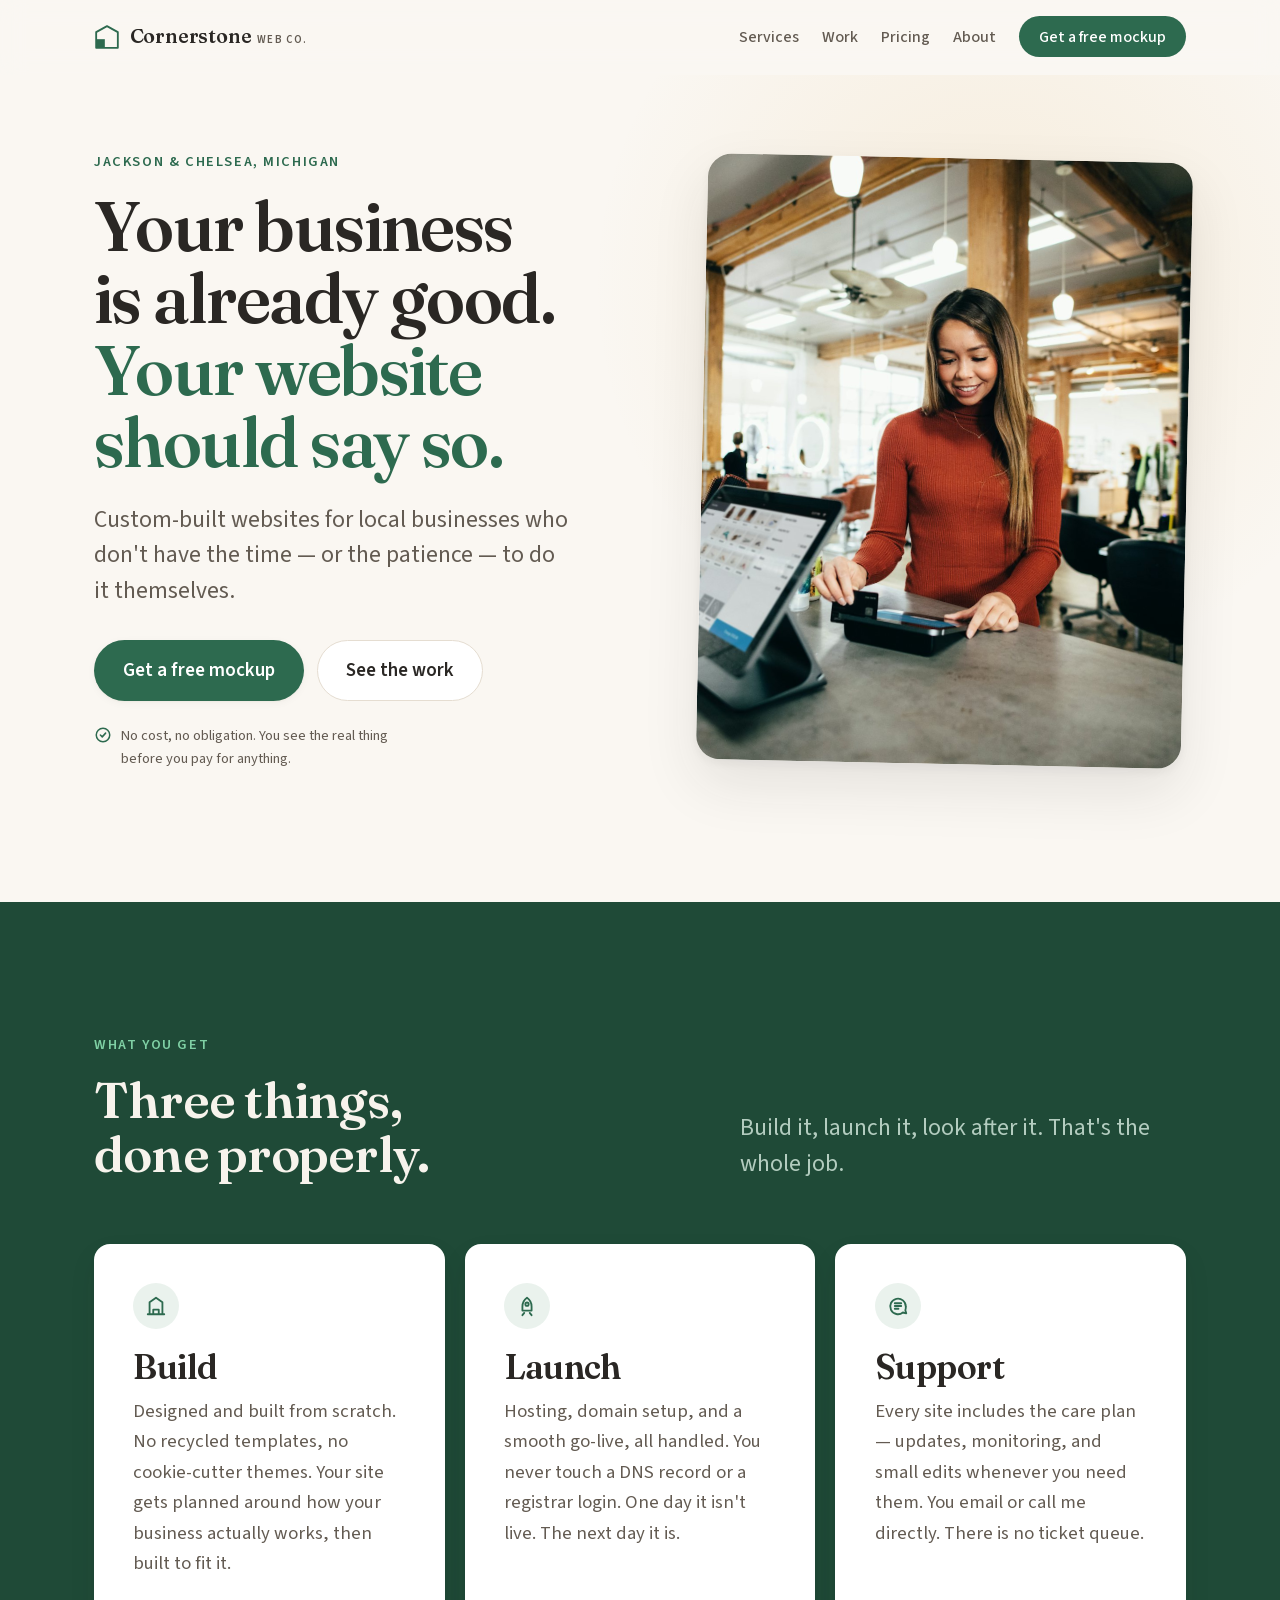
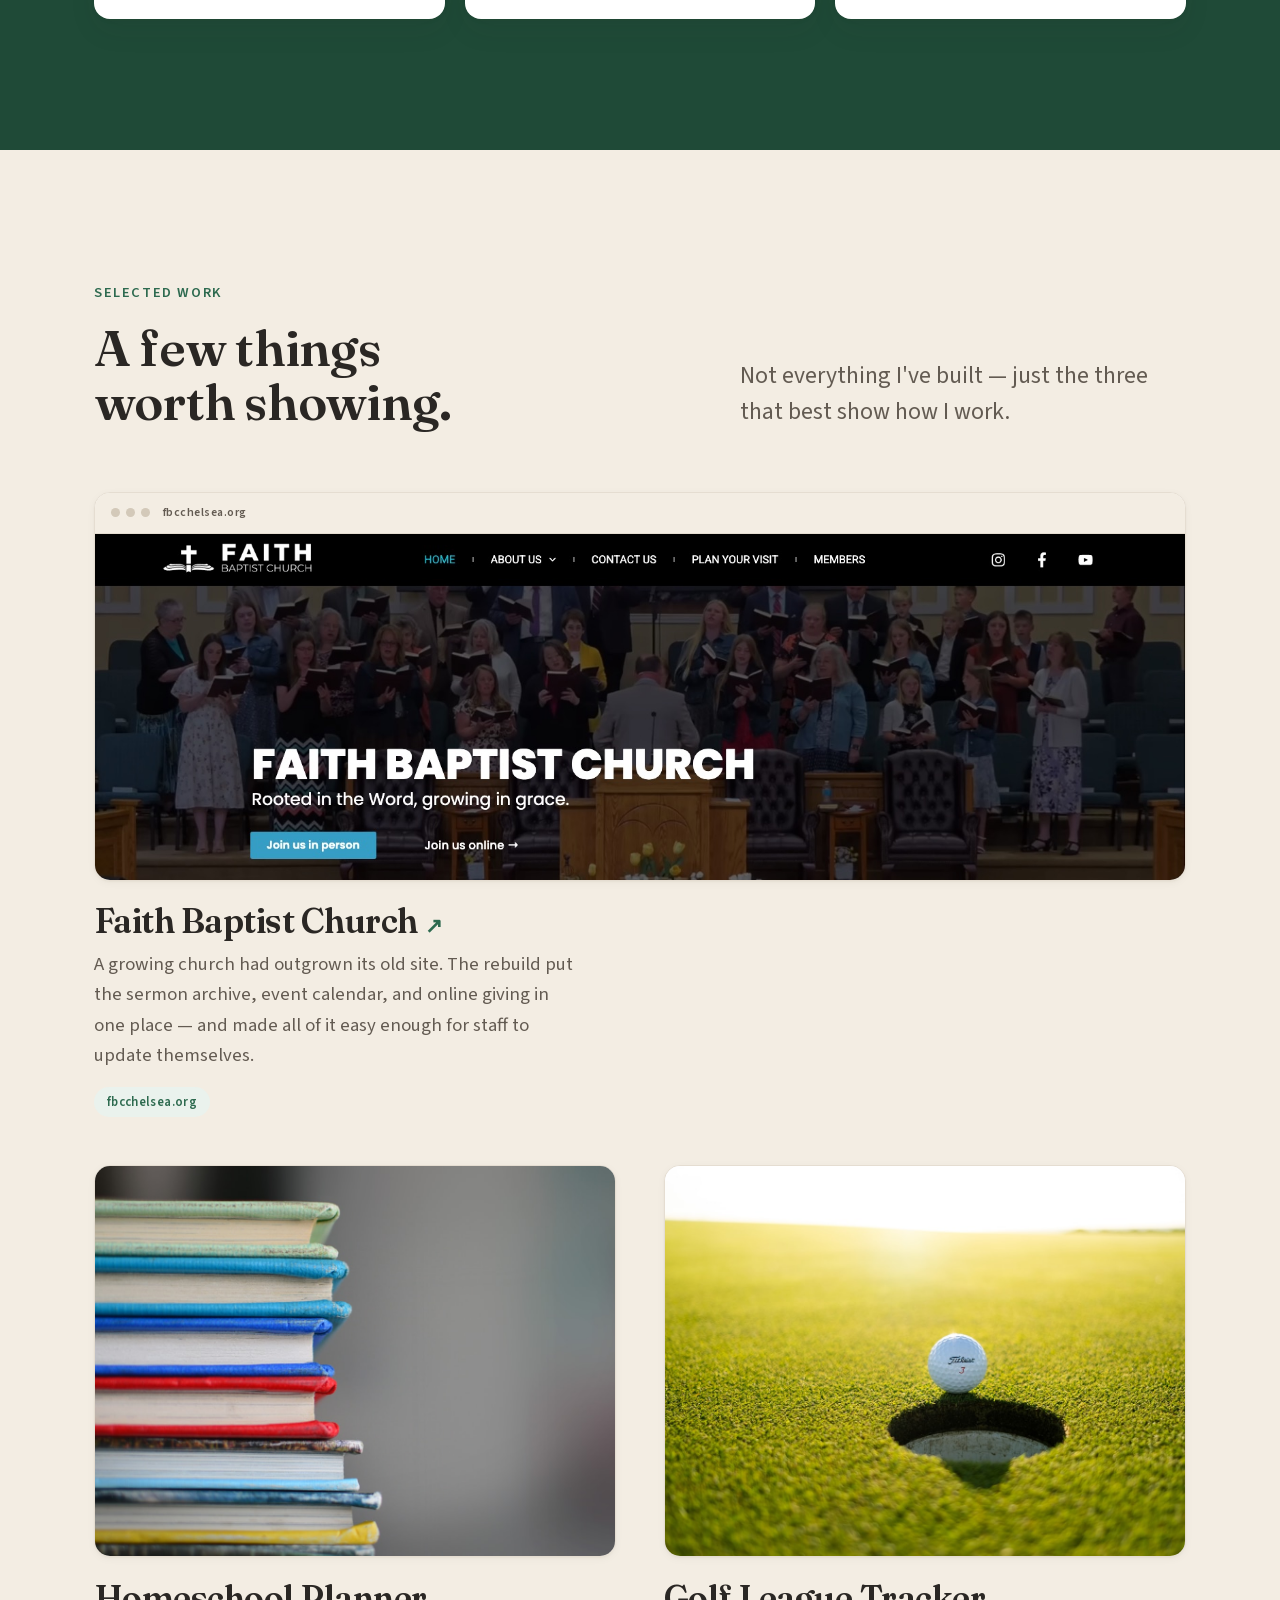
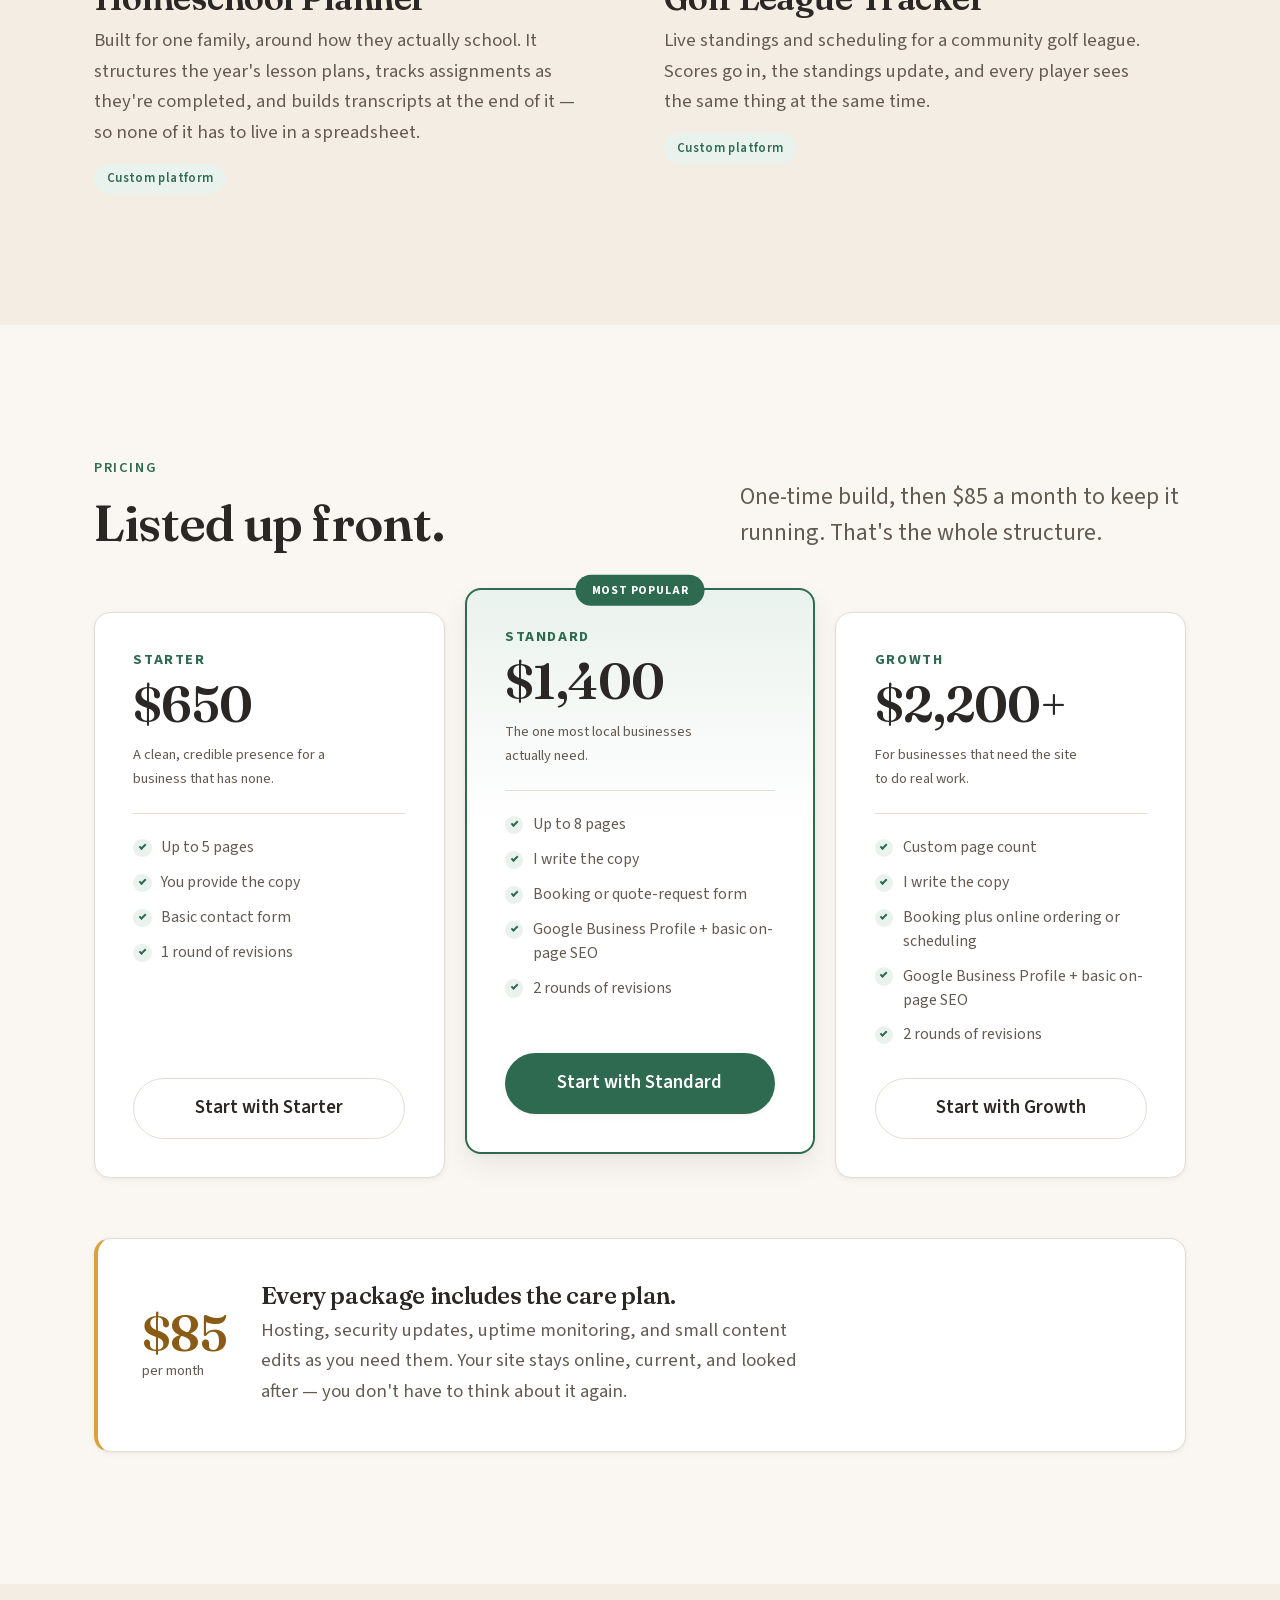
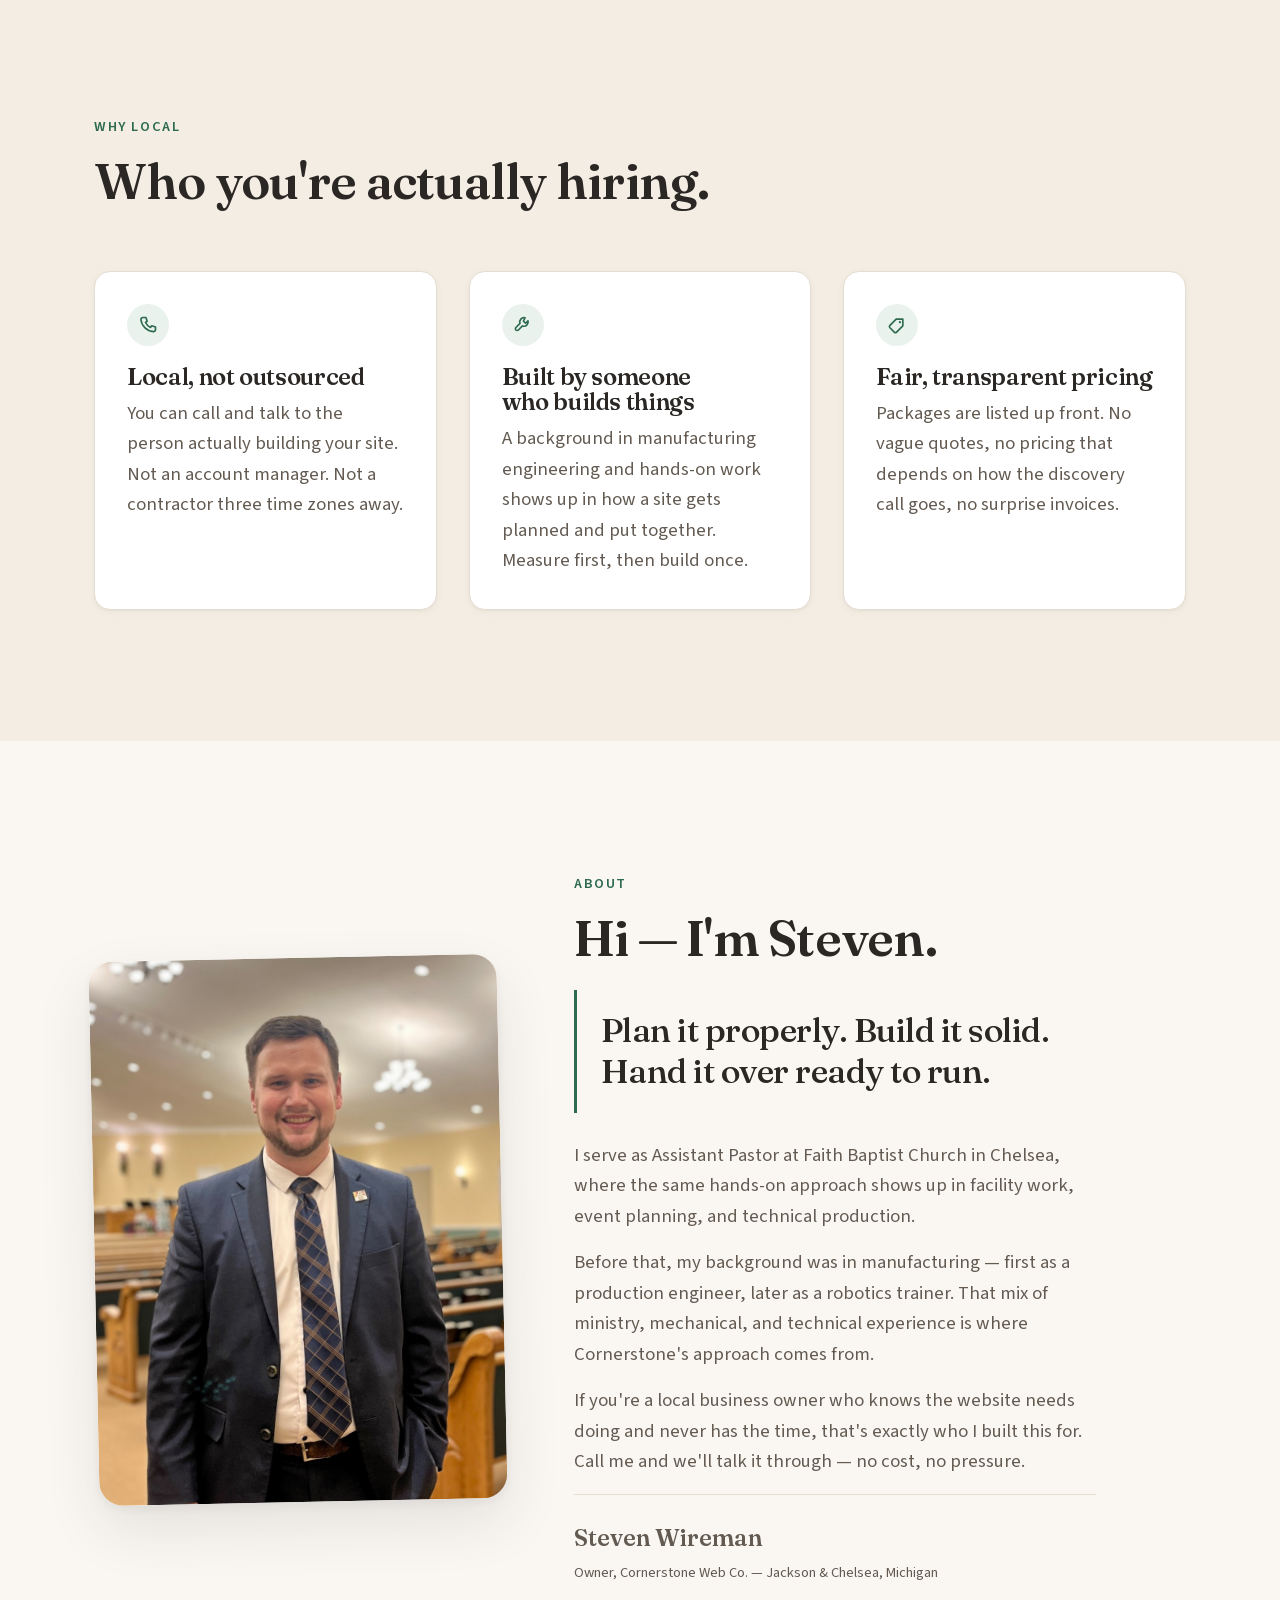
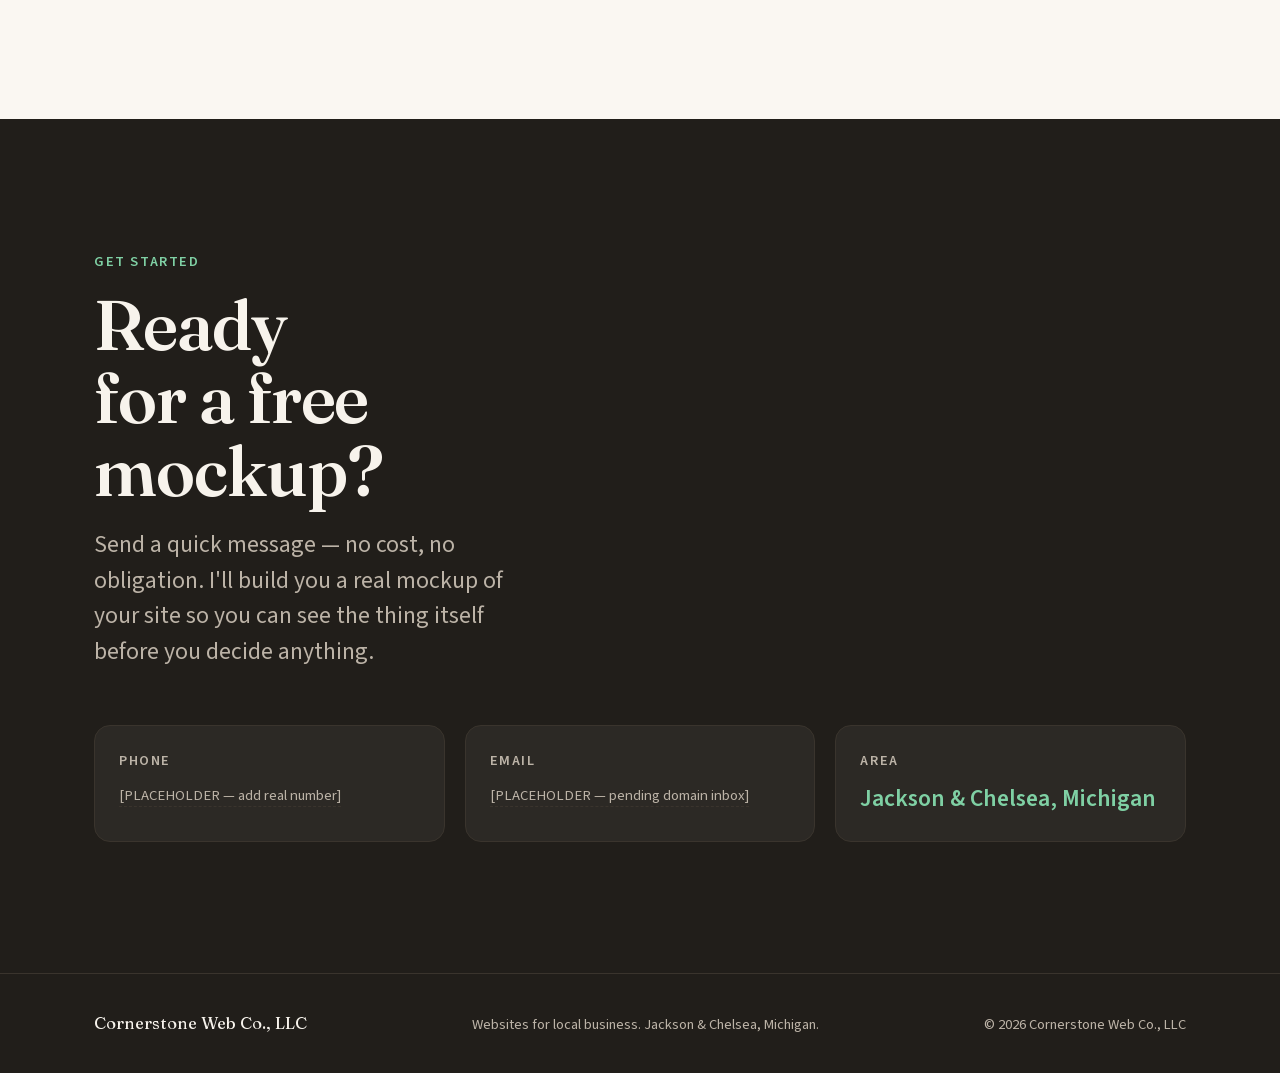
==== commit 11ec4f70: "Green services section; correct the homeschool project description - Services now sits on a deep gre" ====
--- a/index.html
+++ b/index.html
@@ -141,7 +141,7 @@
   <!-- ============================================================
        SERVICES
        ============================================================ -->
-  <section class="section" id="services">
+  <section class="section section--green" id="services">
     <div class="shell">
 
       <header class="section__head section__head--split reveal">
@@ -263,11 +263,11 @@
                    width="1100" height="825" loading="lazy" decoding="async">
             </figure>
             <div class="work__meta">
-              <h3 class="work__title">Homeschool Co-op Scheduler</h3>
+              <h3 class="work__title">Homeschool Planner</h3>
               <p class="work__desc">
-                A multi-family co-op was running its entire schedule on spreadsheets
-                passed around by email. Now it's a custom scheduling and lesson-tracking
-                platform. One source of truth, no attachments.
+                Built for one family, around how they actually school. It structures the
+                year's lesson plans, tracks assignments as they're completed, and builds
+                transcripts at the end of it — so none of it has to live in a spreadsheet.
               </p>
               <span class="work__tag">Custom platform</span>
             </div>
--- a/assets/css/style.css
+++ b/assets/css/style.css
@@ -68,7 +68,14 @@
   --accent:      #2D6A4F;
   --accent-deep: #235340;
   --accent-tint: #EAF2ED;
-  --accent-lift: #7FD0A4;  /* on the dark section only */
+  --accent-lift: #7FD0A4;  /* on dark/green sections only */
+
+  /* Full-bleed green section — a darker shade of the brand accent, so it reads
+     as the same colour family rather than a second green. Deliberately deeper
+     than --accent: at accent strength a full-width block reads flat, and white
+     cards need real separation to lift off it. */
+  --green-deep:    #1F4A37;
+  --on-green-soft: #B3CCBF;
   --amber:       #D9A03C;  /* decorative fills / rules only */
   --amber-ink:   #8A5B14;  /* amber as readable text */
 
@@ -200,6 +207,27 @@
   background: var(--ink-deep);
   color: var(--on-dark);
 }
+
+/* Green block, to break up the run of cream. White cards sit on top of it, so
+   card interiors keep the normal light-background colours — only the section's
+   own headings and lede need inverting. */
+.section--green {
+  background: var(--green-deep);
+  color: var(--on-dark);
+}
+.section--green .eyebrow { color: var(--accent-lift); }
+.section--green .section__lede { color: var(--on-green-soft); }
+/* The warm hairline border disappears against green; the shadow does the
+   lifting instead. */
+.section--green .service {
+  border-color: transparent;
+  box-shadow: var(--shadow-md);
+}
+
+/* Light cards declare their own text colour rather than inheriting it.
+   A section that flips `color` for its own headings (--green, --dark) would
+   otherwise leak ivory text into a white card and render it invisible. */
+.service, .tier, .trust__item, .retainer { color: var(--ink); }
 
 /* Eyebrow — letterspaced sans, not monospace. The mono was part of what read
    as technical and cold; small caps in the body face reads warmer. */
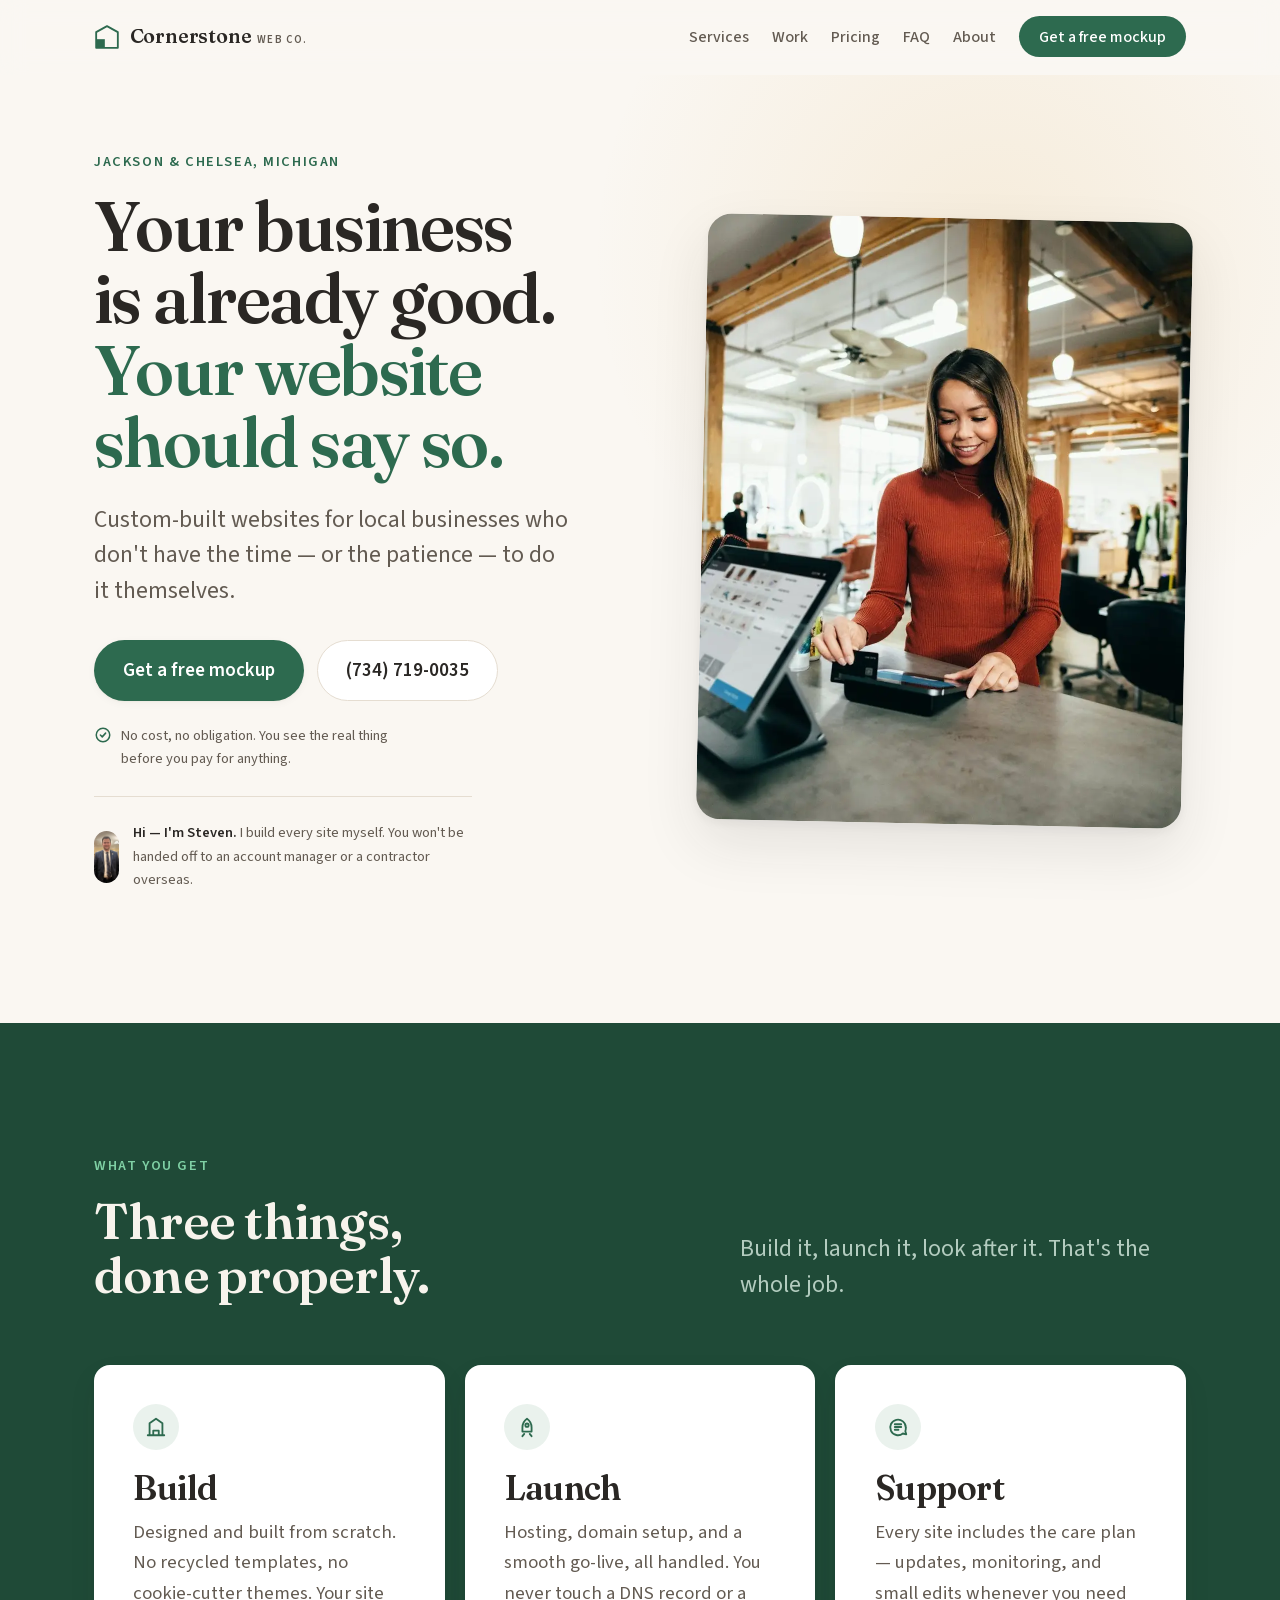
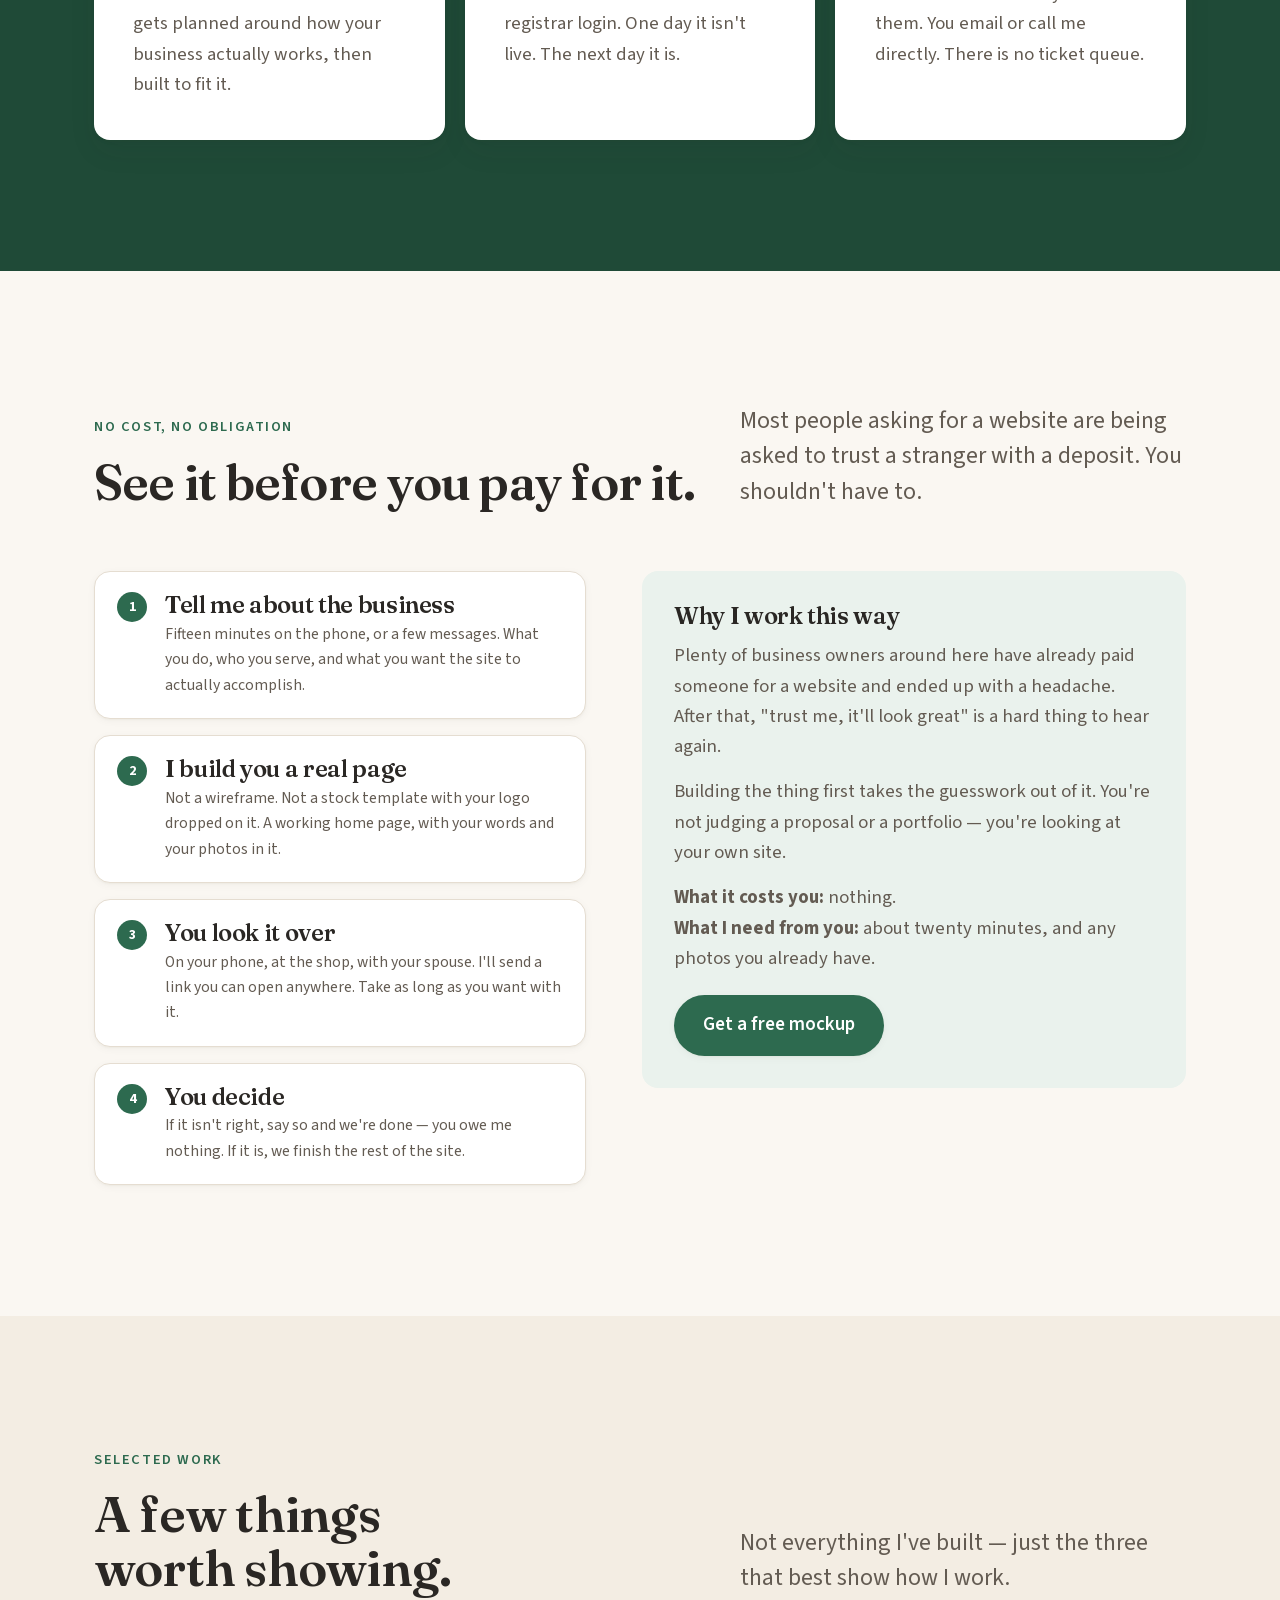
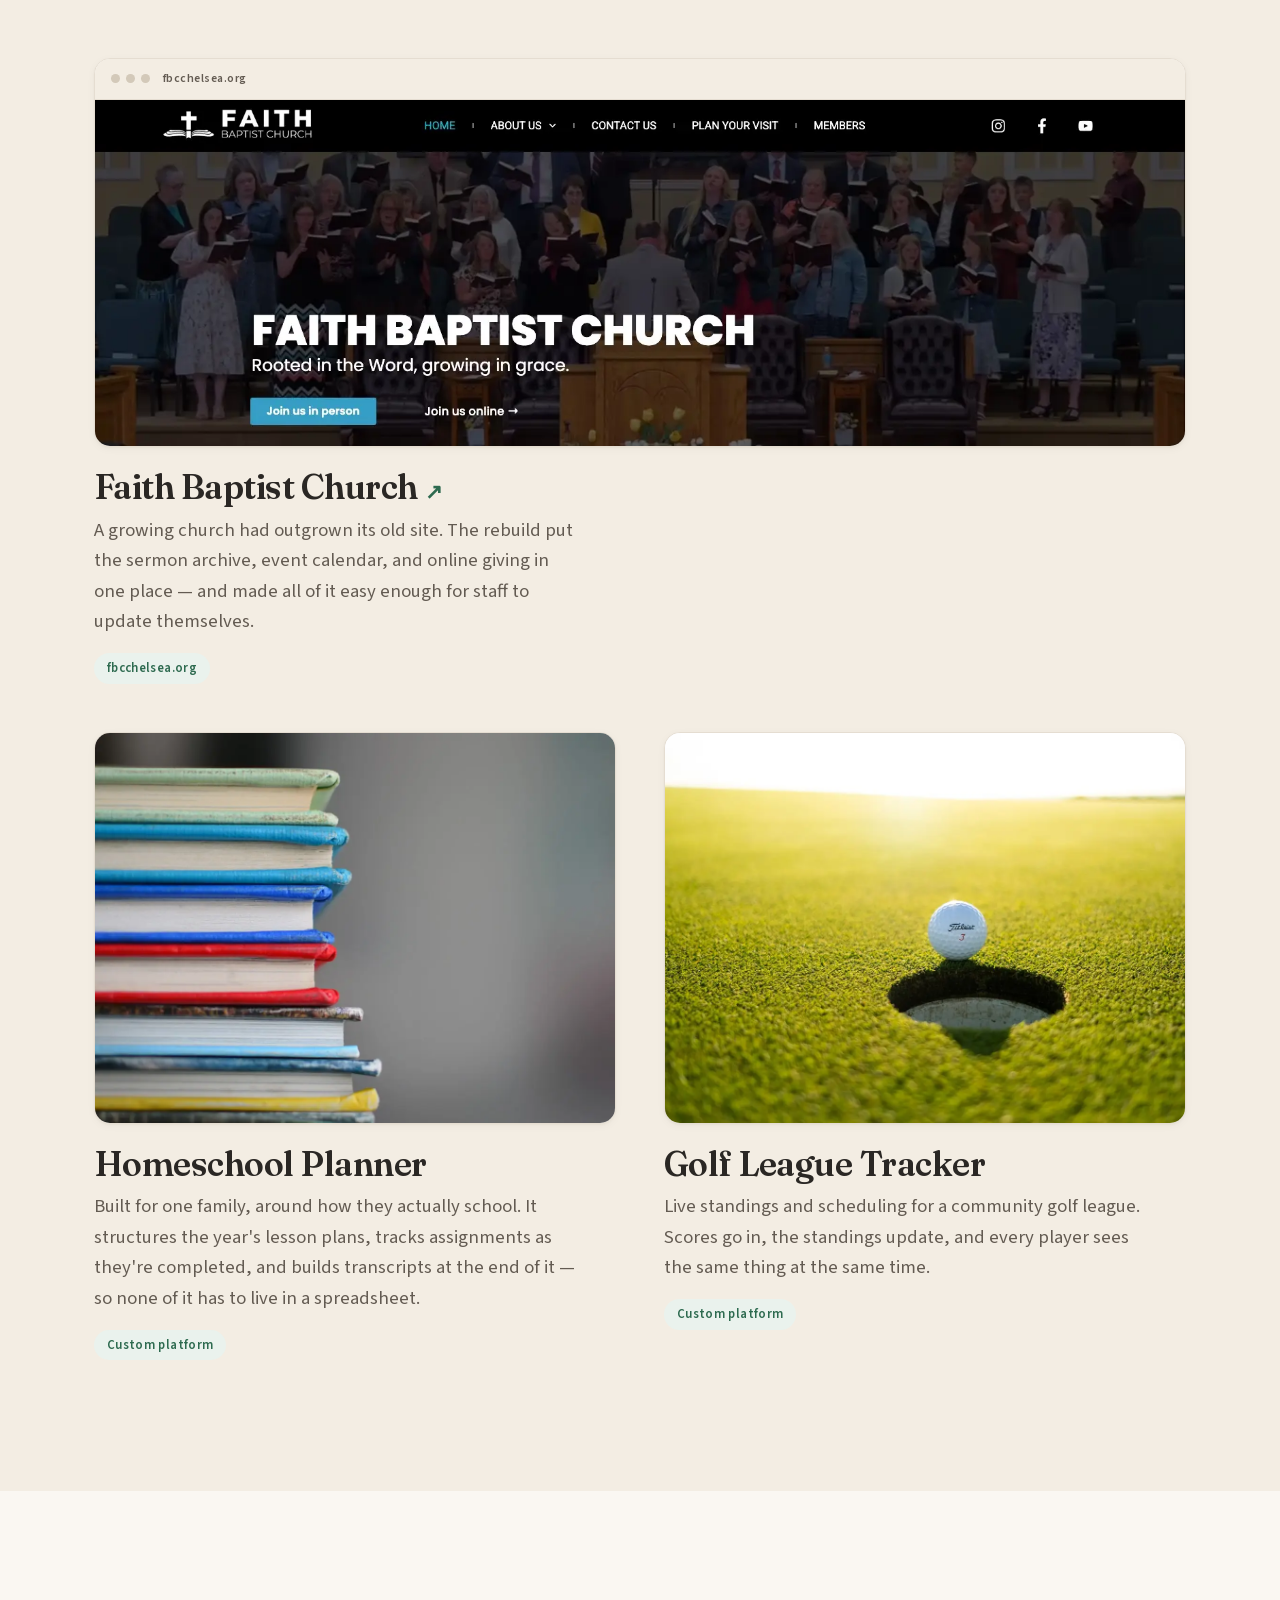
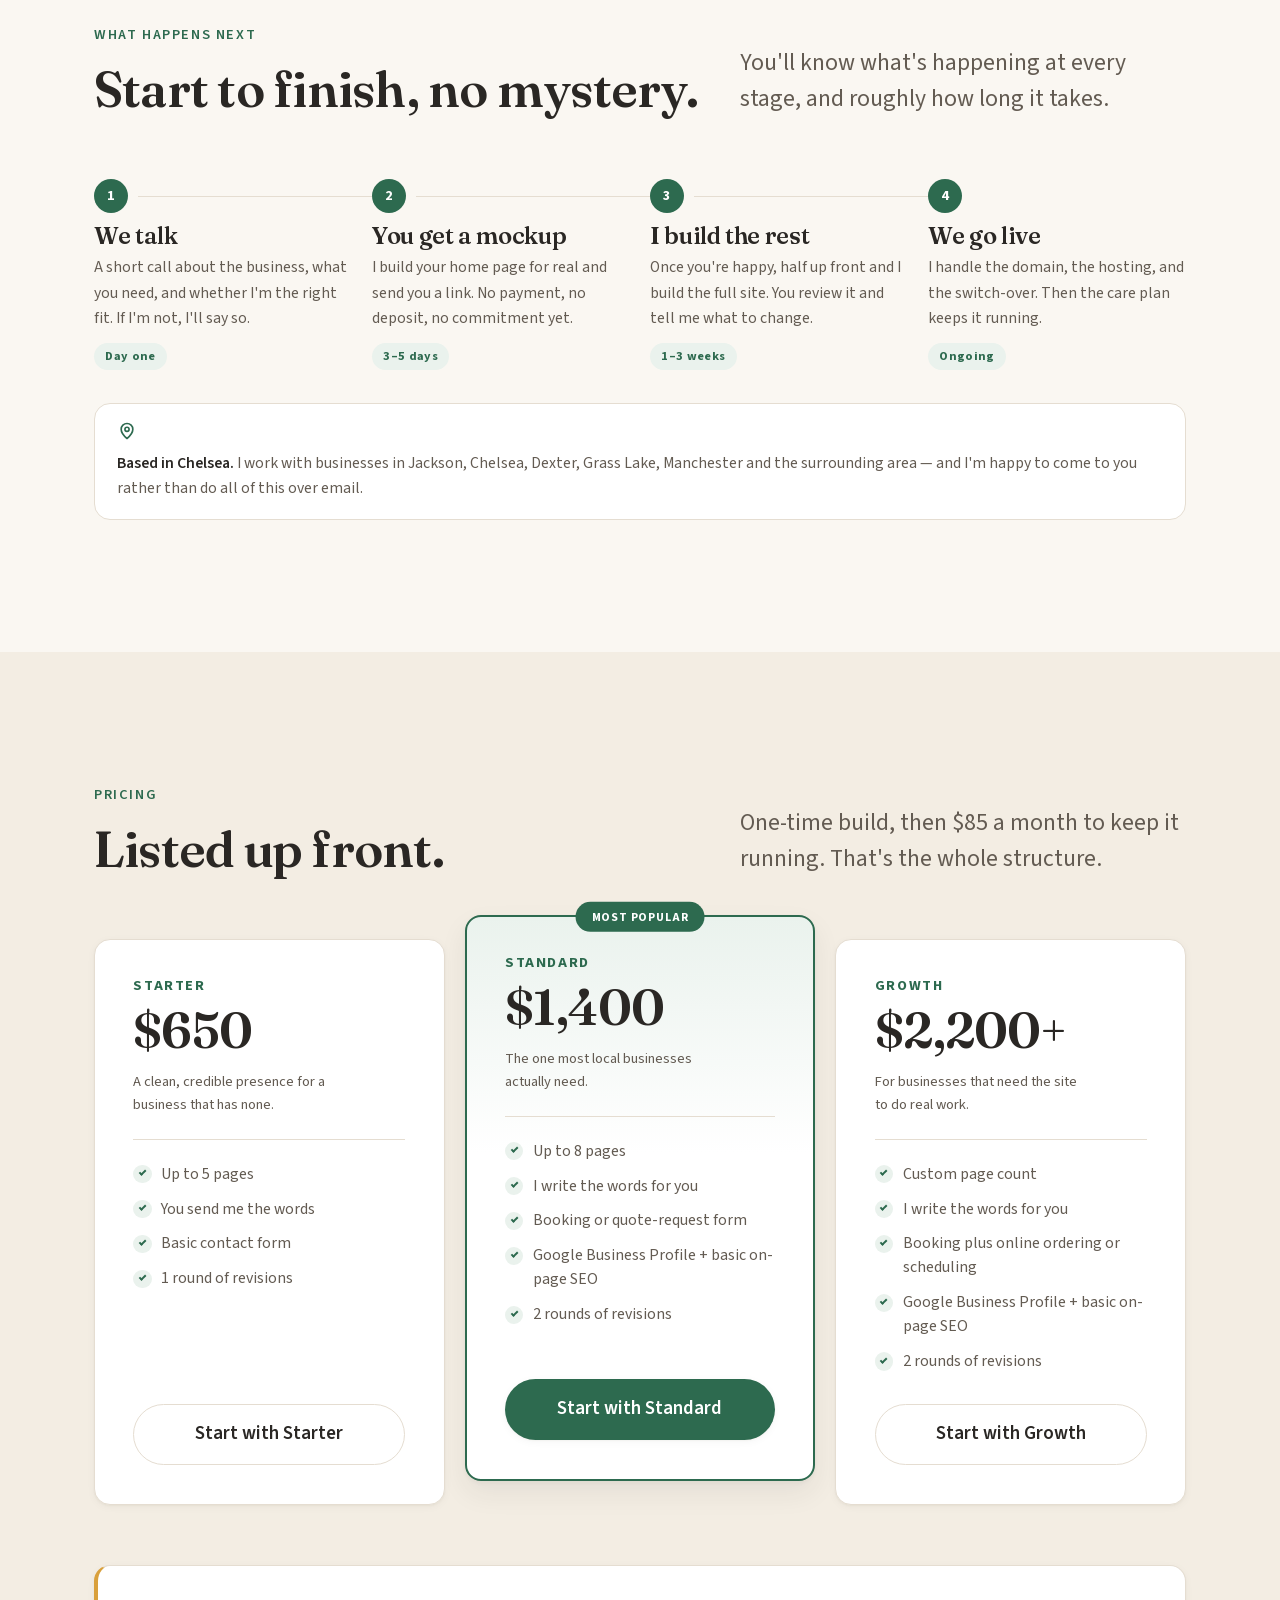
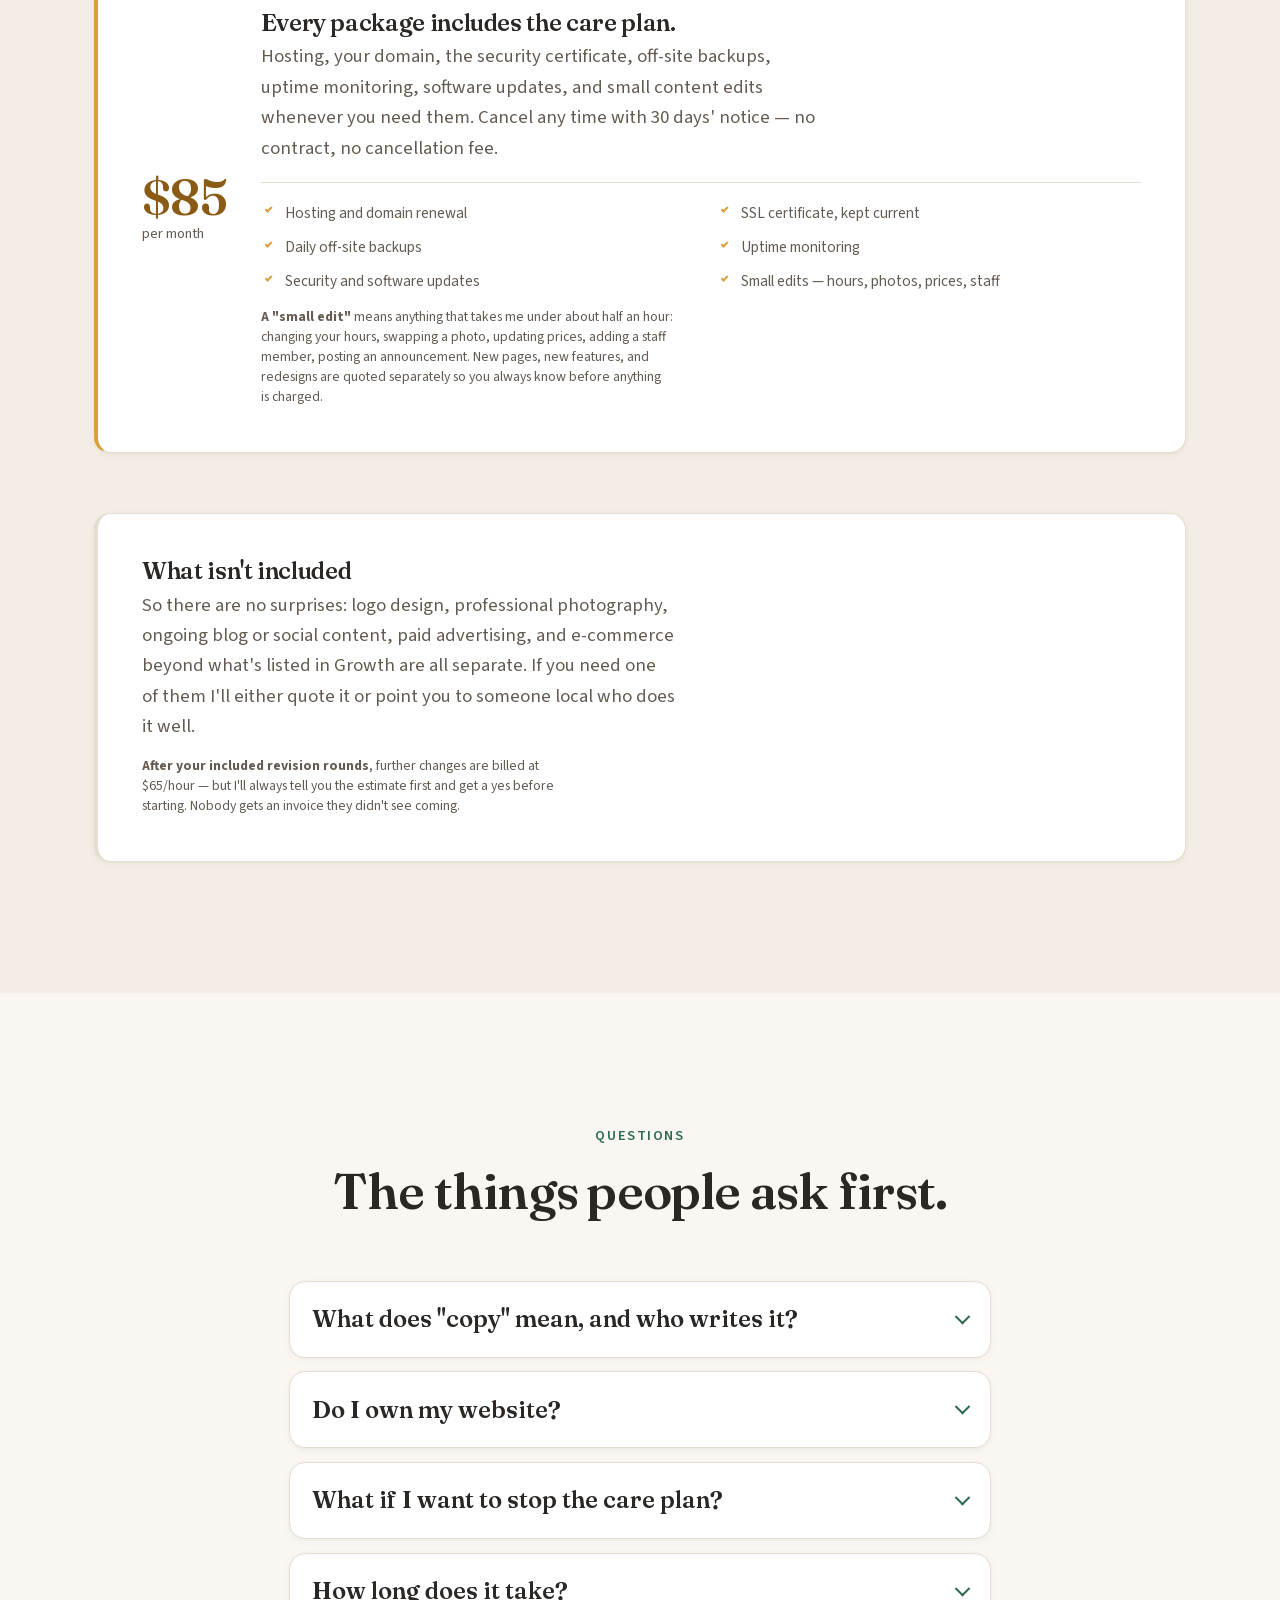
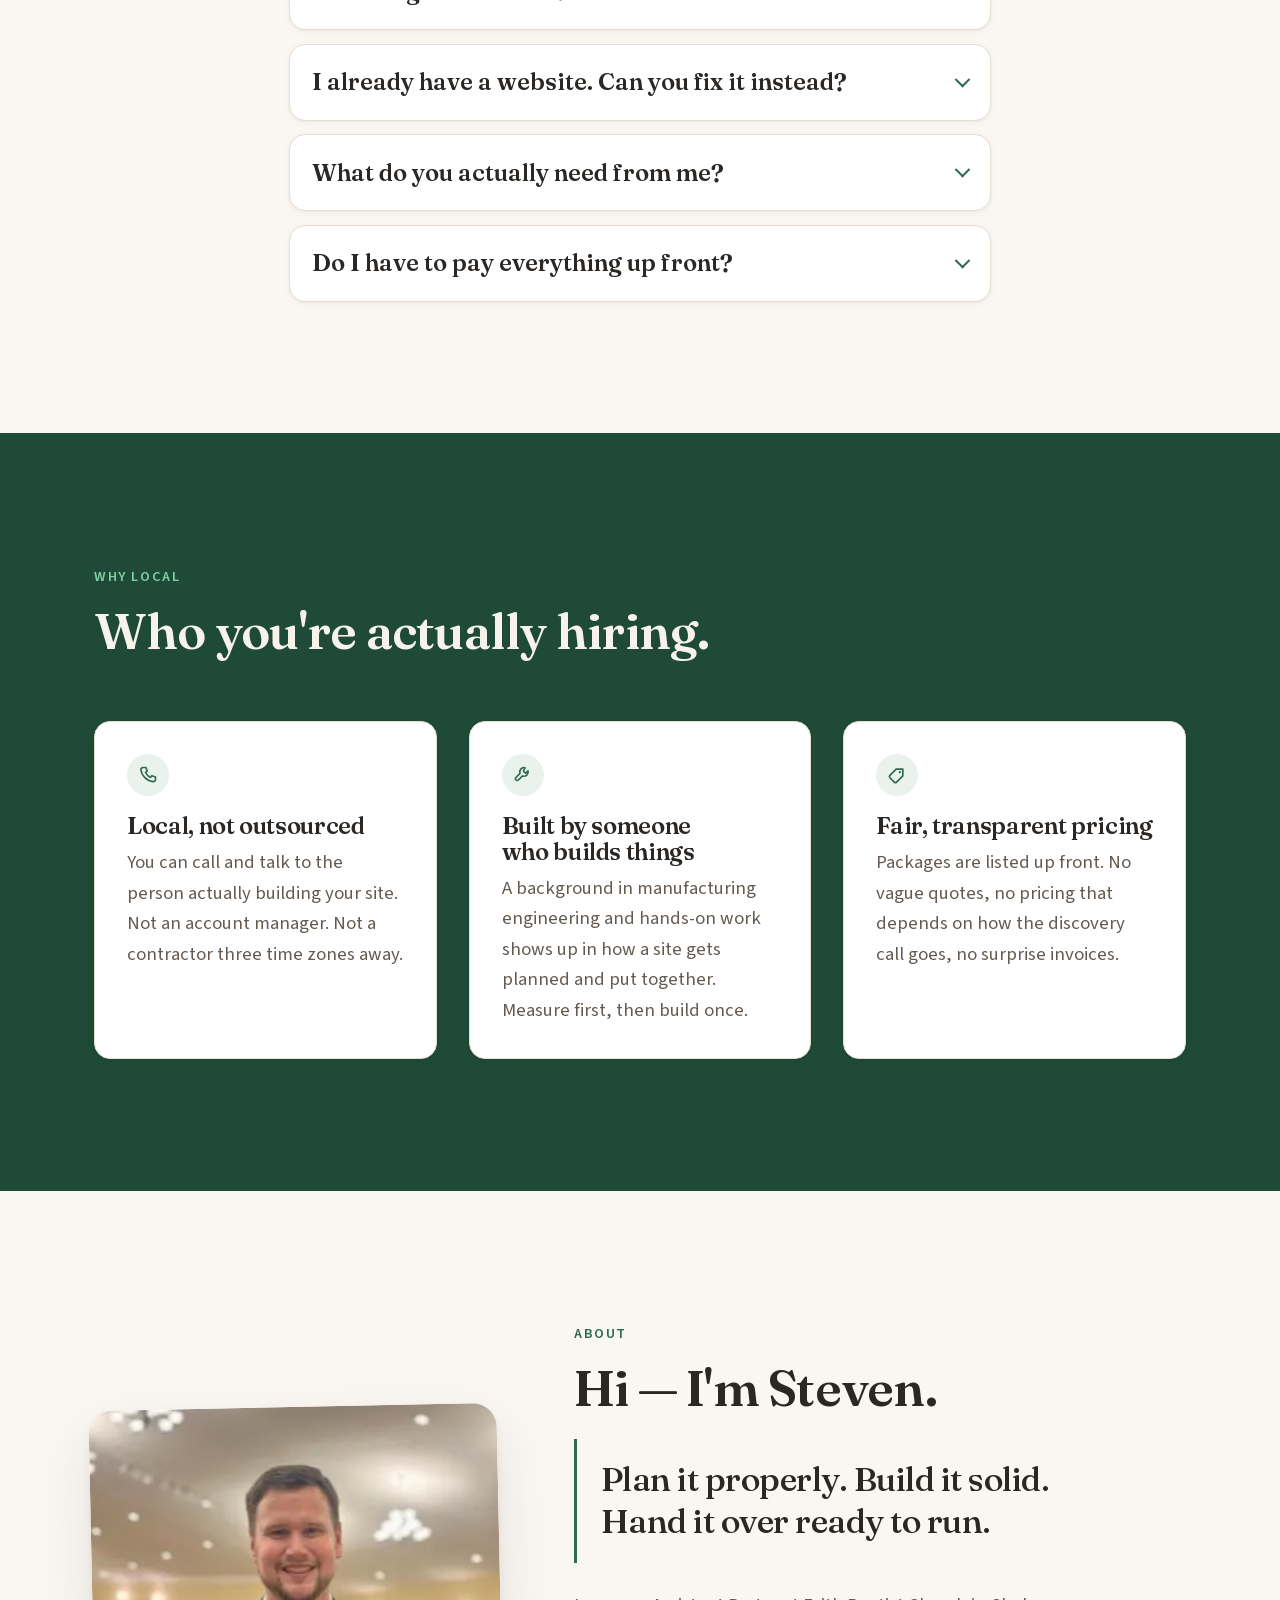
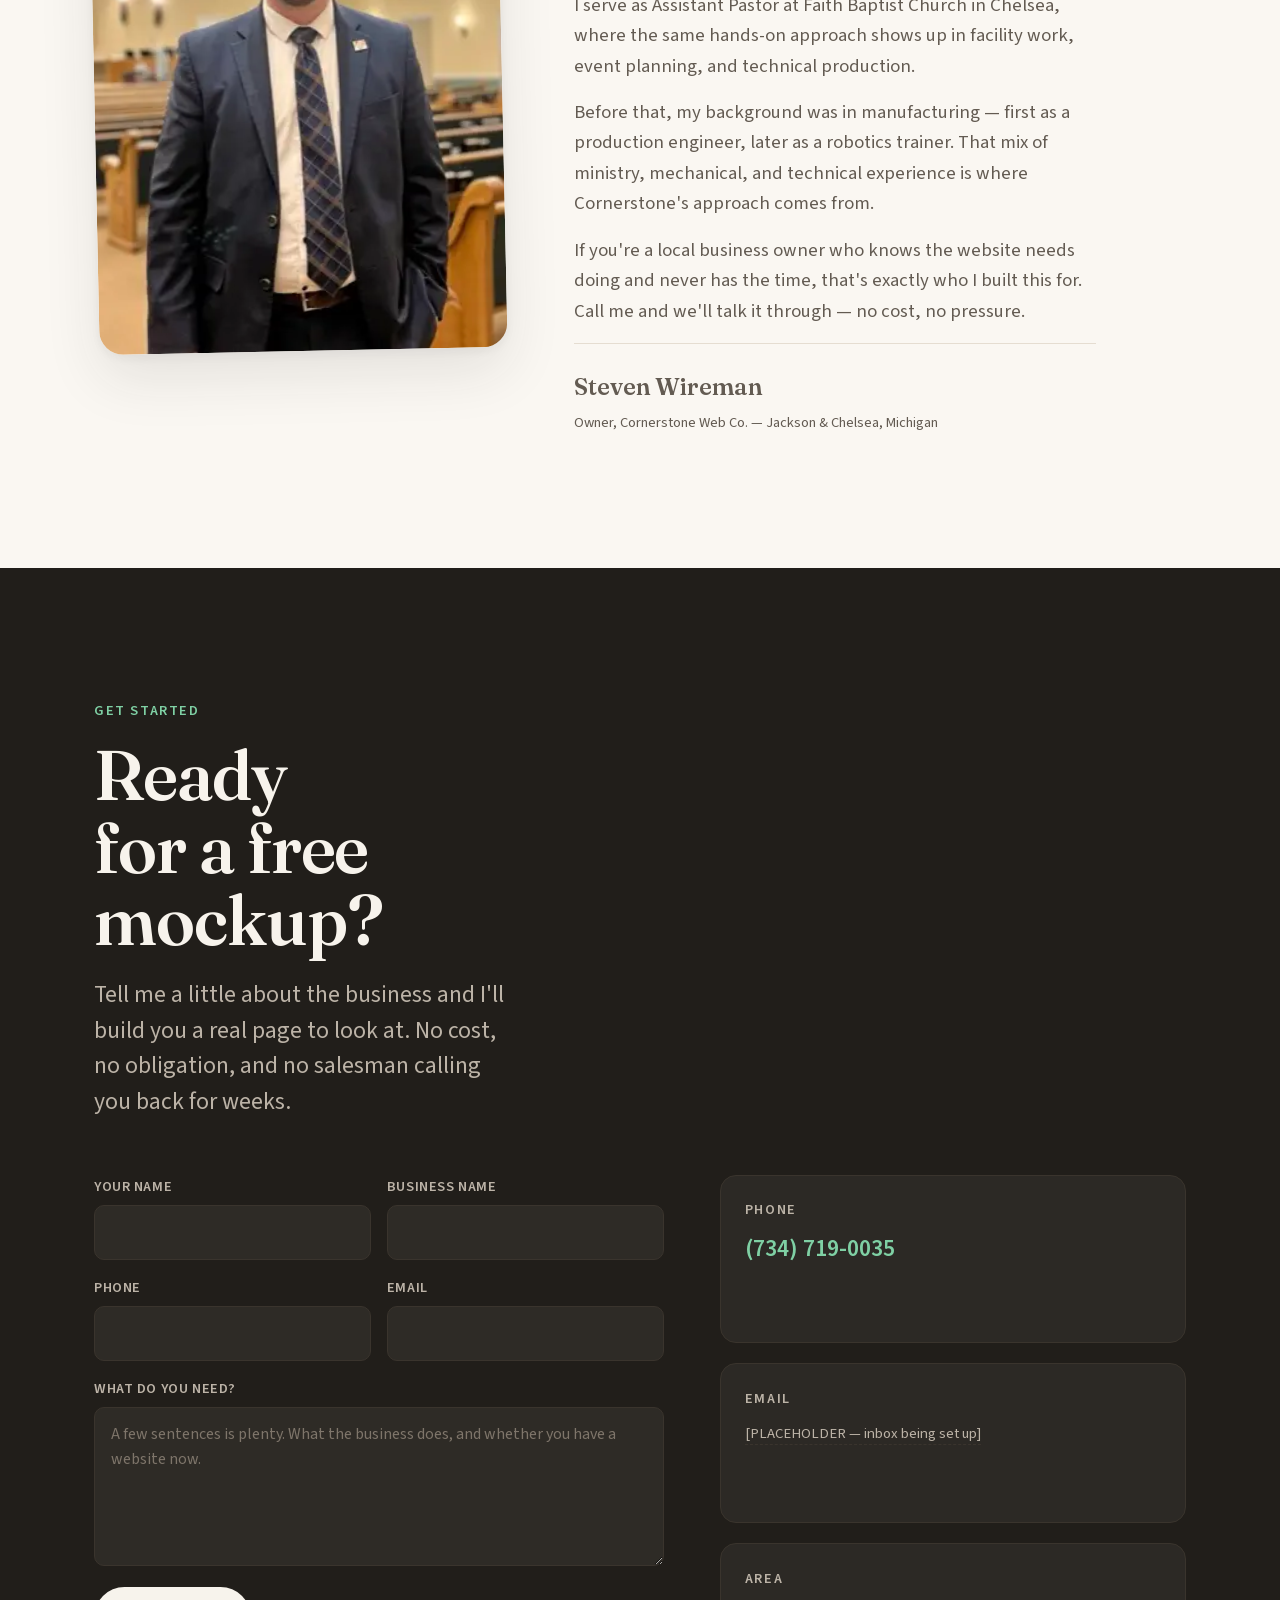
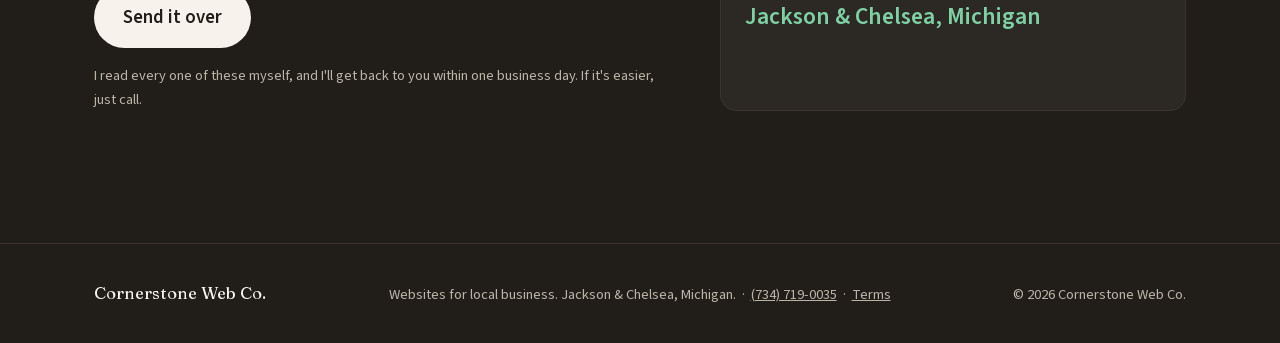
==== commit deabd74d: "Conversion pass: form, mockup offer, process, FAQ, real phone number Contact and credibility: - Real" ====
--- a/index.html
+++ b/index.html
@@ -4,49 +4,77 @@
 <meta charset="utf-8">
 <meta name="viewport" content="width=device-width, initial-scale=1">
 
-<title>Cornerstone Web Co. — Custom Websites for Jackson &amp; Chelsea, Michigan</title>
-<meta name="description" content="Custom-built websites for local businesses in Jackson and Chelsea, Michigan. Built from scratch, launched for you, and looked after every month. Free mockup before you pay anything.">
-
-<link rel="canonical" href="https://cornerstonewebco.com/">
+<title>Cornerstone Web Co. — Website Design in Jackson &amp; Chelsea, Michigan</title>
+<meta name="description" content="Custom-built websites for local businesses in Jackson and Chelsea, Michigan. I build you a free mockup first, so you see the real thing before you pay anything. Packages from $650.">
+
+<link rel="canonical" href="https://thecornerstonewebco.com/">
 <meta name="theme-color" content="#FAF7F2">
 
-<!-- Open Graph / social. og:image must be an absolute URL, so this tag needs
-     the real domain before launch. -->
 <meta property="og:type" content="website">
-<meta property="og:title" content="Cornerstone Web Co. — Custom Websites for Jackson &amp; Chelsea, Michigan">
-<meta property="og:description" content="Custom-built websites for local businesses who don't have the time to do it themselves. Free mockup, no obligation.">
-<meta property="og:url" content="https://cornerstonewebco.com/">
-<meta property="og:image" content="https://cornerstonewebco.com/assets/img/og-cover.jpg">
+<meta property="og:site_name" content="Cornerstone Web Co.">
+<meta property="og:title" content="Website Design in Jackson &amp; Chelsea, Michigan">
+<meta property="og:description" content="Custom-built websites for local businesses. See a free mockup of your site before you pay anything.">
+<meta property="og:url" content="https://thecornerstonewebco.com/">
+<meta property="og:image" content="https://thecornerstonewebco.com/assets/img/og-cover.jpg">
+<meta property="og:image:width" content="1200">
+<meta property="og:image:height" content="630">
 <meta property="og:locale" content="en_US">
 <meta name="twitter:card" content="summary_large_image">
 
 <link rel="icon" href="assets/img/favicon.svg" type="image/svg+xml">
-
-<!-- Fonts are self-hosted and render-critical, so preload both. crossorigin is
-     required on font preloads even same-origin, or the browser fetches twice. -->
+<link rel="apple-touch-icon" href="assets/img/apple-touch-icon.png">
+
+<!-- Self-hosted and render-critical, so preload both. crossorigin is required
+     on font preloads even same-origin, or the browser fetches them twice. -->
 <link rel="preload" href="assets/fonts/fraunces-latin-var.woff2" as="font" type="font/woff2" crossorigin>
 <link rel="preload" href="assets/fonts/source-sans-3-latin-var.woff2" as="font" type="font/woff2" crossorigin>
 <link rel="stylesheet" href="assets/css/style.css">
 
-<!-- Turns ON the hidden-then-reveal behaviour. Without JS the class never
-     lands, every element stays visible, and the page reads as plain HTML.
-     Inline so it applies before first paint — no flash. -->
 <script>document.documentElement.classList.add('js');</script>
 
 <script type="application/ld+json">
 {
   "@context": "https://schema.org",
   "@type": "ProfessionalService",
-  "name": "Cornerstone Web Co., LLC",
+  "name": "Cornerstone Web Co.",
   "description": "Custom website design and development for local small businesses in Jackson and Chelsea, Michigan.",
-  "url": "https://cornerstonewebco.com/",
+  "url": "https://thecornerstonewebco.com/",
+  "telephone": "+1-734-719-0035",
   "founder": { "@type": "Person", "name": "Steven Wireman" },
   "areaServed": [
     { "@type": "City", "name": "Jackson", "addressRegion": "MI" },
-    { "@type": "City", "name": "Chelsea", "addressRegion": "MI" }
+    { "@type": "City", "name": "Chelsea", "addressRegion": "MI" },
+    { "@type": "City", "name": "Dexter", "addressRegion": "MI" },
+    { "@type": "City", "name": "Grass Lake", "addressRegion": "MI" }
   ],
-  "address": { "@type": "PostalAddress", "addressRegion": "MI", "addressCountry": "US" },
-  "priceRange": "$650-$2200+"
+  "address": { "@type": "PostalAddress", "addressLocality": "Chelsea", "addressRegion": "MI", "addressCountry": "US" },
+  "priceRange": "$650-$2200+",
+  "makesOffer": [
+    { "@type": "Offer", "name": "Starter website", "price": "650", "priceCurrency": "USD" },
+    { "@type": "Offer", "name": "Standard website", "price": "1400", "priceCurrency": "USD" },
+    { "@type": "Offer", "name": "Growth website", "price": "2200", "priceCurrency": "USD" }
+  ]
+}
+</script>
+
+<!-- FAQ structured data. Mirrors the visible FAQ below word for word — Google
+     penalises markup that doesn't match what the user actually sees. -->
+<script type="application/ld+json">
+{
+  "@context": "https://schema.org",
+  "@type": "FAQPage",
+  "mainEntity": [
+    { "@type": "Question", "name": "What does \"copy\" mean, and who writes it?",
+      "acceptedAnswer": { "@type": "Answer", "text": "Copy just means the words on your website. On Starter you send me the words, or I use what's already on your old site or Facebook page. On Standard and Growth I write them for you, based on a half-hour conversation about what you do and who you serve." } },
+    { "@type": "Question", "name": "Do I own my website?",
+      "acceptedAnswer": { "@type": "Answer", "text": "Yes. You own the domain, the content, and the finished site. If you ever leave, I hand over the files and transfer the domain to you. Nothing is held hostage." } },
+    { "@type": "Question", "name": "What if I want to stop the care plan?",
+      "acceptedAnswer": { "@type": "Answer", "text": "Cancel any time with 30 days' notice. There is no contract and no cancellation fee. I will help you move the site to another host and hand over everything." } },
+    { "@type": "Question", "name": "How long does it take?",
+      "acceptedAnswer": { "@type": "Answer", "text": "The free mockup takes three to five days. After that, a Starter site is usually about a week, Standard two to three weeks, and Growth depends on what it needs to do." } },
+    { "@type": "Question", "name": "I already have a website. Can you fix it instead?",
+      "acceptedAnswer": { "@type": "Answer", "text": "Usually I rebuild rather than patch. Most older sites are built on themes and plugins that cost more to untangle than to replace. I will tell you honestly if yours is worth keeping." } }
+  ]
 }
 </script>
 </head>
@@ -74,6 +102,7 @@
         <li><a href="#services">Services</a></li>
         <li><a href="#work">Work</a></li>
         <li><a href="#pricing">Pricing</a></li>
+        <li><a href="#faq">FAQ</a></li>
         <li><a href="#about">About</a></li>
         <li><a class="nav__cta" href="#contact">Get a free mockup</a></li>
       </ul>
@@ -89,9 +118,7 @@
 
 <main id="main">
 
-  <!-- ============================================================
-       HERO
-       ============================================================ -->
+  <!-- ============================================================ HERO -->
   <section class="hero" id="top">
     <div class="shell hero__grid">
 
@@ -110,7 +137,7 @@
 
         <div class="hero__actions">
           <a class="btn btn--accent" href="#contact">Get a free mockup</a>
-          <a class="btn btn--outline" href="#work">See the work</a>
+          <a class="btn btn--outline" href="tel:+17347190035">(734) 719-0035</a>
         </div>
 
         <p class="hero__note">
@@ -121,26 +148,34 @@
           </svg>
           <span>No cost, no obligation. You see the real thing before you pay for anything.</span>
         </p>
+
+        <!-- Trust line: put the face high on the page, not only in About. -->
+        <div class="hero__trust">
+          <picture>
+            <source type="image/webp" srcset="assets/img/steven-450.webp">
+            <img src="assets/img/steven.jpg" alt="Steven Wireman"
+               width="900" height="1200" loading="eager" decoding="async">
+          </picture>
+          <p><strong>Hi — I'm Steven.</strong> I build every site myself. You won't be
+             handed off to an account manager or a contractor overseas.</p>
+        </div>
       </div>
 
       <figure class="hero__media">
-        <!--
-          Warm, human, local-business scene. If you'd rather show a real
-          Jackson or Chelsea business you've photographed yourself, swap this
-          file and keep the 4:5 ratio (1100x1375) — nothing else changes.
-        -->
-        <img src="assets/img/hero.jpg"
+        <picture>
+            <source type="image/webp" srcset="assets/img/hero-550.webp 550w, assets/img/hero-1100.webp 1100w"
+                    sizes="(min-width: 900px) 46vw, 92vw">
+            <img src="assets/img/hero.jpg"
              alt="A shop owner serving a customer at the counter of a bright local store"
              width="1100" height="1375" fetchpriority="high" decoding="async">
+          </picture>
       </figure>
 
     </div>
   </section>
 
 
-  <!-- ============================================================
-       SERVICES
-       ============================================================ -->
+  <!-- ============================================================ SERVICES -->
   <section class="section section--green" id="services">
     <div class="shell">
 
@@ -209,9 +244,87 @@
   </section>
 
 
-  <!-- ============================================================
-       WORK — curated, not exhaustive. Three projects only, on purpose.
-       ============================================================ -->
+  <!-- ============================================================ FREE MOCKUP
+       The strongest offer on the page, so it gets a section of its own
+       rather than one line in the hero. -->
+  <section class="section" id="mockup">
+    <div class="shell">
+
+      <header class="section__head section__head--split reveal">
+        <div>
+          <p class="eyebrow">No cost, no obligation</p>
+          <h2 class="section__title">See it before you pay for it.</h2>
+        </div>
+        <p class="section__lede">
+          Most people asking for a website are being asked to trust a stranger with a
+          deposit. You shouldn't have to.
+        </p>
+      </header>
+
+      <div class="mockup">
+
+        <ol class="mockup__steps reveal">
+          <li class="mockup__step">
+            <span class="mockup__num" aria-hidden="true">1</span>
+            <div>
+              <h3>Tell me about the business</h3>
+              <p>Fifteen minutes on the phone, or a few messages. What you do, who you
+                 serve, and what you want the site to actually accomplish.</p>
+            </div>
+          </li>
+          <li class="mockup__step">
+            <span class="mockup__num" aria-hidden="true">2</span>
+            <div>
+              <h3>I build you a real page</h3>
+              <p>Not a wireframe. Not a stock template with your logo dropped on it.
+                 A working home page, with your words and your photos in it.</p>
+            </div>
+          </li>
+          <li class="mockup__step">
+            <span class="mockup__num" aria-hidden="true">3</span>
+            <div>
+              <h3>You look it over</h3>
+              <p>On your phone, at the shop, with your spouse. I'll send a link you can
+                 open anywhere. Take as long as you want with it.</p>
+            </div>
+          </li>
+          <li class="mockup__step">
+            <span class="mockup__num" aria-hidden="true">4</span>
+            <div>
+              <h3>You decide</h3>
+              <p>If it isn't right, say so and we're done — you owe me nothing. If it is,
+                 we finish the rest of the site.</p>
+            </div>
+          </li>
+        </ol>
+
+        <aside class="mockup__aside reveal">
+          <h3>Why I work this way</h3>
+          <p>
+            Plenty of business owners around here have already paid someone for a website
+            and ended up with a headache. After that, "trust me, it'll look great" is a
+            hard thing to hear again.
+          </p>
+          <p>
+            Building the thing first takes the guesswork out of it. You're not judging a
+            proposal or a portfolio — you're looking at your own site.
+          </p>
+          <p>
+            <strong>What it costs you:</strong> nothing.<br>
+            <strong>What I need from you:</strong> about twenty minutes, and any photos
+            you already have.
+          </p>
+          <p style="margin-top:1.25rem">
+            <a class="btn btn--accent" href="#contact">Get a free mockup</a>
+          </p>
+        </aside>
+
+      </div>
+    </div>
+  </section>
+
+
+  <!-- ============================================================ WORK -->
   <section class="section section--warm" id="work">
     <div class="shell">
 
@@ -230,15 +343,17 @@
         <article class="work__item reveal">
           <a class="work__link" href="https://fbcchelsea.org" target="_blank" rel="noopener noreferrer">
             <figure class="work__figure work__figure--framed">
-              <!-- Decorative chrome. The address is repeated as real text
-                   below, so there's nothing here a screen reader needs. -->
               <span class="chrome" aria-hidden="true">
                 <span class="chrome__dots"><i></i><i></i><i></i></span>
                 <span class="chrome__url">fbcchelsea.org</span>
               </span>
-              <img src="assets/img/work-faith-baptist.jpg"
+              <picture>
+            <source type="image/webp" srcset="assets/img/work-faith-baptist-800.webp 800w, assets/img/work-faith-baptist-1600.webp 1600w"
+                    sizes="(min-width: 780px) 92vw, 96vw">
+            <img src="assets/img/work-faith-baptist.jpg"
                    alt="The Faith Baptist Church homepage: the congregation singing behind the headline &quot;Rooted in the Word, growing in grace&quot;"
                    width="1600" height="508" loading="lazy" decoding="async">
+          </picture>
             </figure>
             <div class="work__meta">
               <h3 class="work__title">
@@ -258,9 +373,13 @@
         <article class="work__item reveal">
           <div class="work__link">
             <figure class="work__figure">
-              <img src="assets/img/work-scheduler.jpg"
+              <picture>
+            <source type="image/webp" srcset="assets/img/work-scheduler-550.webp 550w, assets/img/work-scheduler-1100.webp 1100w"
+                    sizes="(min-width: 780px) 46vw, 92vw">
+            <img src="assets/img/work-scheduler.jpg"
                    alt="A stack of school textbooks in assorted colours"
                    width="1100" height="825" loading="lazy" decoding="async">
+          </picture>
             </figure>
             <div class="work__meta">
               <h3 class="work__title">Homeschool Planner</h3>
@@ -277,9 +396,13 @@
         <article class="work__item reveal">
           <div class="work__link">
             <figure class="work__figure">
-              <img src="assets/img/work-golf.jpg"
+              <picture>
+            <source type="image/webp" srcset="assets/img/work-golf-550.webp 550w, assets/img/work-golf-1100.webp 1100w"
+                    sizes="(min-width: 780px) 46vw, 92vw">
+            <img src="assets/img/work-golf.jpg"
                    alt="A golf ball resting on the lip of the hole on a sunlit putting green"
                    width="1100" height="825" loading="lazy" decoding="async">
+          </picture>
             </figure>
             <div class="work__meta">
               <h3 class="work__title">Golf League Tracker</h3>
@@ -297,10 +420,63 @@
   </section>
 
 
-  <!-- ============================================================
-       PRICING
-       ============================================================ -->
-  <section class="section" id="pricing">
+  <!-- ============================================================ PROCESS -->
+  <section class="section" id="process">
+    <div class="shell">
+
+      <header class="section__head section__head--split reveal">
+        <div>
+          <p class="eyebrow">What happens next</p>
+          <h2 class="section__title">Start to finish, no mystery.</h2>
+        </div>
+        <p class="section__lede">
+          You'll know what's happening at every stage, and roughly how long it takes.
+        </p>
+      </header>
+
+      <ol class="process">
+        <li class="process__item reveal">
+          <h3>We talk</h3>
+          <p>A short call about the business, what you need, and whether I'm the right
+             fit. If I'm not, I'll say so.</p>
+          <span class="process__when">Day one</span>
+        </li>
+        <li class="process__item reveal">
+          <h3>You get a mockup</h3>
+          <p>I build your home page for real and send you a link. No payment, no deposit,
+             no commitment yet.</p>
+          <span class="process__when">3–5 days</span>
+        </li>
+        <li class="process__item reveal">
+          <h3>I build the rest</h3>
+          <p>Once you're happy, half up front and I build the full site. You review it
+             and tell me what to change.</p>
+          <span class="process__when">1–3 weeks</span>
+        </li>
+        <li class="process__item reveal">
+          <h3>We go live</h3>
+          <p>I handle the domain, the hosting, and the switch-over. Then the care plan
+             keeps it running.</p>
+          <span class="process__when">Ongoing</span>
+        </li>
+      </ol>
+
+      <p class="area reveal">
+        <svg viewBox="0 0 24 24" fill="none" aria-hidden="true">
+          <path d="M12 21s7-5.6 7-11a7 7 0 1 0-14 0c0 5.4 7 11 7 11Z" stroke="currentColor" stroke-width="2" stroke-linejoin="round"/>
+          <circle cx="12" cy="10" r="2.5" stroke="currentColor" stroke-width="2"/>
+        </svg>
+        <span><strong>Based in Chelsea.</strong> I work with businesses in Jackson, Chelsea,
+        Dexter, Grass Lake, Manchester and the surrounding area — and I'm happy to come
+        to you rather than do all of this over email.</span>
+      </p>
+
+    </div>
+  </section>
+
+
+  <!-- ============================================================ PRICING -->
+  <section class="section section--warm" id="pricing">
     <div class="shell">
 
       <header class="section__head section__head--split reveal">
@@ -323,7 +499,7 @@
           </header>
           <ul class="tier__list">
             <li>Up to 5 pages</li>
-            <li>You provide the copy</li>
+            <li>You send me the words</li>
             <li>Basic contact form</li>
             <li>1 round of revisions</li>
           </ul>
@@ -339,7 +515,7 @@
           </header>
           <ul class="tier__list">
             <li>Up to 8 pages</li>
-            <li>I write the copy</li>
+            <li>I write the words for you</li>
             <li>Booking or quote-request form</li>
             <li>Google Business Profile + basic on-page SEO</li>
             <li>2 rounds of revisions</li>
@@ -355,7 +531,7 @@
           </header>
           <ul class="tier__list">
             <li>Custom page count</li>
-            <li>I write the copy</li>
+            <li>I write the words for you</li>
             <li>Booking plus online ordering or scheduling</li>
             <li>Google Business Profile + basic on-page SEO</li>
             <li>2 rounds of revisions</li>
@@ -370,22 +546,174 @@
         <div class="retainer__body">
           <h3 class="retainer__title">Every package includes the care plan.</h3>
           <p>
-            Hosting, security updates, uptime monitoring, and small content edits as
-            you need them. Your site stays online, current, and looked after — you don't
-            have to think about it again.
+            Hosting, your domain, the security certificate, off-site backups, uptime
+            monitoring, software updates, and small content edits whenever you need them.
+            Cancel any time with 30 days' notice — no contract, no cancellation fee.
+          </p>
+          <ul class="included">
+            <li>Hosting and domain renewal</li>
+            <li>SSL certificate, kept current</li>
+            <li>Daily off-site backups</li>
+            <li>Uptime monitoring</li>
+            <li>Security and software updates</li>
+            <li>Small edits — hours, photos, prices, staff</li>
+          </ul>
+          <p class="tier__note">
+            <strong>A "small edit"</strong> means anything that takes me under about half an
+            hour: changing your hours, swapping a photo, updating prices, adding a staff
+            member, posting an announcement. New pages, new features, and redesigns are
+            quoted separately so you always know before anything is charged.
           </p>
         </div>
       </aside>
 
+      <aside class="retainer reveal" style="border-left-color: var(--line)">
+        <div class="retainer__body" style="grid-column: 1 / -1">
+          <h3 class="retainer__title">What isn't included</h3>
+          <p>
+            So there are no surprises: logo design, professional photography, ongoing blog
+            or social content, paid advertising, and e-commerce beyond what's listed in
+            Growth are all separate. If you need one of them I'll either quote it or point
+            you to someone local who does it well.
+          </p>
+          <p class="tier__note">
+            <strong>After your included revision rounds</strong>, further changes are billed
+            at $65/hour — but I'll always tell you the estimate first and get a yes before
+            starting. Nobody gets an invoice they didn't see coming.
+          </p>
+        </div>
+      </aside>
+
     </div>
   </section>
 
 
-  <!-- ============================================================
-       WHY LOCAL — trust points. Deliberately no testimonials:
-       this business has no clients yet and won't invent any.
-       ============================================================ -->
-  <section class="section section--warm" id="why">
+  <!-- ============================================================ FAQ -->
+  <section class="section" id="faq">
+    <div class="shell">
+
+      <header class="section__head reveal" style="text-align:center">
+        <p class="eyebrow">Questions</p>
+        <h2 class="section__title">The things people ask first.</h2>
+      </header>
+
+      <div class="faq">
+
+        <details class="faq__item reveal">
+          <summary>What does "copy" mean, and who writes it?</summary>
+          <div class="faq__answer">
+            <p>
+              Copy just means the words on your website — the sentences on your home page,
+              the description of each service, the paragraph about how you got started.
+            </p>
+            <p>
+              On <strong>Starter</strong>, you send me those words. Most people paste them
+              into an email, or I pull what's already on your old site or your Facebook page
+              and tidy it up.
+            </p>
+            <p>
+              On <strong>Standard</strong> and <strong>Growth</strong>, I write them for you.
+              We talk for about half an hour about what you do, who your customers are, and
+              what you want people to understand — and I turn that into the actual page text.
+              You read it and tell me what's wrong before anything goes live.
+            </p>
+            <p>
+              Most people find writing about their own business much harder than they expect.
+              That's exactly why it's included above Starter.
+            </p>
+          </div>
+        </details>
+
+        <details class="faq__item reveal">
+          <summary>Do I own my website?</summary>
+          <div class="faq__answer">
+            <p>
+              Yes. You own the domain, your content, and the finished site. The domain is
+              registered in your name, not mine.
+            </p>
+            <p>
+              If you ever decide to leave, I hand over the files and transfer the domain to
+              you or whoever you've hired next. Nothing is held hostage. I'd rather you stay
+              because the work is good than because leaving is painful.
+            </p>
+          </div>
+        </details>
+
+        <details class="faq__item reveal">
+          <summary>What if I want to stop the care plan?</summary>
+          <div class="faq__answer">
+            <p>
+              Cancel any time with 30 days' notice. There's no contract and no cancellation
+              fee, and I'll help move the site to wherever you're going.
+            </p>
+          </div>
+        </details>
+
+        <details class="faq__item reveal">
+          <summary>How long does it take?</summary>
+          <div class="faq__answer">
+            <p>
+              The free mockup takes three to five days. After that, a Starter site is usually
+              about a week, Standard is two to three weeks, and Growth depends on what it has
+              to do.
+            </p>
+            <p>
+              The honest answer is that the biggest delay is almost always waiting on photos
+              and details from the business owner — so the more you have ready, the faster it
+              goes.
+            </p>
+          </div>
+        </details>
+
+        <details class="faq__item reveal">
+          <summary>I already have a website. Can you fix it instead?</summary>
+          <div class="faq__answer">
+            <p>
+              Usually I rebuild rather than patch. Most older small-business sites sit on a
+              pile of themes and plugins that costs more to untangle than to replace, and you
+              end up paying for archaeology instead of a website.
+            </p>
+            <p>
+              That said, I'll look at yours and tell you honestly. If it's worth keeping, I'll
+              say so — even though that's a smaller job for me.
+            </p>
+          </div>
+        </details>
+
+        <details class="faq__item reveal">
+          <summary>What do you actually need from me?</summary>
+          <div class="faq__answer">
+            <p>
+              Less than you'd think. A conversation, whatever photos you already have, your
+              hours and contact details, and a look at the draft when it's ready.
+            </p>
+            <p>
+              You don't need to know anything technical. You will never be asked to touch a
+              DNS record, a registrar login, or a hosting control panel — that's the part I'm
+              handling.
+            </p>
+          </div>
+        </details>
+
+        <details class="faq__item reveal">
+          <summary>Do I have to pay everything up front?</summary>
+          <div class="faq__answer">
+            <p>
+              No. The mockup is free. After you approve it, it's half to start and half when
+              the site goes live. The care plan starts the month after launch.
+            </p>
+          </div>
+        </details>
+
+      </div>
+    </div>
+  </section>
+
+
+  <!-- ============================================================ WHY LOCAL
+       Deliberately no testimonials: this business has no clients yet and
+       won't invent any. -->
+  <section class="section section--green" id="why">
     <div class="shell">
 
       <header class="section__head reveal">
@@ -443,21 +771,18 @@
   </section>
 
 
-  <!-- ============================================================
-       ABOUT
-       ============================================================ -->
+  <!-- ============================================================ ABOUT -->
   <section class="section" id="about">
     <div class="shell about">
 
       <figure class="about__media reveal">
-        <!--
-          Steven at Faith Baptist. 3:4 portrait — object-position keeps the
-          face in frame if the box ends up shorter than the photo.
-          To replace: drop a new file at assets/img/steven.jpg, same ratio.
-        -->
-        <img src="assets/img/steven.jpg"
+        <picture>
+            <source type="image/webp" srcset="assets/img/steven-450.webp 450w, assets/img/steven-900.webp 900w"
+                    sizes="(min-width: 880px) 34vw, 92vw">
+            <img src="assets/img/steven.jpg"
              alt="Steven Wireman, standing in the sanctuary at Faith Baptist Church in Chelsea"
              width="900" height="1200" loading="lazy" decoding="async">
+          </picture>
       </figure>
 
       <div class="about__body reveal">
@@ -494,75 +819,110 @@
   </section>
 
 
-  <!-- ============================================================
-       CONTACT — the one dark section on the page
-       ============================================================ -->
+  <!-- ============================================================ CONTACT -->
   <section class="section section--dark" id="contact">
-    <div class="shell contact">
+    <div class="shell">
 
       <div class="contact__head reveal">
         <p class="eyebrow">Get started</p>
         <h2 class="contact__title">Ready for a free mockup?</h2>
         <p class="contact__lede">
-          Send a quick message — no cost, no obligation. I'll build you a real mockup of
-          your site so you can see the thing itself before you decide anything.
+          Tell me a little about the business and I'll build you a real page to look at.
+          No cost, no obligation, and no salesman calling you back for weeks.
         </p>
       </div>
 
-      <!--
-        ============================================================
-        CONTACT DETAILS — EDIT THESE TWO BLOCKS
-        ============================================================
-        Replace the placeholder text AND the matching href, and remove the
-        is-placeholder class so it renders as a live link:
-
-          Phone : href="tel:+15175550123"   (E.164 — no spaces or dashes)
-          Email : href="mailto:steven@cornerstonewebco.com"
-        ============================================================
-      -->
-      <dl class="contact__details reveal">
-
-        <div class="contact__row">
-          <dt>Phone</dt>
-          <dd>
-            <!-- EDIT: swap href to tel:+1XXXXXXXXXX, drop is-placeholder -->
-            <a class="contact__value is-placeholder" href="#contact">[PLACEHOLDER — add real number]</a>
-          </dd>
-        </div>
-
-        <div class="contact__row">
-          <dt>Email</dt>
-          <dd>
-            <!-- EDIT: swap href to mailto:you@yourdomain.com, drop is-placeholder -->
-            <a class="contact__value is-placeholder" href="#contact">[PLACEHOLDER — pending domain inbox]</a>
-          </dd>
-        </div>
-
-        <div class="contact__row">
-          <dt>Area</dt>
-          <dd><span class="contact__value">Jackson &amp; Chelsea, Michigan</span></dd>
-        </div>
-
-      </dl>
-
-      <!--
-        ============================================================
-        WIRING IN A REAL FORM LATER
-        ============================================================
-        The site is static, so a form needs an external endpoint:
-
-          1. Formspree / Basin / Netlify Forms —
-             <form action="https://formspree.io/f/XXXX" method="POST"> … </form>
-             with name, email, business, and message fields.
-
-          2. A serverless function at /api/contact that forwards to email
-             (Resend, Postmark), with the form action pointed at it.
-
-        Either way: keep the tel: and mailto: links above as the no-JavaScript
-        fallback, label every input, and use a honeypot field, not a CAPTCHA.
-        ============================================================
-      -->
-
+      <div class="contact__grid">
+
+        <!--
+          ============================================================
+          FORM ENDPOINT — ONE THING TO CHANGE
+          ============================================================
+          Create a free form at https://formspree.io (50 submissions/month),
+          then replace FORM_ENDPOINT below with the URL it gives you:
+
+            <form ... action="https://formspree.io/f/abcdwxyz" ...>
+
+          Until that's done the form falls back to the phone number, and
+          main.js shows a message instead of failing silently.
+
+          The form also works with JavaScript disabled: without JS the
+          browser does a normal POST and Formspree shows its own thank-you.
+          ============================================================
+        -->
+        <form class="form reveal" id="contactForm"
+              action="FORM_ENDPOINT" method="POST">
+
+          <div class="form__pair">
+            <div class="form__row">
+              <label for="f-name">Your name</label>
+              <input id="f-name" name="name" type="text" autocomplete="name" required>
+            </div>
+            <div class="form__row">
+              <label for="f-business">Business name</label>
+              <input id="f-business" name="business" type="text" autocomplete="organization">
+            </div>
+          </div>
+
+          <div class="form__pair">
+            <div class="form__row">
+              <label for="f-phone">Phone</label>
+              <input id="f-phone" name="phone" type="tel" autocomplete="tel">
+            </div>
+            <div class="form__row">
+              <label for="f-email">Email</label>
+              <input id="f-email" name="email" type="email" autocomplete="email" required>
+            </div>
+          </div>
+
+          <div class="form__row">
+            <label for="f-message">What do you need?</label>
+            <textarea id="f-message" name="message" rows="5"
+                      placeholder="A few sentences is plenty. What the business does, and whether you have a website now."></textarea>
+          </div>
+
+          <!-- Honeypot. Real people never see or fill this; naive bots do. -->
+          <div class="form__hp" aria-hidden="true">
+            <label for="f-website">Leave this field empty</label>
+            <input id="f-website" name="_gotcha" type="text" tabindex="-1" autocomplete="off">
+          </div>
+
+          <button class="btn btn--light form__submit" type="submit" id="formSubmit">
+            Send it over
+          </button>
+
+          <p class="form__status" id="formStatus" role="status" aria-live="polite" hidden></p>
+
+          <p class="form__note">
+            I read every one of these myself, and I'll get back to you within one
+            business day. If it's easier, just call.
+          </p>
+        </form>
+
+        <dl class="contact__details reveal" style="grid-template-columns:1fr">
+
+          <div class="contact__row">
+            <dt>Phone</dt>
+            <dd><a class="contact__value" href="tel:+17347190035">(734) 719-0035</a></dd>
+          </div>
+
+          <div class="contact__row">
+            <dt>Email</dt>
+            <dd>
+              <!-- EDIT: once the inbox is live, swap to
+                   <a class="contact__value" href="mailto:steven@thecornerstonewebco.com">steven@thecornerstonewebco.com</a> -->
+              <a class="contact__value is-placeholder" href="#contact">[PLACEHOLDER — inbox being set up]</a>
+            </dd>
+          </div>
+
+          <div class="contact__row">
+            <dt>Area</dt>
+            <dd><span class="contact__value">Jackson &amp; Chelsea, Michigan</span></dd>
+          </div>
+
+        </dl>
+
+      </div>
     </div>
   </section>
 
@@ -571,12 +931,41 @@
 
 <footer class="site-footer">
   <div class="shell site-footer__inner">
-    <p class="site-footer__name">Cornerstone Web Co., LLC</p>
-    <p class="site-footer__meta">Websites for local business. Jackson &amp; Chelsea, Michigan.</p>
-    <p class="site-footer__copy">&copy; <span id="year">2026</span> Cornerstone Web Co., LLC</p>
+    <p class="site-footer__name">Cornerstone Web Co.</p>
+    <p class="site-footer__meta">
+      Websites for local business. Jackson &amp; Chelsea, Michigan.
+      &nbsp;·&nbsp; <a href="tel:+17347190035">(734) 719-0035</a>
+      &nbsp;·&nbsp; <a href="terms.html">Terms</a>
+    </p>
+    <p class="site-footer__copy">&copy; <span id="year">2026</span> Cornerstone Web Co.</p>
   </div>
 </footer>
 
+<!-- Sticky mobile CTA — most local traffic is phone-sized. -->
+<div class="sticky-cta" aria-label="Quick contact">
+  <a class="btn btn--outline" href="tel:+17347190035">Call</a>
+  <a class="btn btn--accent" href="#contact">Get a free mockup</a>
+</div>
+
 <script src="assets/js/main.js" defer></script>
+
+<!--
+  ============================================================
+  ANALYTICS — Cloudflare Web Analytics
+  ============================================================
+  Free, privacy-friendly, and needs no cookie banner.
+
+    1. Cloudflare dashboard → Analytics & Logs → Web Analytics
+    2. Add a site: thecornerstonewebco.com
+    3. It gives you a beacon token. Paste it in place of BEACON_TOKEN below
+       and delete this comment's wrapper so the script tag is live.
+
+  The beacon token is PUBLIC by design — it sits in the page source on every
+  site that uses it. Never put a Cloudflare API key here; an API key can
+  change your DNS, and this file is world-readable.
+-->
+<!-- <script defer src="https://static.cloudflareinsights.com/beacon.min.js"
+        data-cf-beacon='{"token": "BEACON_TOKEN"}'></script> -->
+
 </body>
 </html>
--- a/assets/css/style.css
+++ b/assets/css/style.css
@@ -975,3 +975,322 @@
 
   body.nav-open { overflow: hidden; }
 }
+
+
+/* ===========================================================================
+   19. ADDED COMPONENTS
+   Mockup offer, process steps, FAQ, contact form, sticky mobile CTA,
+   hero trust line, service-area note.
+   ======================================================================== */
+
+/* -- Hero trust line: face + one sentence, high on the page ---------------- */
+.hero__trust {
+  display: flex;
+  align-items: center;
+  gap: 0.85rem;
+  margin-top: 1.6rem;
+  padding-top: 1.5rem;
+  border-top: 1px solid var(--line);
+  max-width: 42ch;
+}
+.hero__trust img {
+  width: 52px; height: 52px;
+  border-radius: var(--r-pill);
+  object-fit: cover;
+  /* The source is a 3:4 torso crop, so pull focus up to the face in a circle. */
+  object-position: center 18%;
+  flex: none;
+}
+.hero__trust p { font-size: var(--step--1); color: var(--ink-soft); }
+.hero__trust strong { color: var(--ink); font-weight: 600; }
+
+/* -- Mockup offer --------------------------------------------------------- */
+.mockup {
+  display: grid;
+  gap: clamp(2rem, 1.2rem + 3vw, 3.5rem);
+  align-items: start;
+}
+@media (min-width: 900px) { .mockup { grid-template-columns: 0.95fr 1.05fr; } }
+
+.mockup__steps { display: grid; gap: 1rem; }
+
+.mockup__step {
+  display: grid;
+  grid-template-columns: auto 1fr;
+  gap: 1.1rem;
+  align-items: start;
+  padding: 1.25rem 1.4rem;
+  background: var(--card);
+  border: 1px solid var(--line);
+  border-radius: var(--r-md);
+  box-shadow: var(--shadow-sm);
+  color: var(--ink);
+}
+.mockup__num {
+  display: grid;
+  place-items: center;
+  width: 30px; height: 30px;
+  background: var(--accent);
+  color: #fff;
+  border-radius: var(--r-pill);
+  font-size: 0.86rem;
+  font-weight: 700;
+  font-variant-numeric: tabular-nums;
+}
+.mockup__step h3 { font-size: var(--step-1); margin-bottom: 0.25rem; }
+.mockup__step p { color: var(--ink-soft); font-size: 0.98rem; }
+
+.mockup__aside {
+  padding: clamp(1.5rem, 1.1rem + 1.4vw, 2rem);
+  background: var(--accent-tint);
+  border-radius: var(--r-md);
+}
+.mockup__aside h3 { font-size: var(--step-1); margin-bottom: 0.75rem; }
+.mockup__aside p { color: var(--ink-soft); margin-bottom: 0.9rem; }
+.mockup__aside p:last-child { margin-bottom: 0; }
+
+/* -- Process timeline ----------------------------------------------------- */
+.process { display: grid; gap: 1.25rem; counter-reset: step; }
+@media (min-width: 860px) { .process { grid-template-columns: repeat(4, 1fr); } }
+
+.process__item {
+  position: relative;
+  padding-top: 2.75rem;
+  color: var(--ink);
+}
+.process__item::before {
+  counter-increment: step;
+  content: counter(step);
+  position: absolute;
+  top: 0; left: 0;
+  display: grid;
+  place-items: center;
+  width: 34px; height: 34px;
+  background: var(--accent);
+  color: #fff;
+  border-radius: var(--r-pill);
+  font-size: 0.9rem;
+  font-weight: 700;
+}
+/* Connecting rule between steps — desktop only, and not after the last one. */
+@media (min-width: 860px) {
+  .process__item::after {
+    content: "";
+    position: absolute;
+    top: 17px; left: 44px; right: -1.25rem;
+    height: 1px;
+    background: var(--line);
+  }
+  .process__item:last-child::after { display: none; }
+}
+.process__item h3 { font-size: var(--step-1); margin-bottom: 0.45rem; }
+.process__item p { color: var(--ink-soft); font-size: 0.98rem; text-wrap: pretty; }
+.process__when {
+  display: inline-block;
+  margin-top: 0.7rem;
+  padding: 0.22rem 0.7rem;
+  background: var(--accent-tint);
+  color: var(--accent);
+  border-radius: var(--r-pill);
+  font-size: 0.78rem;
+  font-weight: 700;
+  letter-spacing: 0.03em;
+}
+
+/* -- FAQ — native <details>, no JS ---------------------------------------- */
+.faq { display: grid; gap: 0.85rem; max-width: 78ch; margin-inline: auto; }
+
+.faq__item {
+  background: var(--card);
+  border: 1px solid var(--line);
+  border-radius: var(--r-md);
+  box-shadow: var(--shadow-sm);
+  color: var(--ink);
+  overflow: hidden;
+}
+.faq__item summary {
+  display: flex;
+  align-items: center;
+  justify-content: space-between;
+  gap: 1rem;
+  padding: 1.15rem 1.4rem;
+  font-family: var(--font-display);
+  font-size: var(--step-1);
+  font-weight: 600;
+  cursor: pointer;
+  list-style: none;
+}
+.faq__item summary::-webkit-details-marker { display: none; }
+.faq__item summary::after {
+  content: "";
+  flex: none;
+  width: 11px; height: 11px;
+  border-right: 2px solid var(--accent);
+  border-bottom: 2px solid var(--accent);
+  transform: rotate(45deg) translate(-2px, -2px);
+  transition: transform 0.25s var(--ease);
+}
+.faq__item[open] summary::after { transform: rotate(-135deg) translate(-2px, -2px); }
+.faq__item summary:hover { color: var(--accent); }
+.faq__answer { padding: 0 1.4rem 1.35rem; color: var(--ink-soft); }
+.faq__answer p + p { margin-top: 0.75rem; }
+
+/* -- Contact form --------------------------------------------------------- */
+.contact__grid { display: grid; gap: clamp(2rem, 1.2rem + 3vw, 3.5rem); }
+@media (min-width: 900px) { .contact__grid { grid-template-columns: 1.1fr 0.9fr; } }
+
+.form { display: grid; gap: 1rem; }
+.form__row { display: grid; gap: 0.4rem; }
+@media (min-width: 560px) { .form__pair { display: grid; grid-template-columns: 1fr 1fr; gap: 1rem; } }
+
+.form label {
+  font-size: var(--step--1);
+  font-weight: 600;
+  letter-spacing: 0.04em;
+  text-transform: uppercase;
+  color: var(--on-dark-soft);
+}
+.form input, .form textarea {
+  width: 100%;
+  padding: 0.85rem 1rem;
+  font: inherit;
+  font-size: 1rem;
+  color: var(--on-dark);
+  background: rgba(247, 243, 236, 0.06);
+  border: 1px solid var(--line-dark);
+  border-radius: var(--r-sm);
+  transition: border-color 0.2s var(--ease), background-color 0.2s var(--ease);
+}
+.form input::placeholder, .form textarea::placeholder { color: #7E756A; }
+.form input:focus, .form textarea:focus {
+  outline: none;
+  border-color: var(--accent-lift);
+  background: rgba(247, 243, 236, 0.10);
+}
+.form input:focus-visible, .form textarea:focus-visible {
+  outline: 2px solid var(--accent-lift);
+  outline-offset: 2px;
+}
+.form textarea { resize: vertical; min-height: 130px; }
+
+/* Honeypot: hidden from people, catches naive bots. Not display:none — some
+   bots skip those. Off-screen and removed from the tab order instead. */
+.form__hp {
+  position: absolute !important;
+  left: -9999px !important;
+  width: 1px; height: 1px;
+  overflow: hidden;
+}
+
+.form__submit { justify-self: start; margin-top: 0.35rem; }
+@media (max-width: 560px) { .form__submit { justify-self: stretch; width: 100%; } }
+
+.form__note { font-size: var(--step--1); color: var(--on-dark-soft); }
+
+.form__status {
+  padding: 0.9rem 1.1rem;
+  border-radius: var(--r-sm);
+  font-size: 0.96rem;
+}
+.form__status[hidden] { display: none; }
+.form__status--ok {
+  background: rgba(127, 208, 164, 0.14);
+  border: 1px solid var(--accent-lift);
+  color: var(--accent-lift);
+}
+.form__status--err {
+  background: rgba(226, 130, 110, 0.12);
+  border: 1px solid #E2826E;
+  color: #F0A796;
+}
+
+/* -- Sticky mobile CTA ---------------------------------------------------- */
+.sticky-cta {
+  position: fixed;
+  left: 0; right: 0; bottom: 0;
+  z-index: 90;
+  display: none;
+  gap: 0.6rem;
+  padding: 0.7rem 0.9rem calc(0.7rem + env(safe-area-inset-bottom));
+  background: rgba(250, 247, 242, 0.94);
+  backdrop-filter: blur(12px);
+  -webkit-backdrop-filter: blur(12px);
+  border-top: 1px solid var(--line);
+}
+.sticky-cta .btn { flex: 1; padding-inline: 0.75rem; font-size: 0.98rem; }
+@media (max-width: 820px) {
+  .sticky-cta { display: flex; }
+  /* Keep the footer clear of the bar. */
+  .site-footer { padding-bottom: 5.5rem; }
+}
+
+/* -- Service area note ---------------------------------------------------- */
+.area {
+  display: flex;
+  flex-wrap: wrap;
+  align-items: center;
+  gap: 0.6rem 1rem;
+  margin-top: 2rem;
+  padding: 1.1rem 1.35rem;
+  background: var(--card);
+  border: 1px solid var(--line);
+  border-radius: var(--r-md);
+  color: var(--ink-soft);
+  font-size: 0.98rem;
+}
+.area svg { width: 20px; height: 20px; color: var(--accent); flex: none; }
+.area strong { color: var(--ink); font-weight: 600; }
+
+/* -- Pricing fine print --------------------------------------------------- */
+.tier__note {
+  margin-top: 0.9rem;
+  font-size: 0.86rem;
+  line-height: 1.45;
+  color: var(--ink-soft);
+}
+.included {
+  display: grid;
+  gap: 0.6rem 2rem;
+  margin-top: 1.1rem;
+  padding-top: 1.1rem;
+  border-top: 1px solid var(--line);
+}
+@media (min-width: 640px) { .included { grid-template-columns: 1fr 1fr; } }
+.included li {
+  position: relative;
+  padding-left: 1.5rem;
+  font-size: 0.95rem;
+  color: var(--ink-soft);
+}
+.included li::before {
+  content: "";
+  position: absolute;
+  left: 0.28rem; top: 0.45em;
+  width: 0.42rem; height: 0.22rem;
+  border-left: 2px solid var(--amber);
+  border-bottom: 2px solid var(--amber);
+  transform: rotate(-45deg);
+}
+
+/* -- Simple prose pages (terms, location) --------------------------------- */
+.prose { max-width: 72ch; }
+.prose h2 { font-size: var(--step-2); margin: 2.25rem 0 0.75rem; }
+.prose h3 { font-size: var(--step-1); margin: 1.75rem 0 0.5rem; }
+.prose p, .prose li { color: var(--ink-soft); text-wrap: pretty; }
+.prose p + p { margin-top: 0.9rem; }
+.prose ul { margin: 0.75rem 0; display: grid; gap: 0.5rem; }
+.prose ul li { position: relative; padding-left: 1.4rem; }
+.prose ul li::before {
+  content: "";
+  position: absolute;
+  left: 0.25rem; top: 0.6em;
+  width: 6px; height: 6px;
+  background: var(--accent);
+  border-radius: 50%;
+}
+.prose a { color: var(--accent); text-underline-offset: 3px; }
+.prose__meta { font-size: var(--step--1); color: var(--ink-soft); }
+
+/* <picture> is inline by default; block avoids a baseline gap inside the
+   rounded, overflow-hidden photo frames. */
+picture { display: block; }
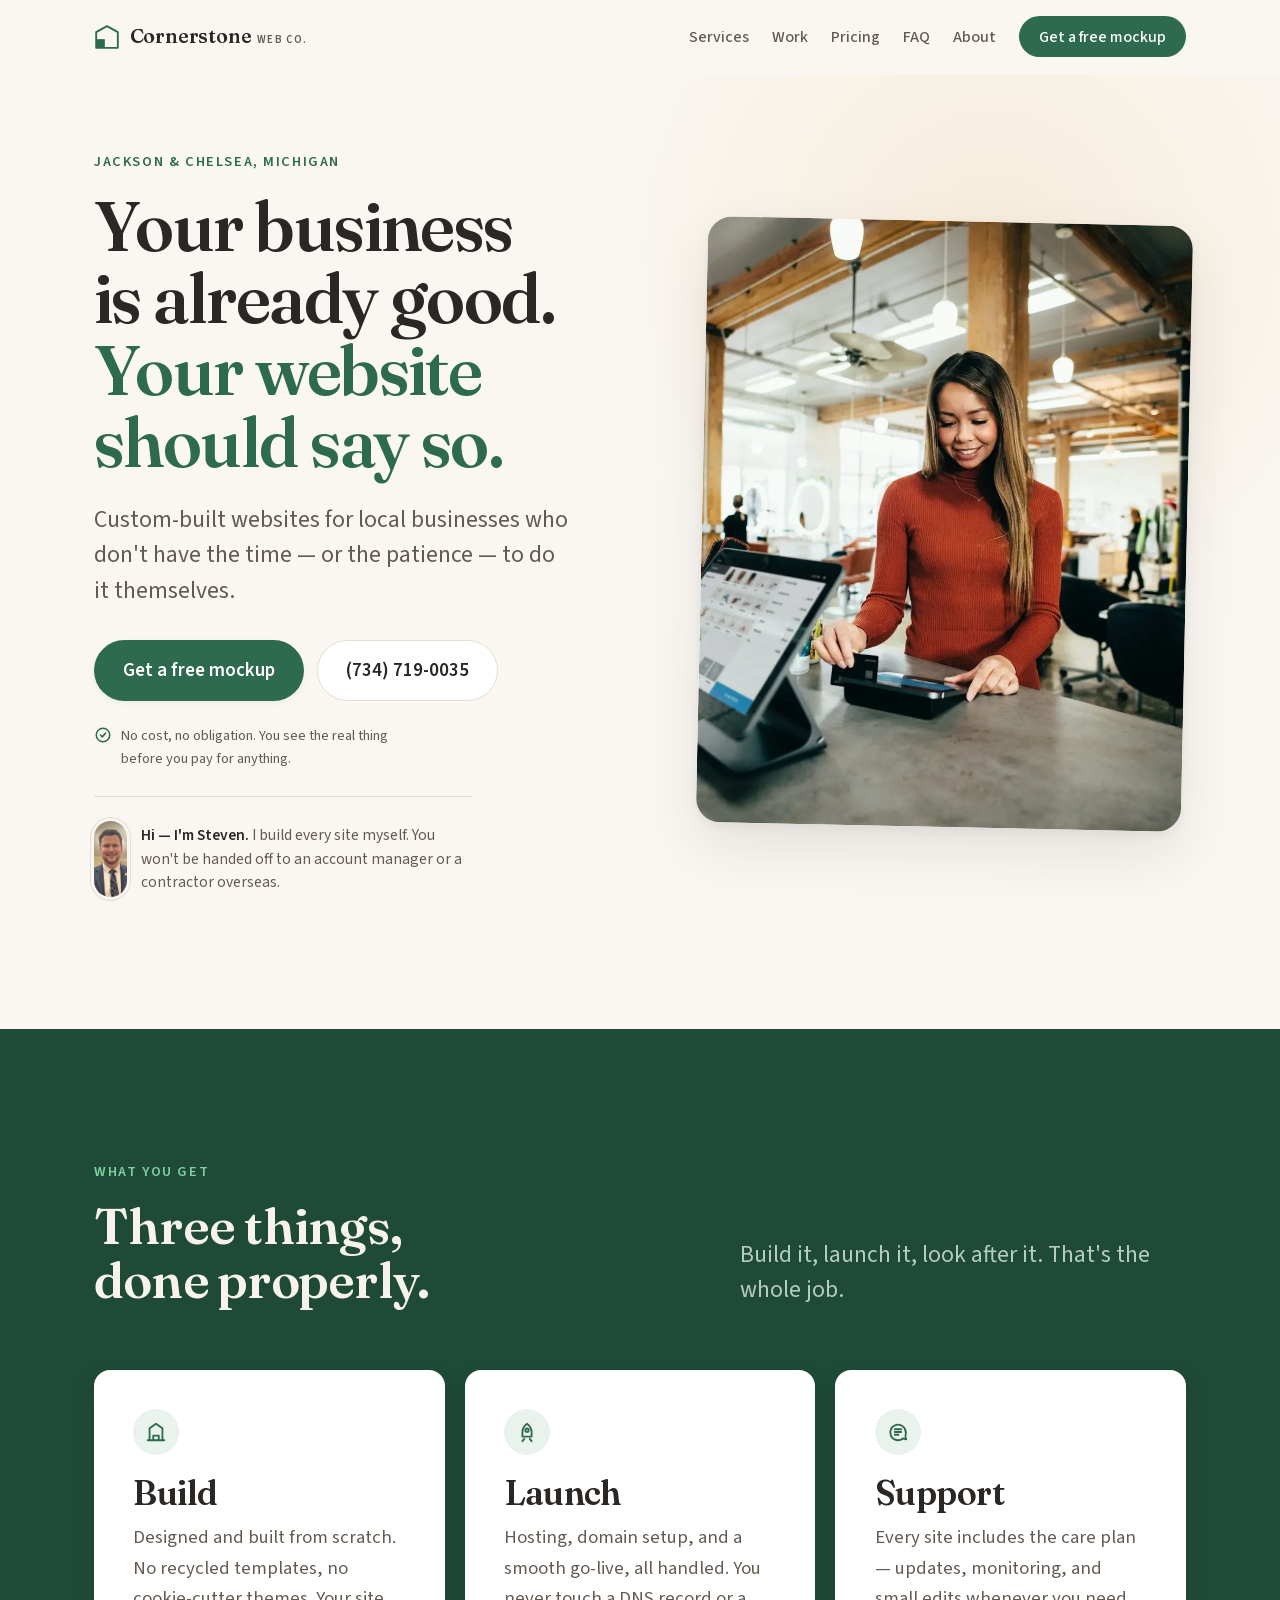
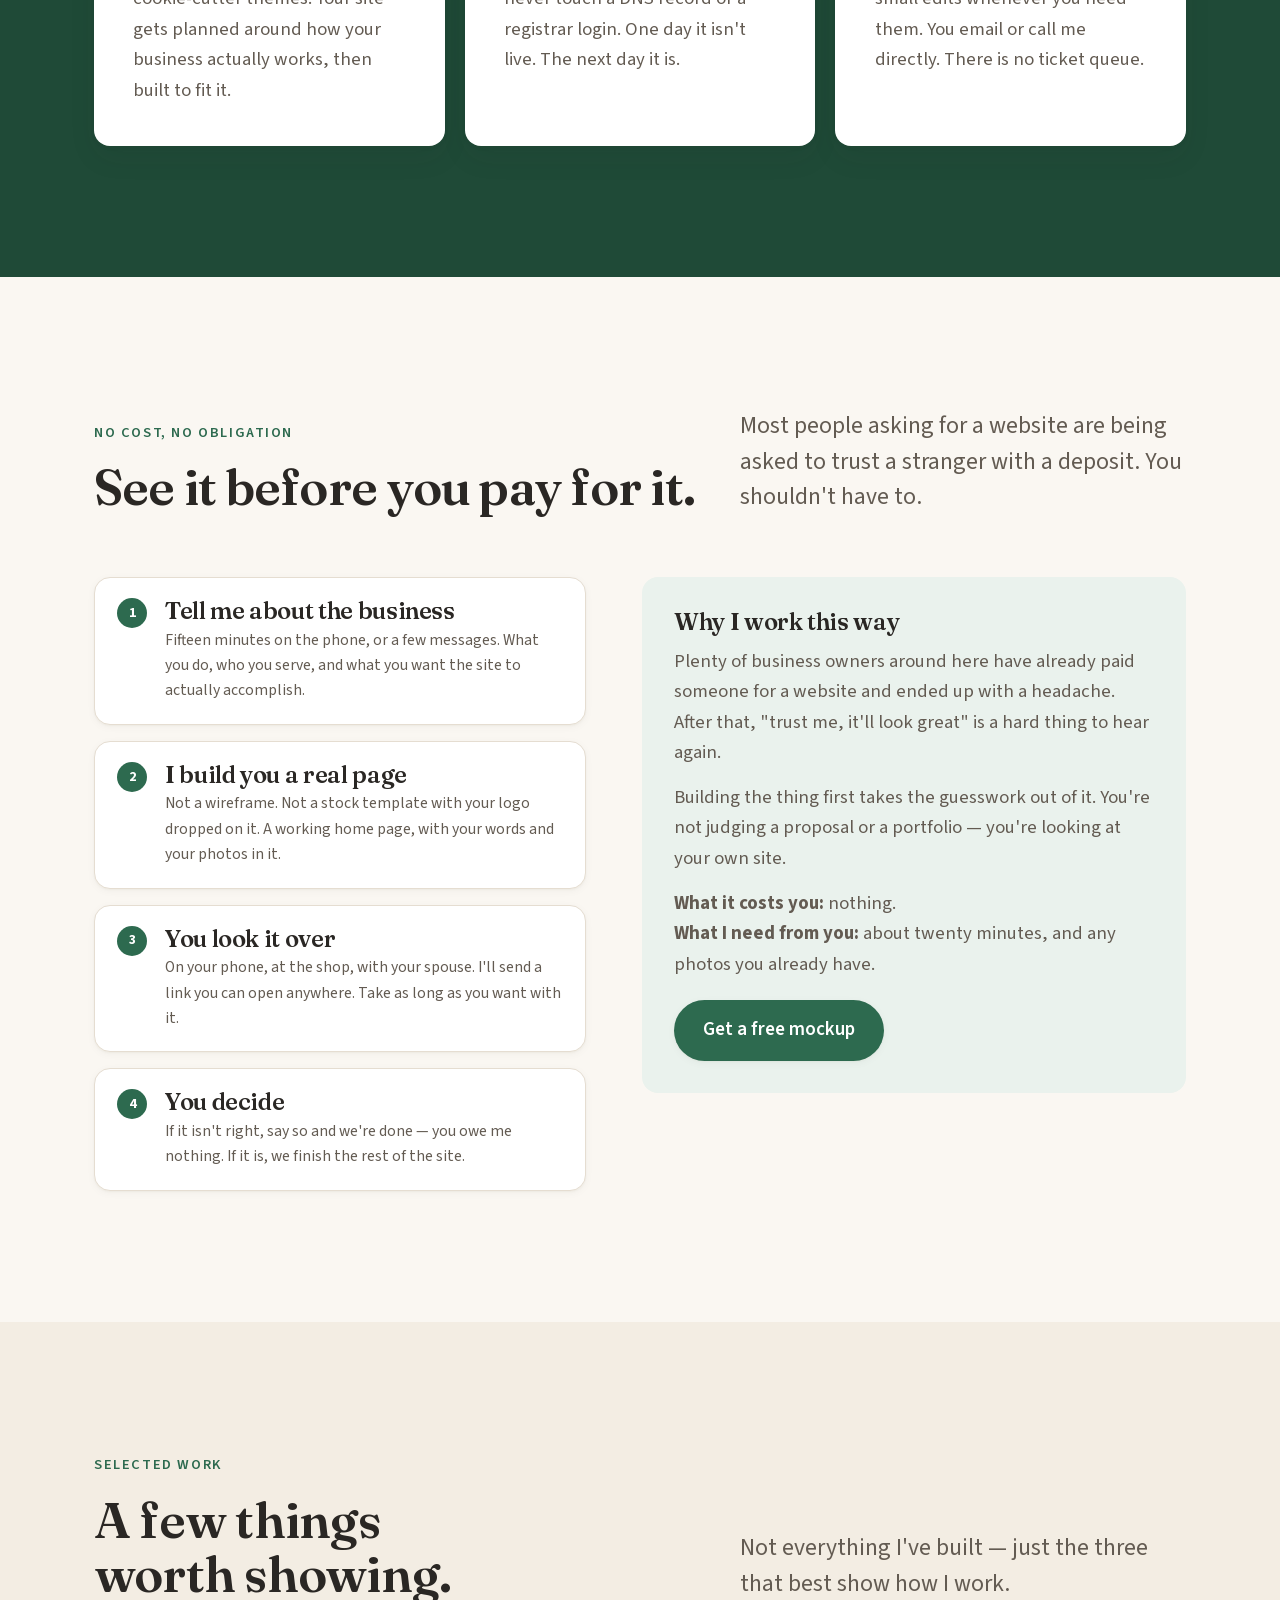
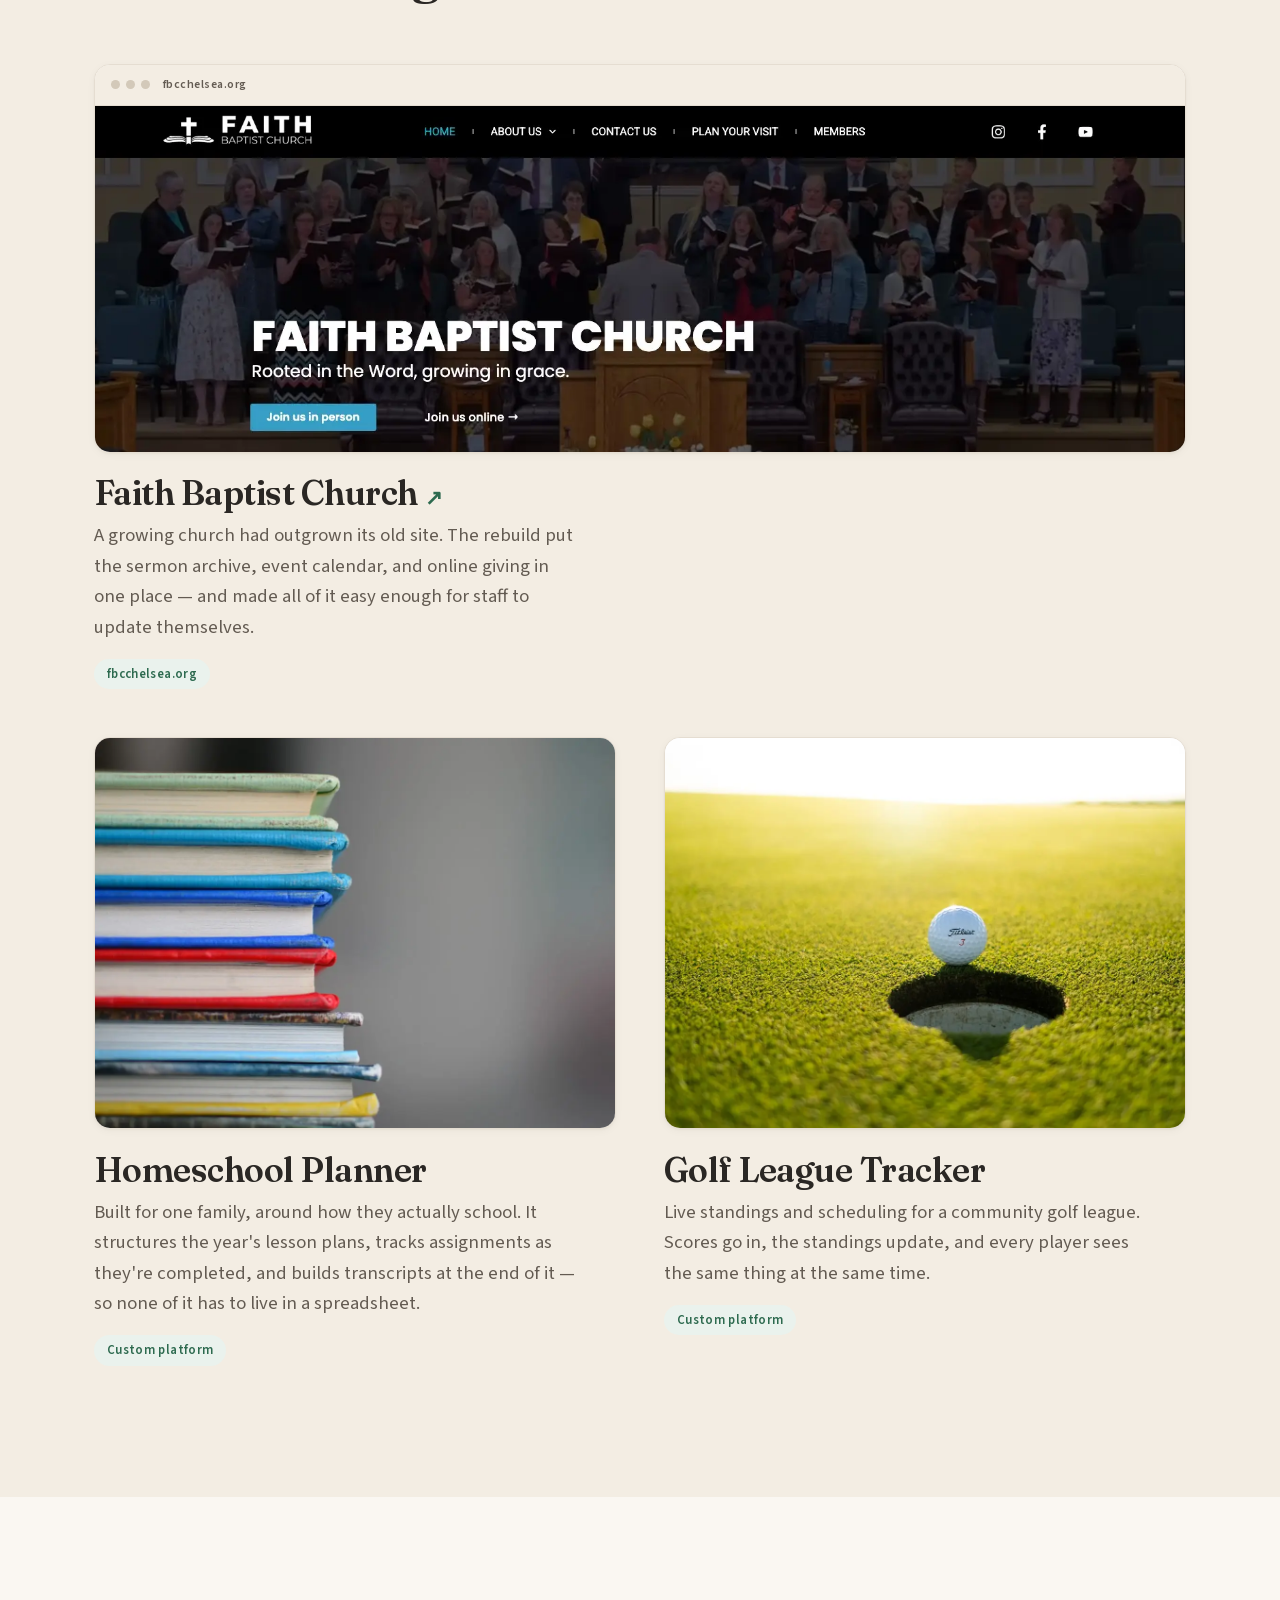
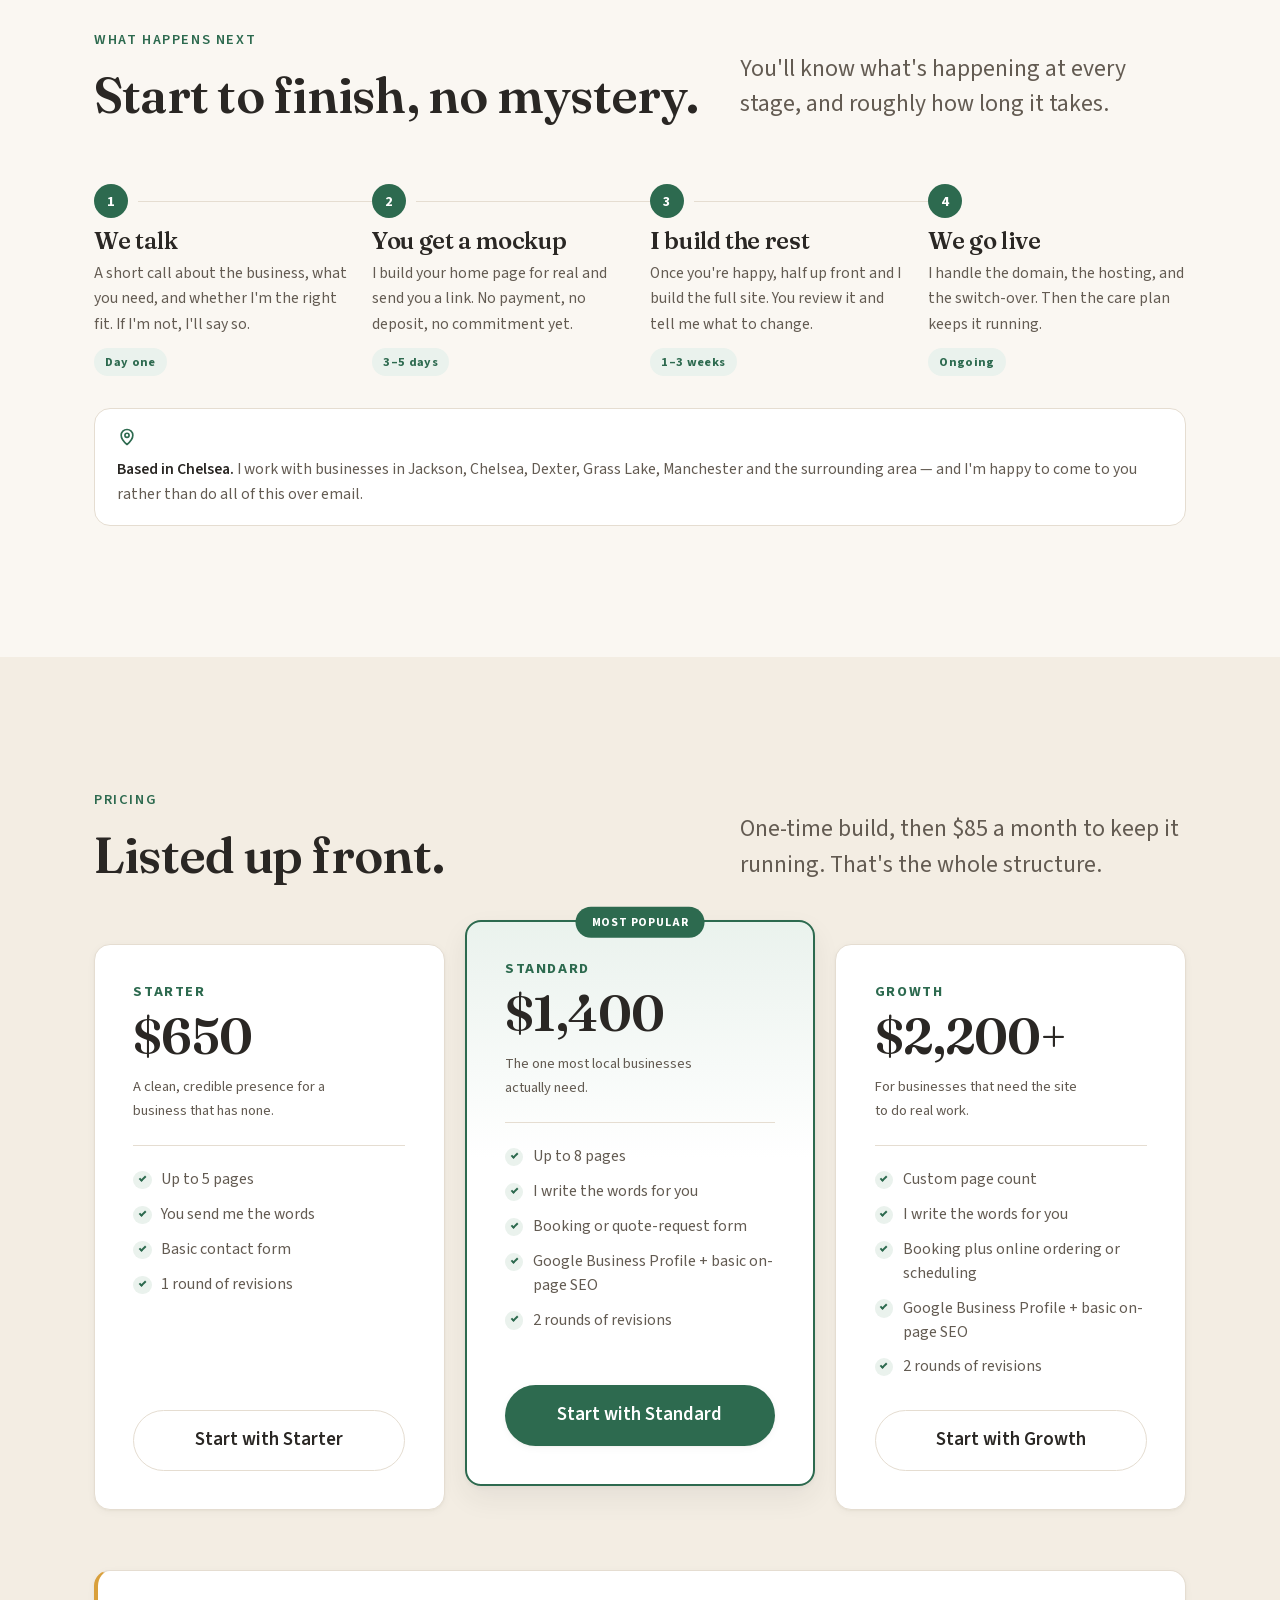
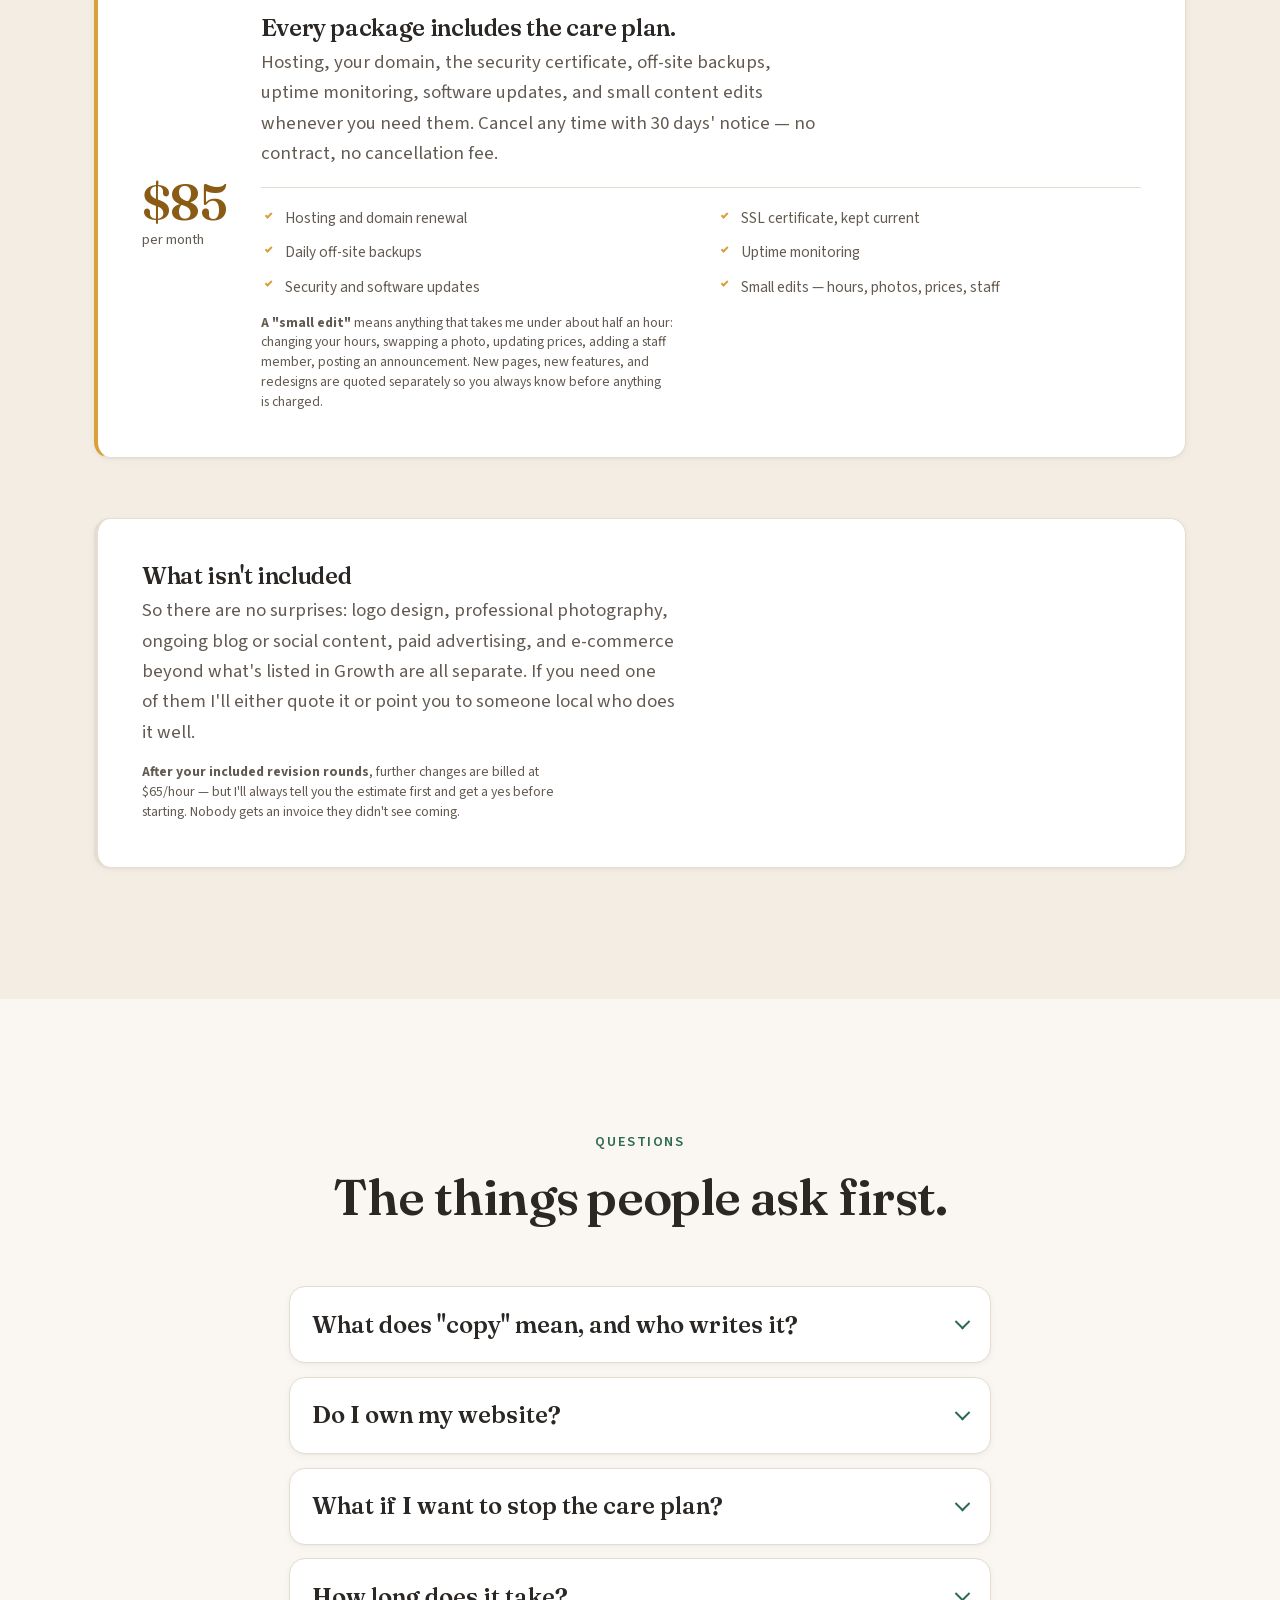
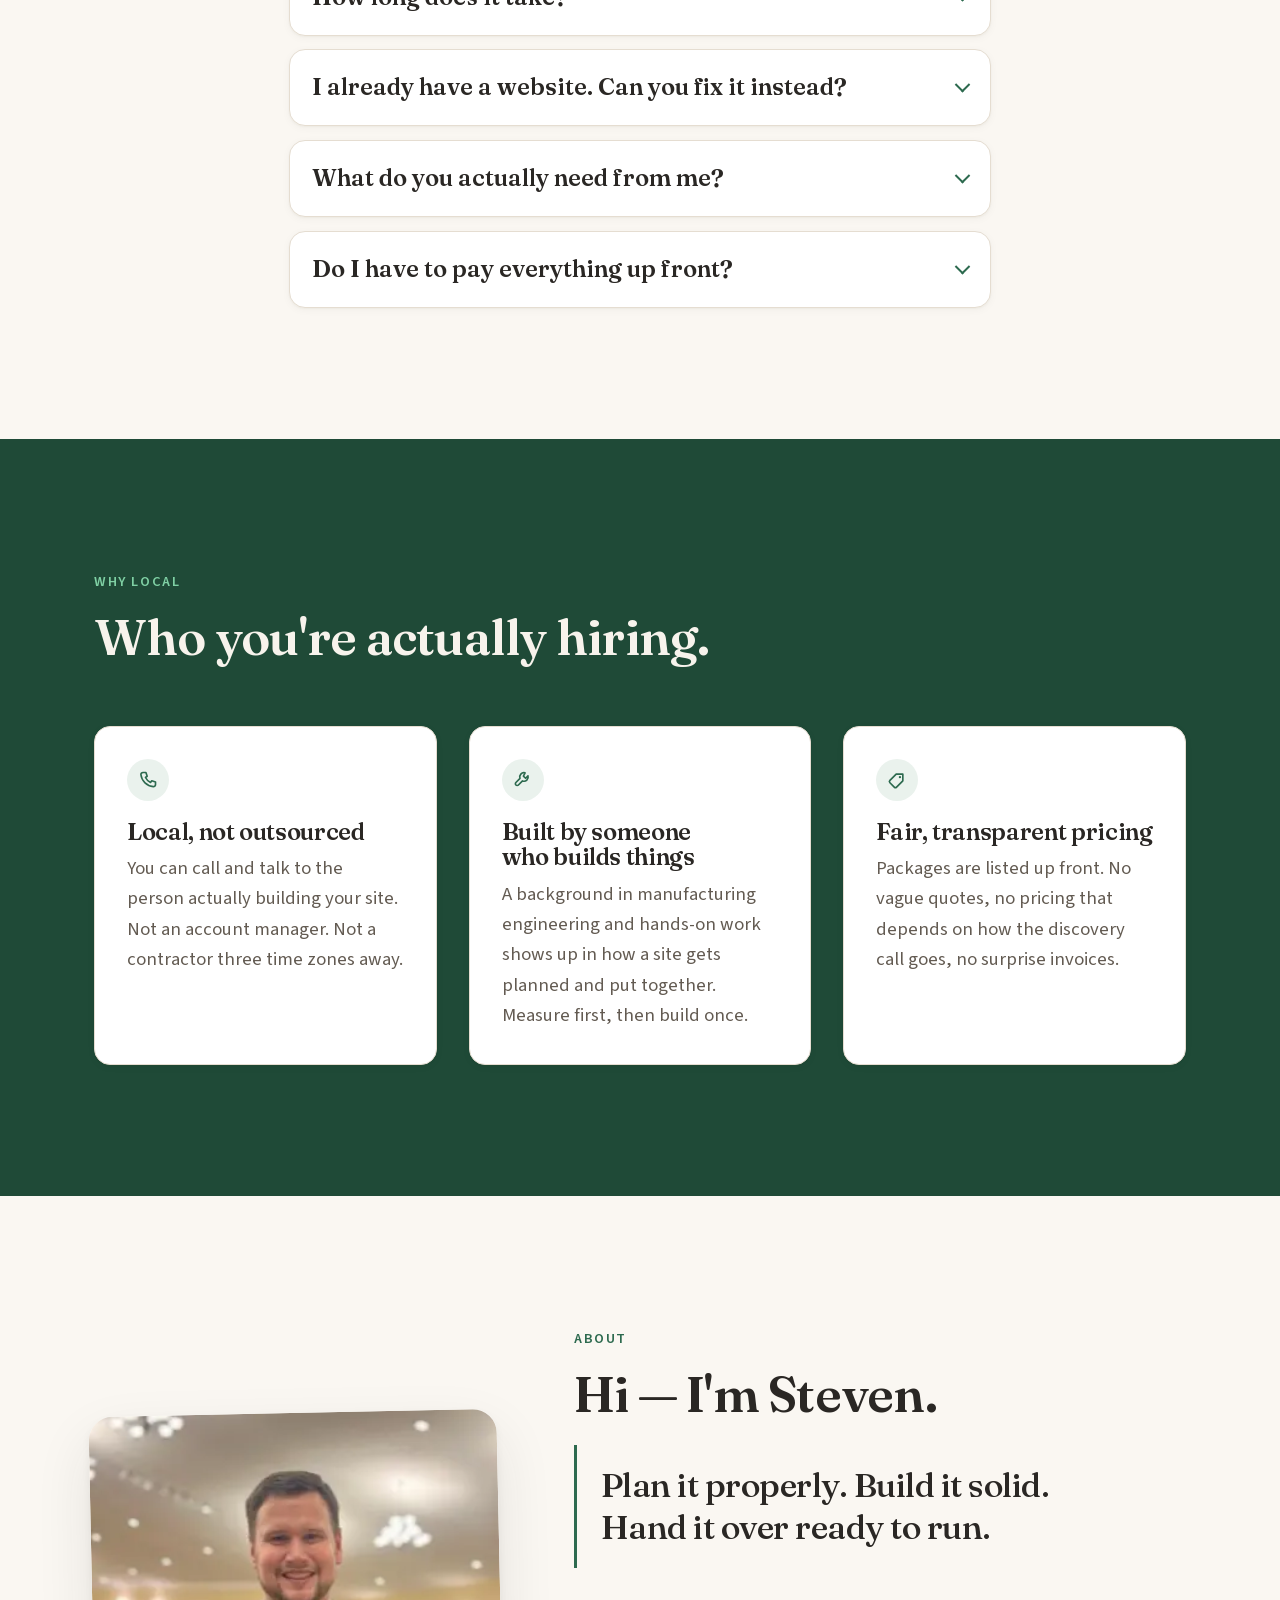
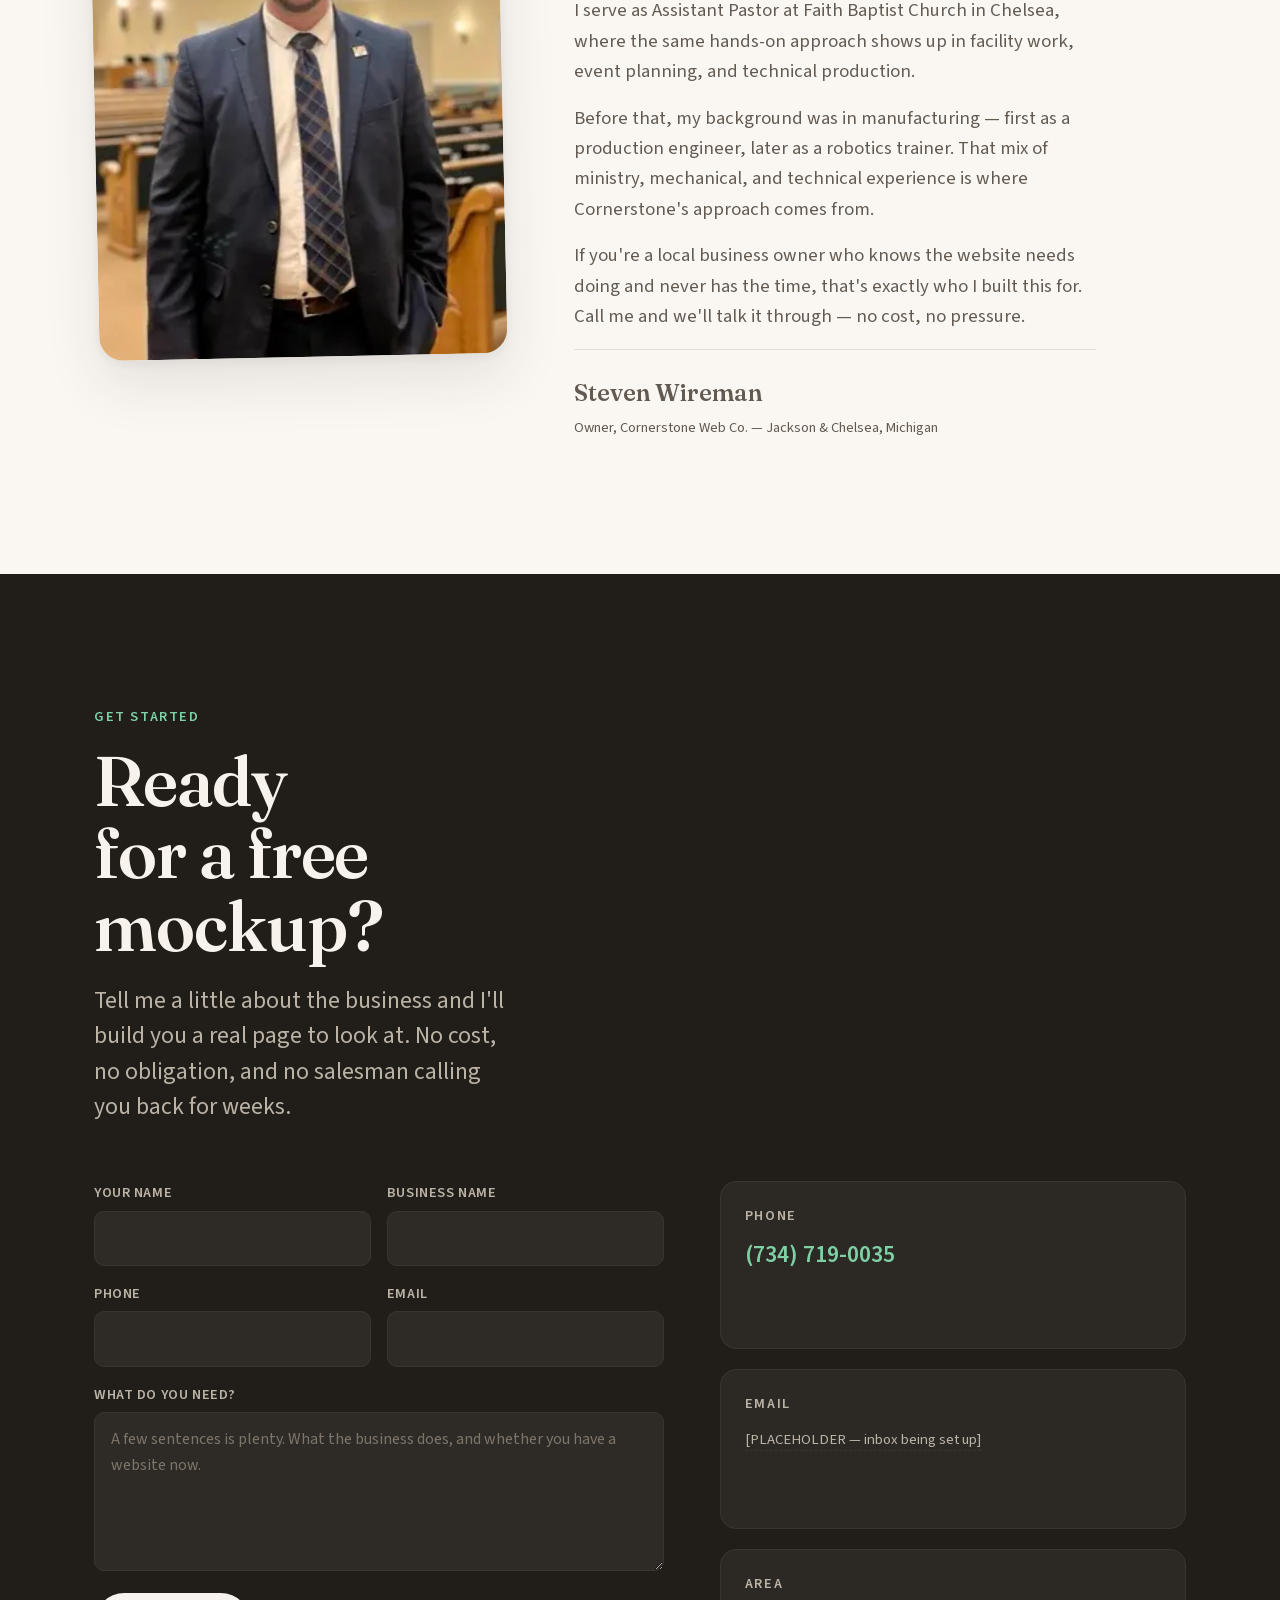
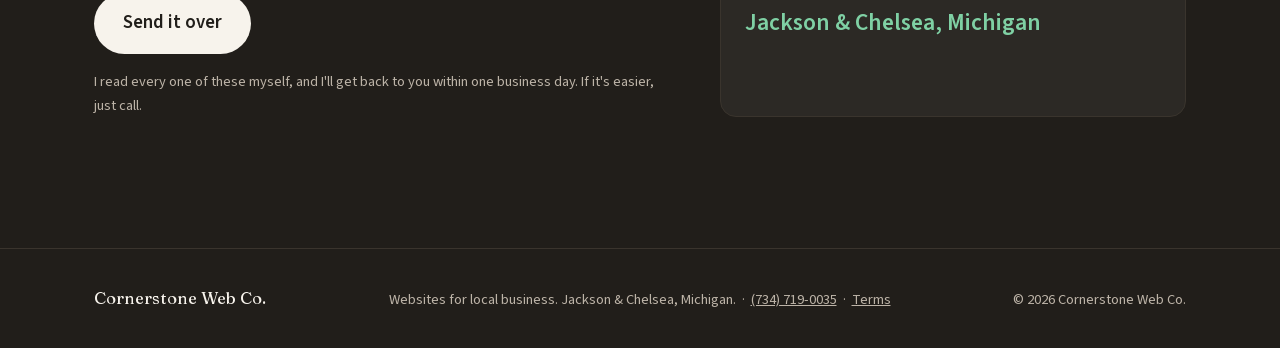
==== commit dd865893: "Bigger hero avatar using a dedicated square face crop The trust line reused the 3:4 torso photo, so " ====
--- a/index.html
+++ b/index.html
@@ -152,9 +152,11 @@
         <!-- Trust line: put the face high on the page, not only in About. -->
         <div class="hero__trust">
           <picture>
-            <source type="image/webp" srcset="assets/img/steven-450.webp">
-            <img src="assets/img/steven.jpg" alt="Steven Wireman"
-               width="900" height="1200" loading="eager" decoding="async">
+            <!-- A dedicated square head-and-shoulders crop. Reusing the 3:4
+                 torso photo here made the face tiny inside the circle. -->
+            <source type="image/webp" srcset="assets/img/steven-face.webp">
+            <img src="assets/img/steven-face.jpg" alt="Steven Wireman"
+                 width="400" height="400" loading="eager" decoding="async">
           </picture>
           <p><strong>Hi — I'm Steven.</strong> I build every site myself. You won't be
              handed off to an account manager or a contractor overseas.</p>
--- a/assets/css/style.css
+++ b/assets/css/style.css
@@ -994,14 +994,15 @@
   max-width: 42ch;
 }
 .hero__trust img {
-  width: 52px; height: 52px;
+  width: 76px; height: 76px;
   border-radius: var(--r-pill);
   object-fit: cover;
-  /* The source is a 3:4 torso crop, so pull focus up to the face in a circle. */
-  object-position: center 18%;
+  /* Source is now a dedicated square face crop, so no repositioning needed. */
+  object-position: center;
   flex: none;
-}
-.hero__trust p { font-size: var(--step--1); color: var(--ink-soft); }
+  box-shadow: 0 0 0 3px var(--paper), 0 0 0 4px var(--line);
+}
+.hero__trust p { font-size: 0.97rem; line-height: 1.5; color: var(--ink-soft); }
 .hero__trust strong { color: var(--ink); font-weight: 600; }
 
 /* -- Mockup offer --------------------------------------------------------- */
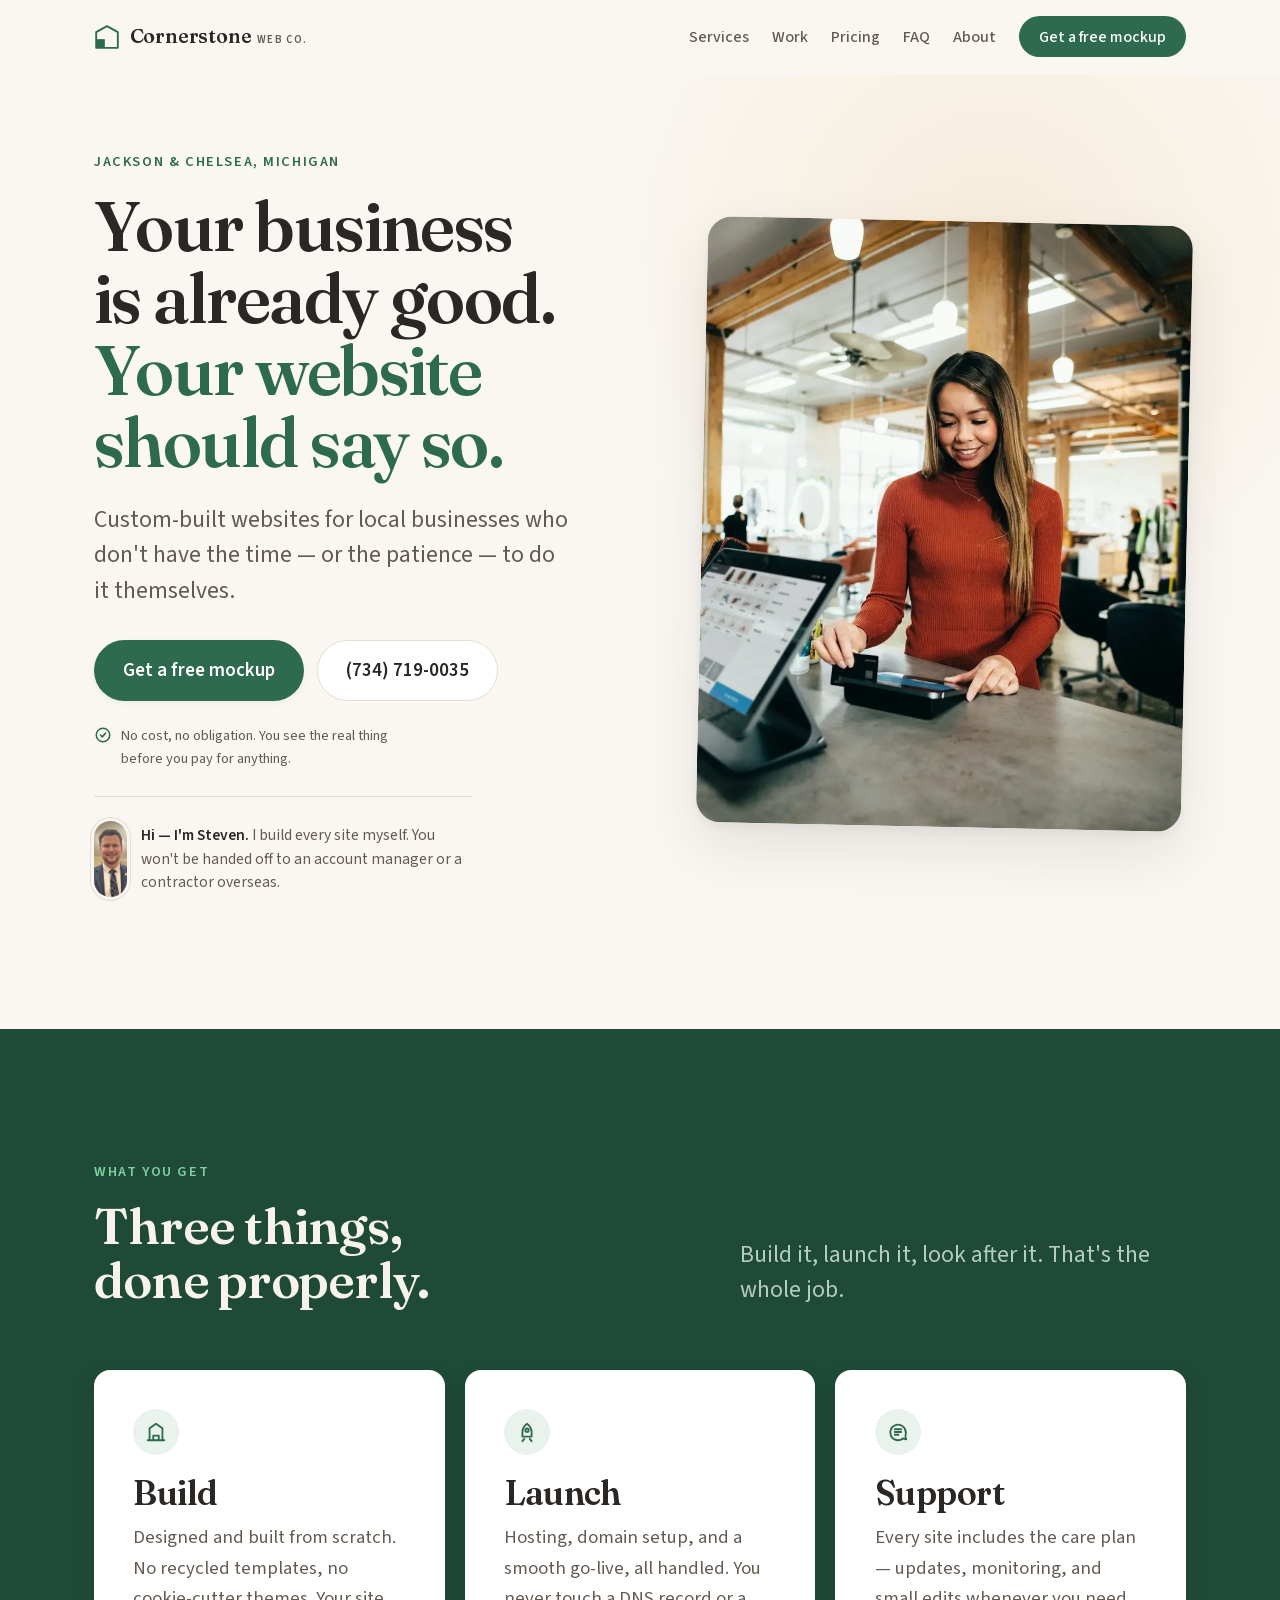
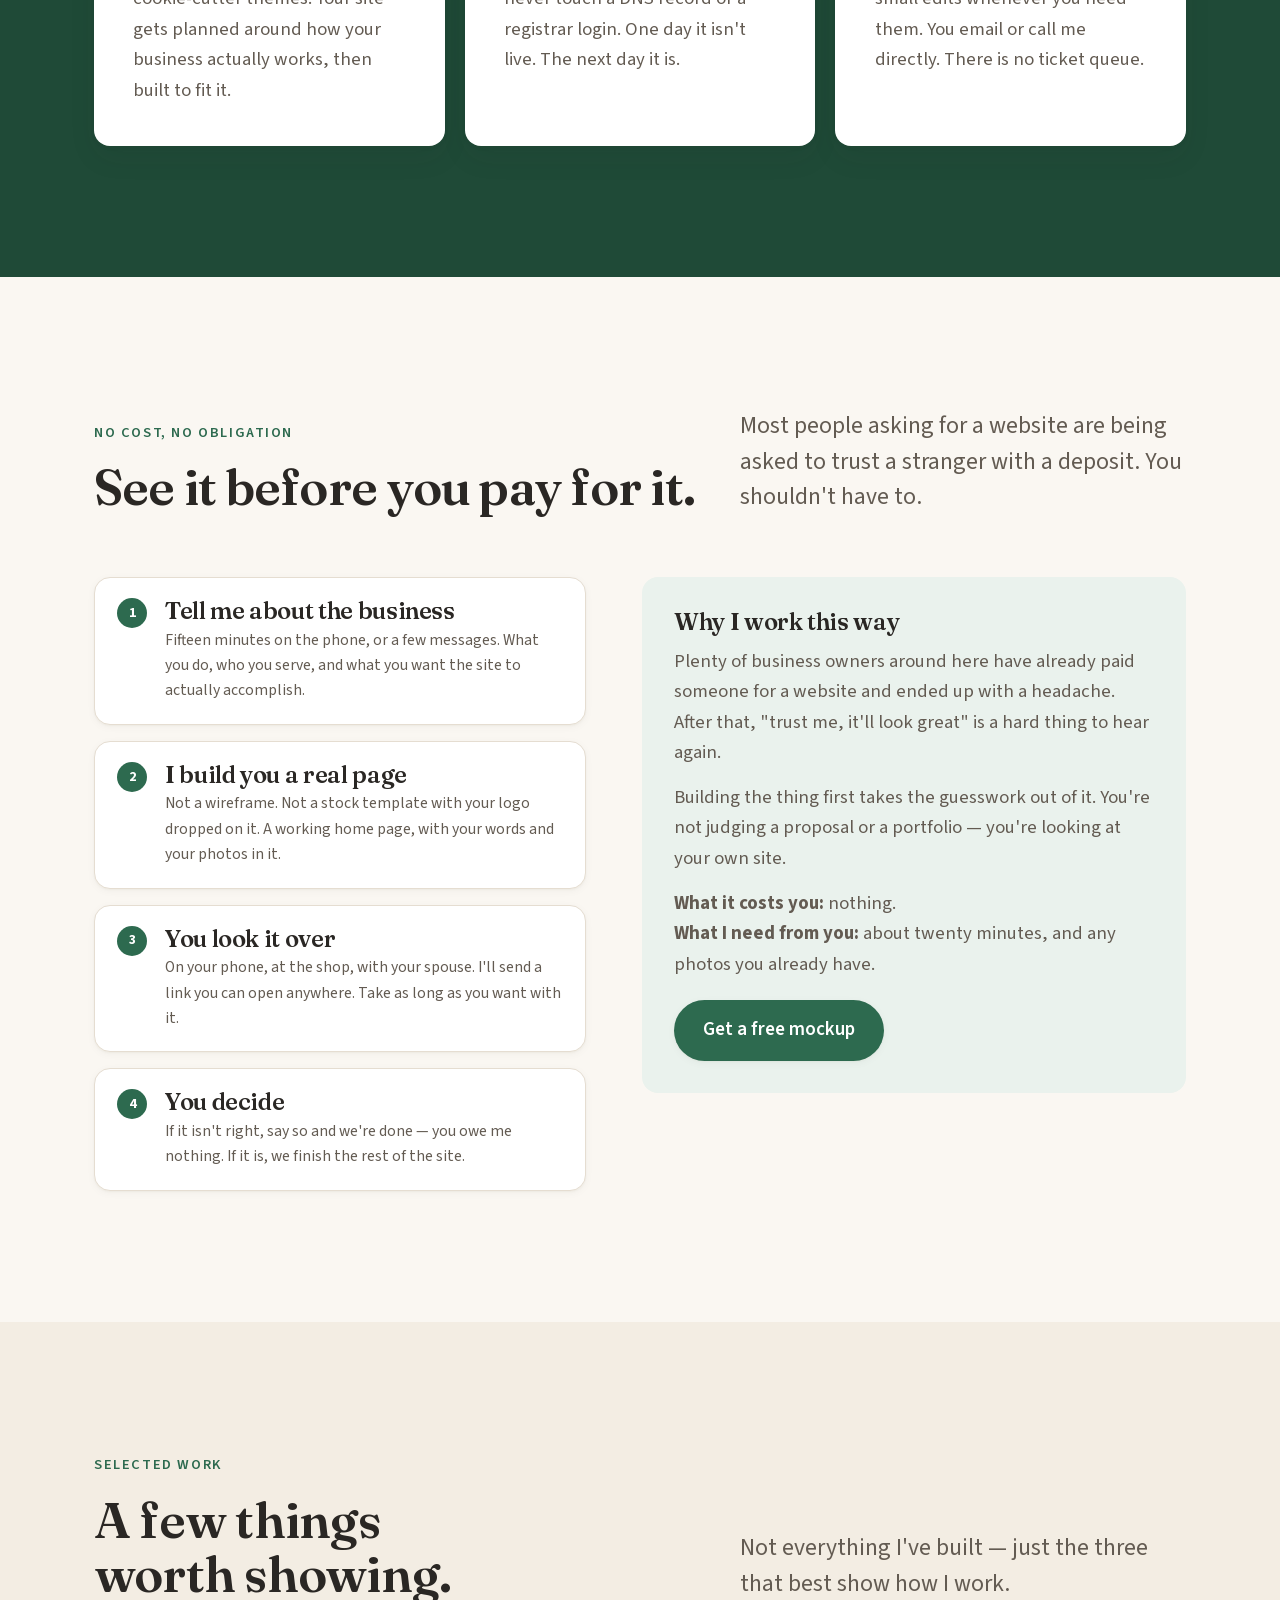
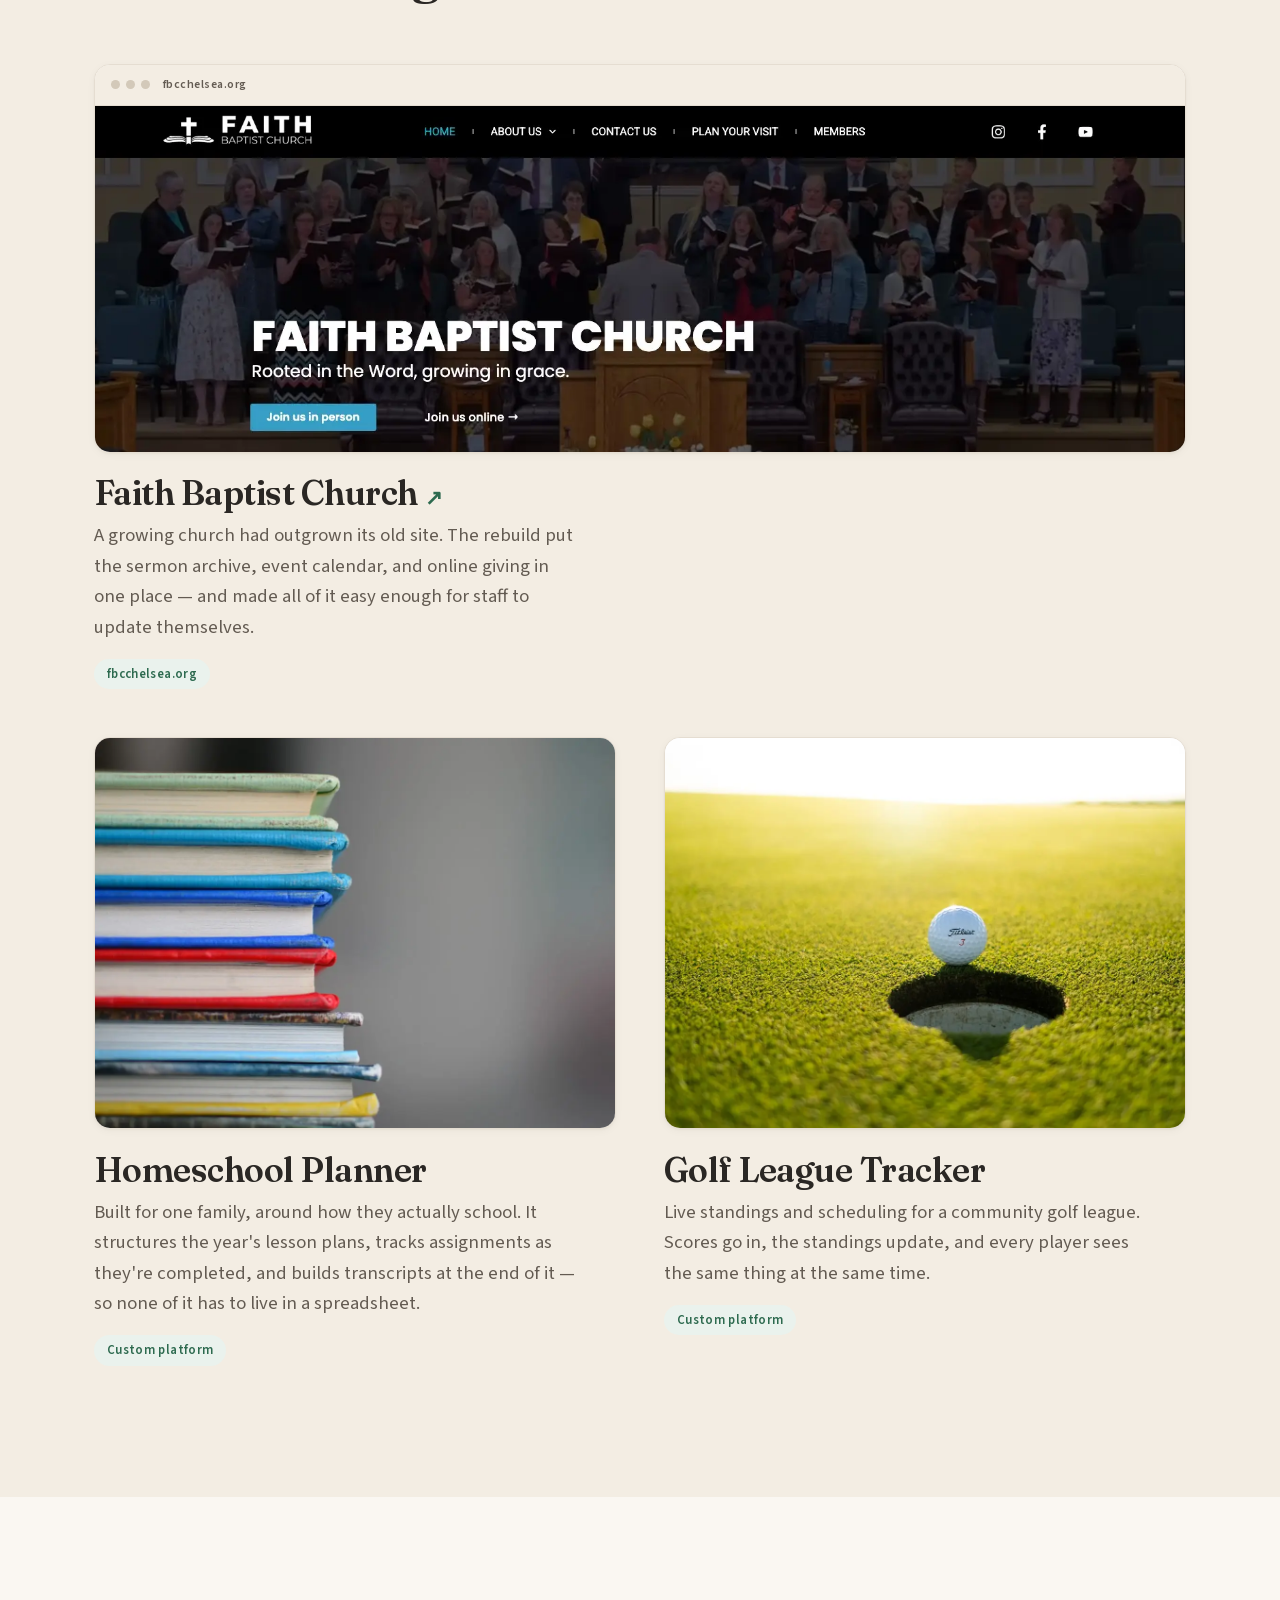
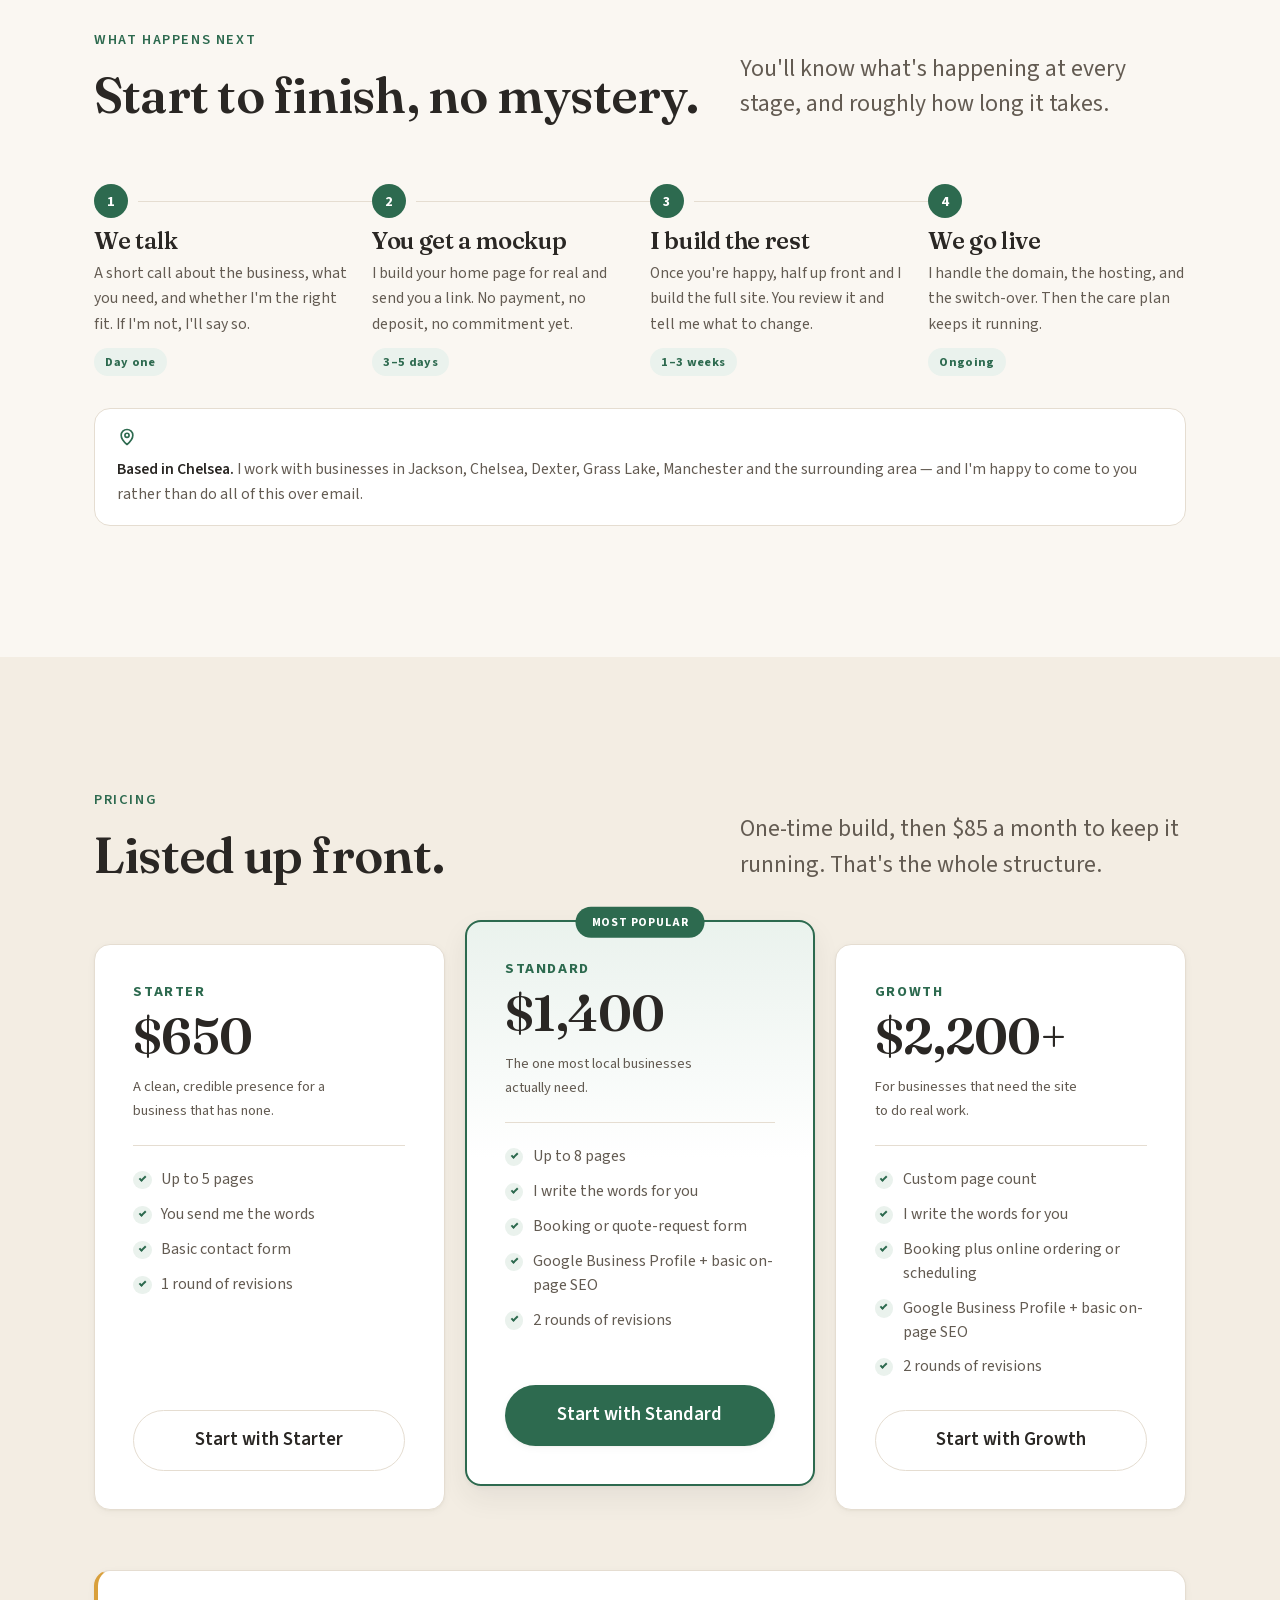
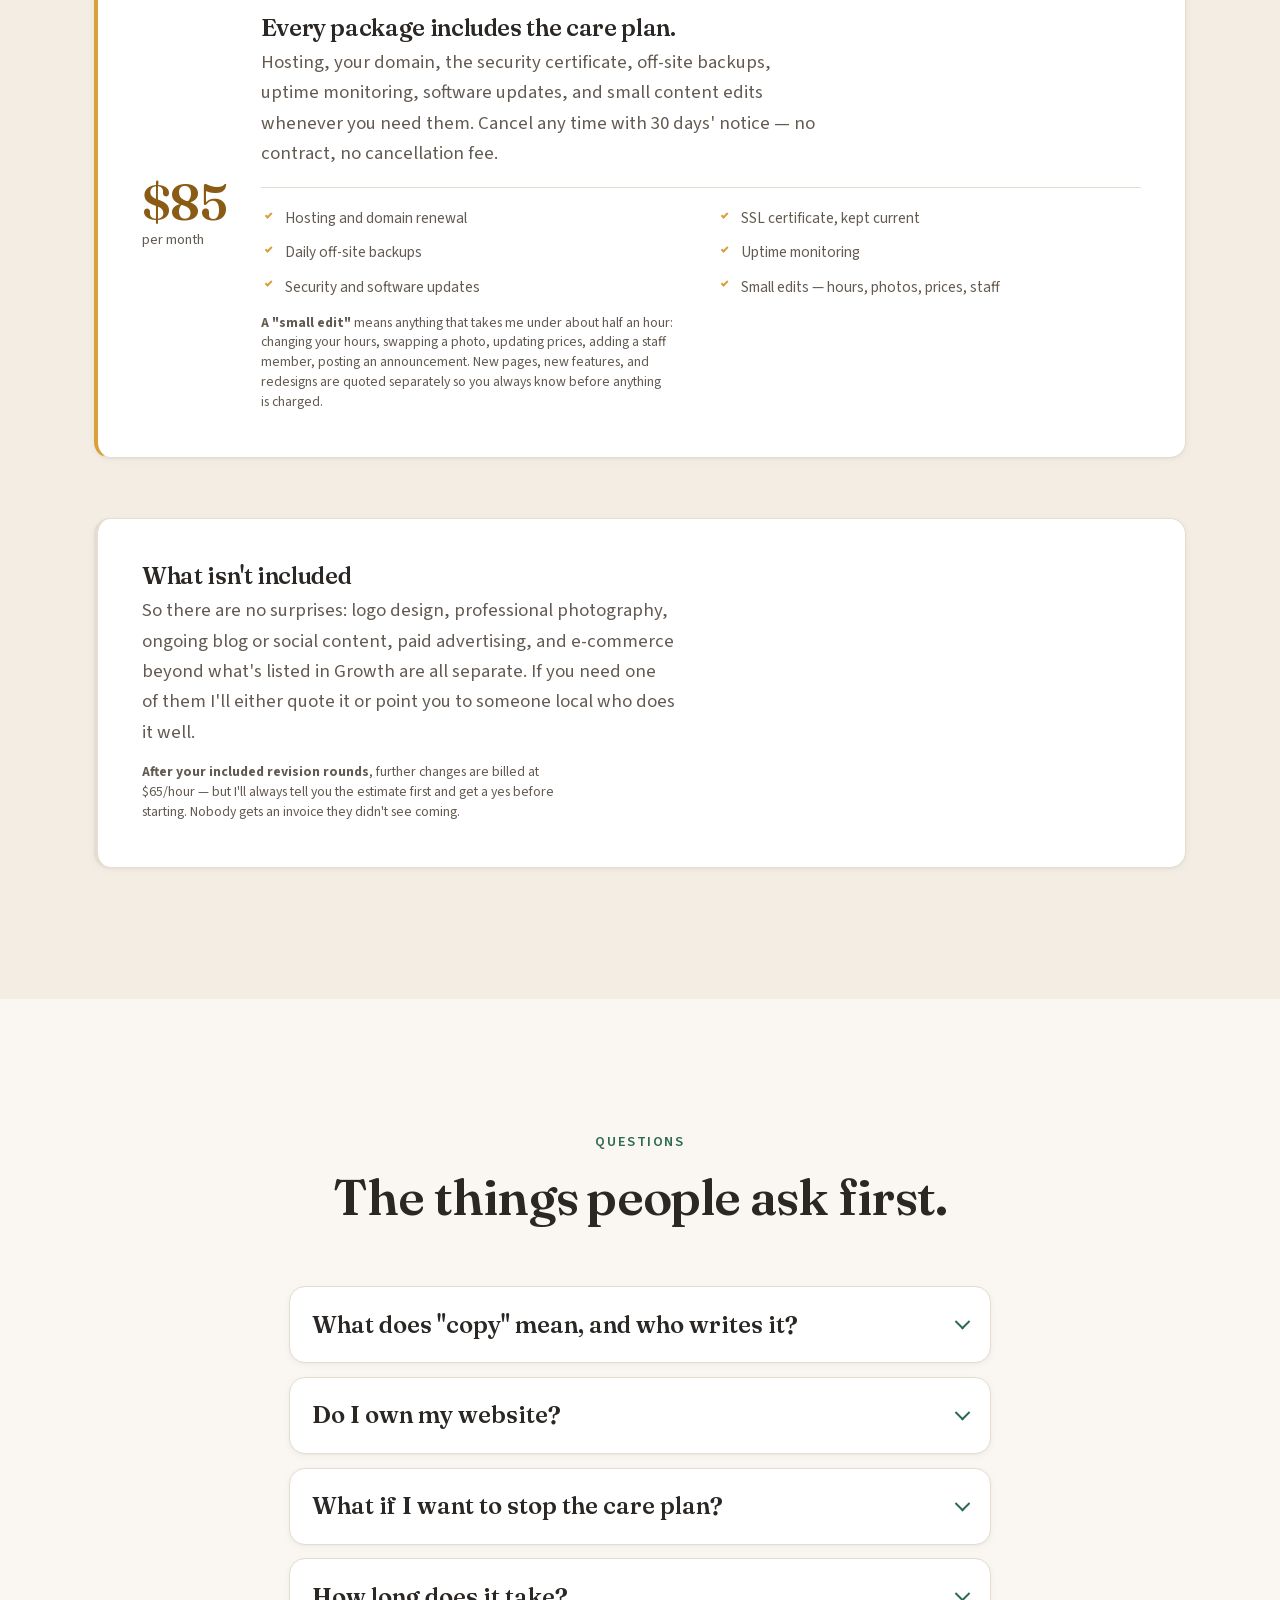
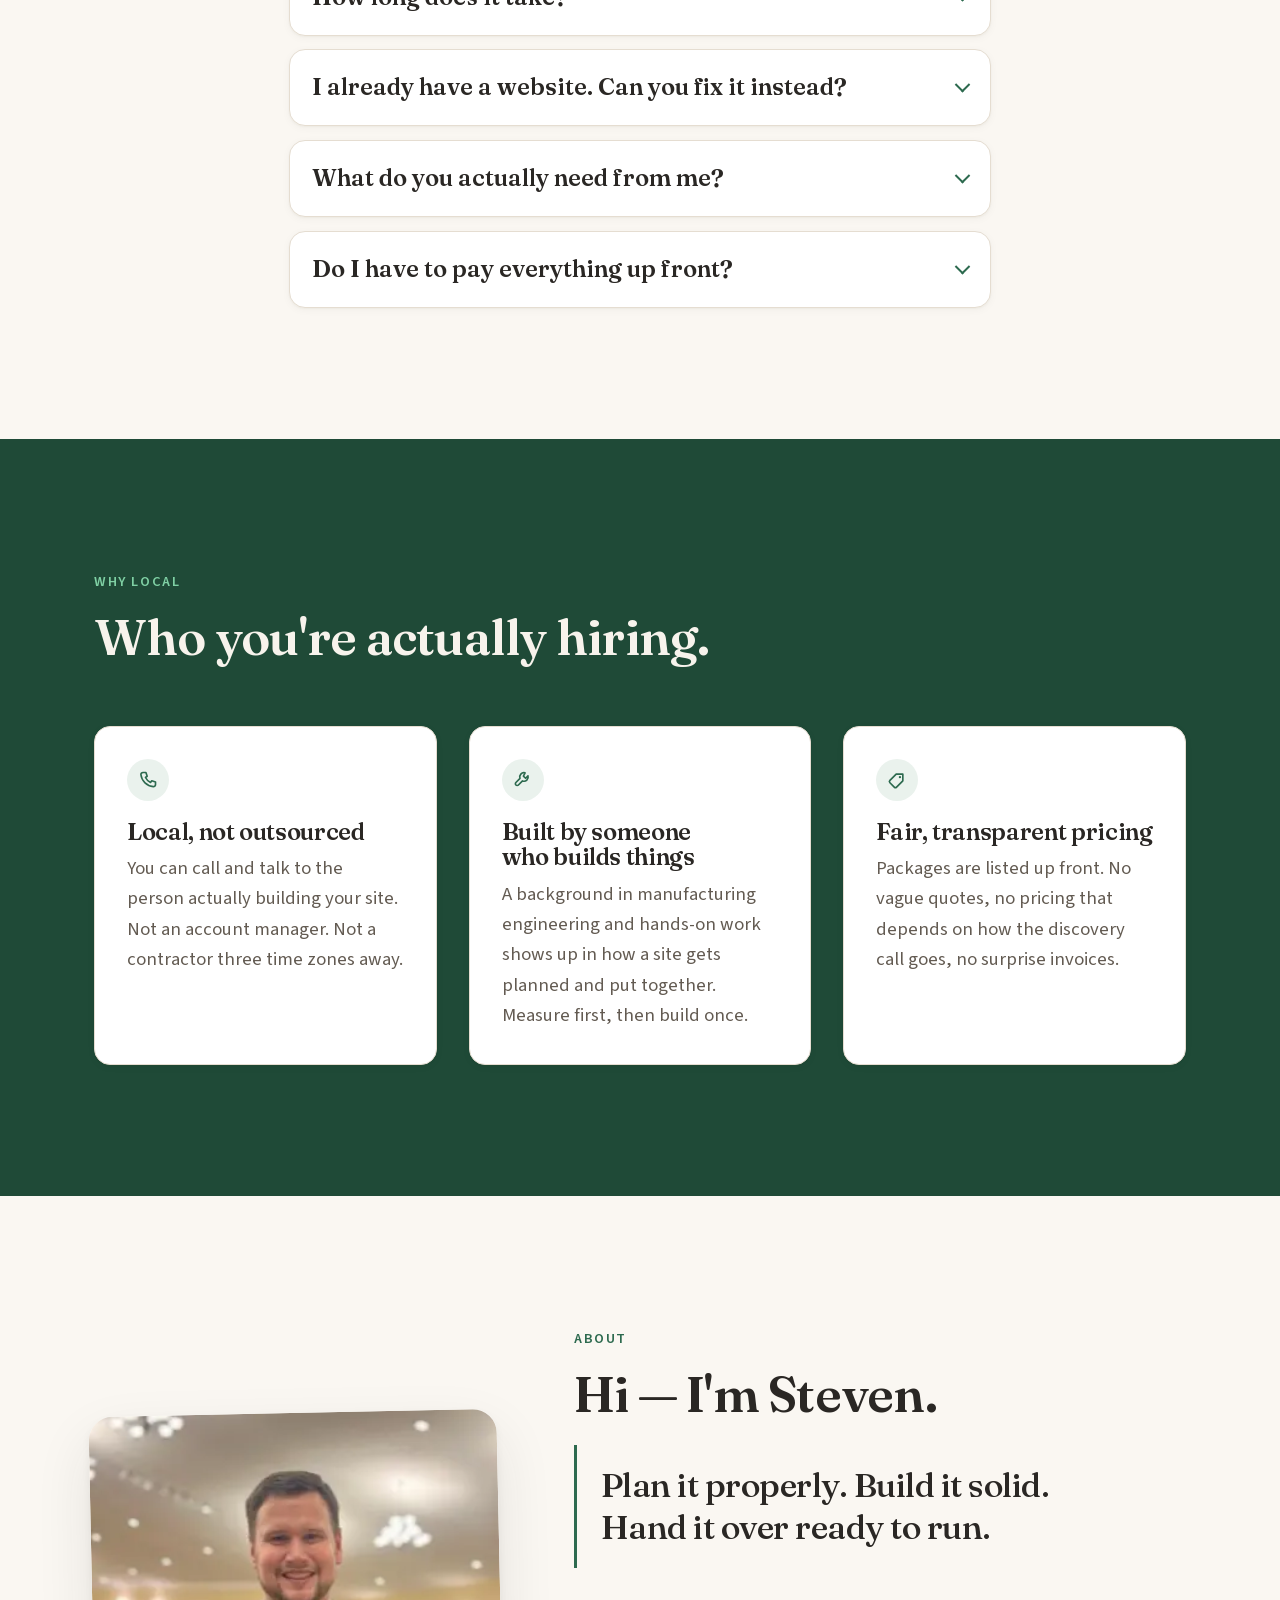
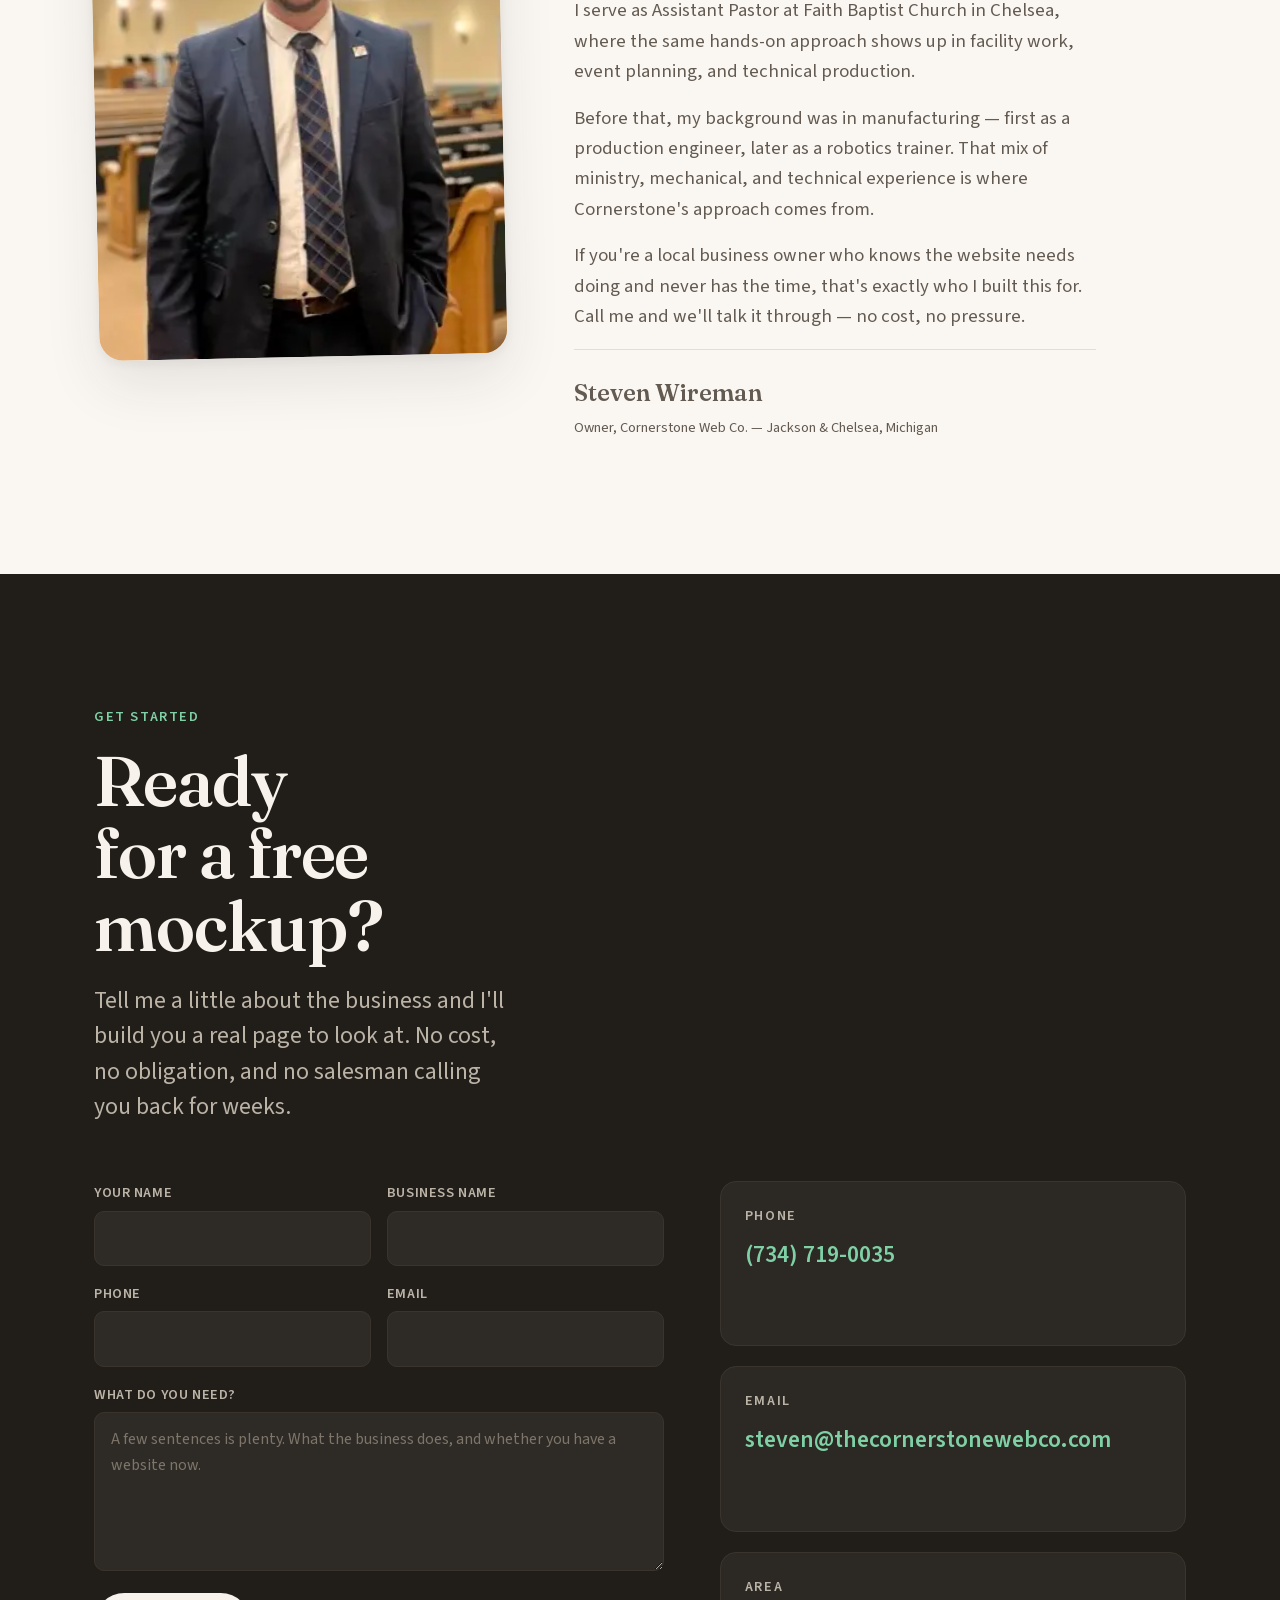
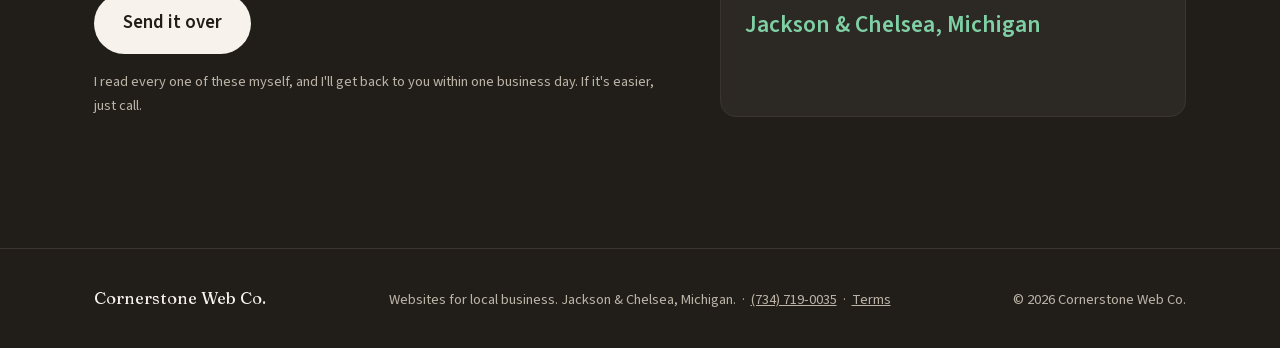
==== commit 5c567a77: "Point the site at thecornerstonewebco.com and activate the email address DNS is live (four GitHub A " ====
--- a/index.html
+++ b/index.html
@@ -911,9 +911,7 @@
           <div class="contact__row">
             <dt>Email</dt>
             <dd>
-              <!-- EDIT: once the inbox is live, swap to
-                   <a class="contact__value" href="mailto:steven@thecornerstonewebco.com">steven@thecornerstonewebco.com</a> -->
-              <a class="contact__value is-placeholder" href="#contact">[PLACEHOLDER — inbox being set up]</a>
+              <a class="contact__value" href="mailto:steven@thecornerstonewebco.com">steven@thecornerstonewebco.com</a>
             </dd>
           </div>
 
